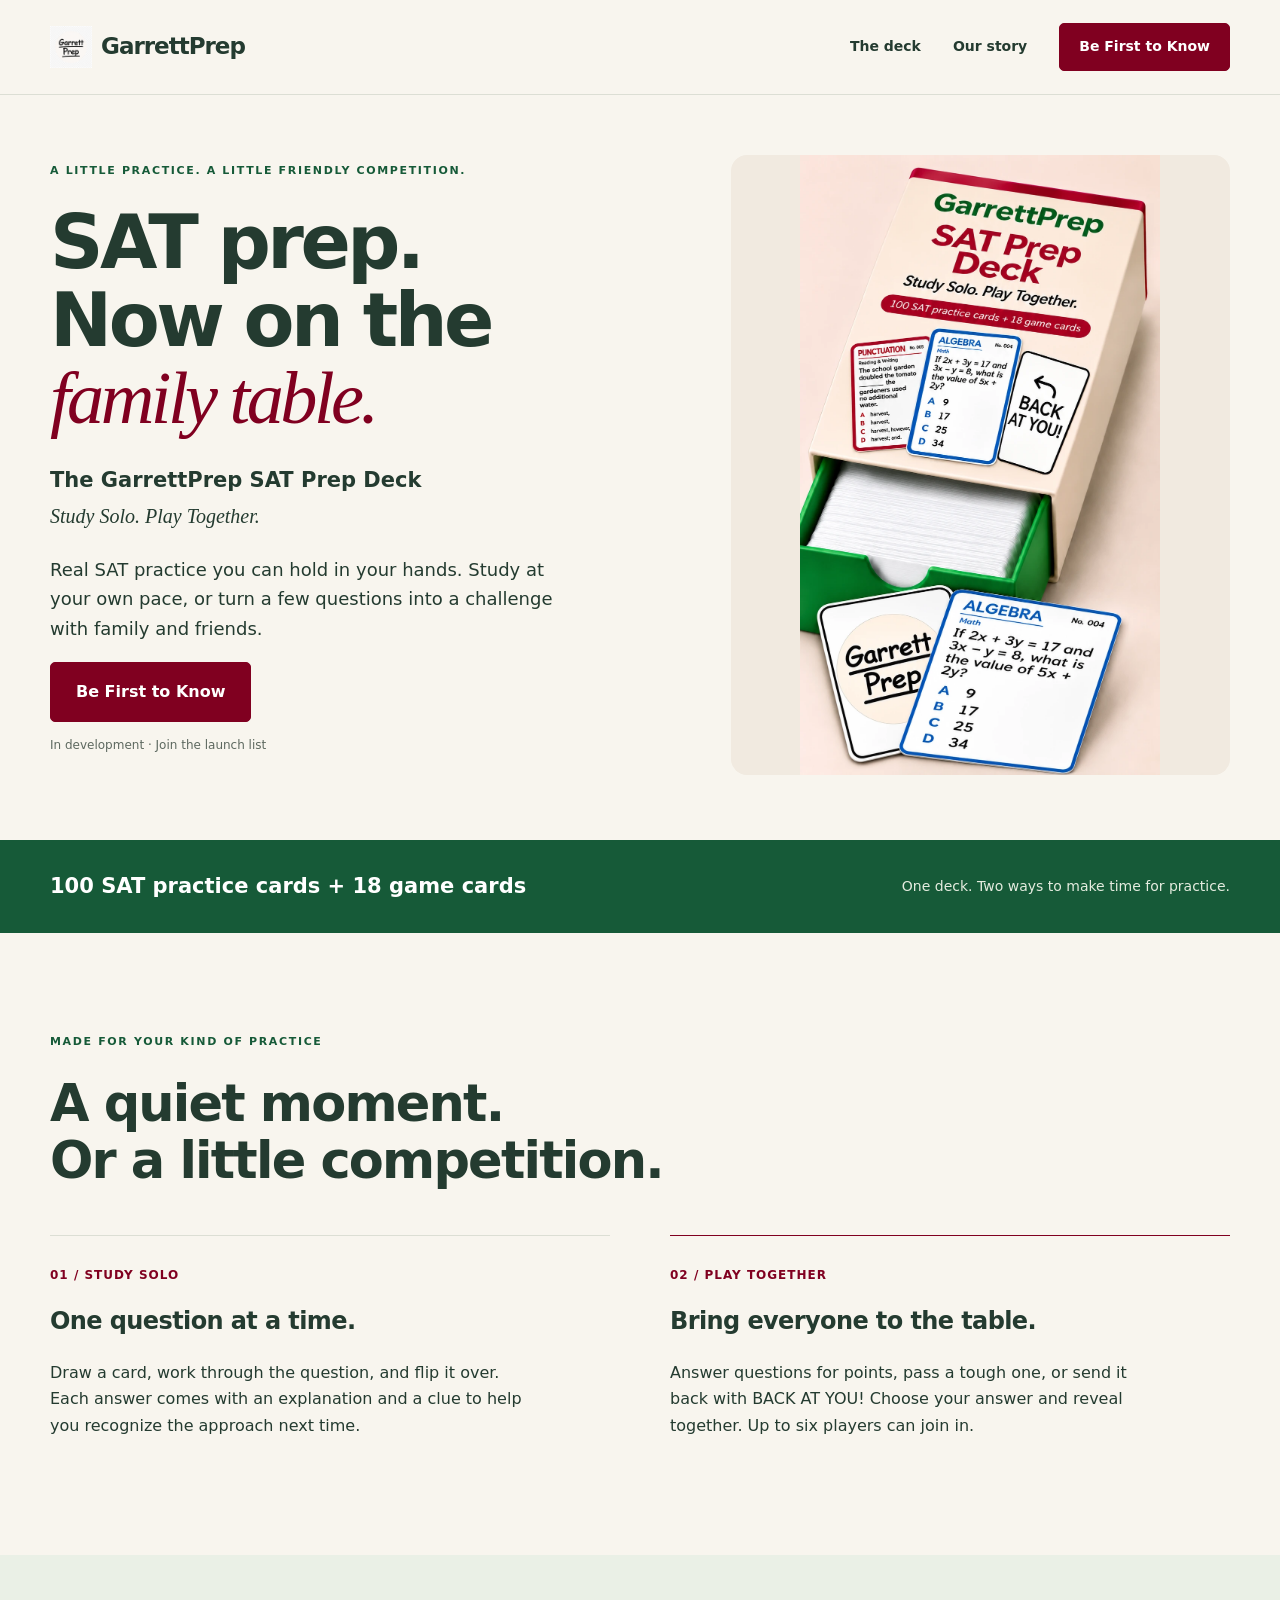
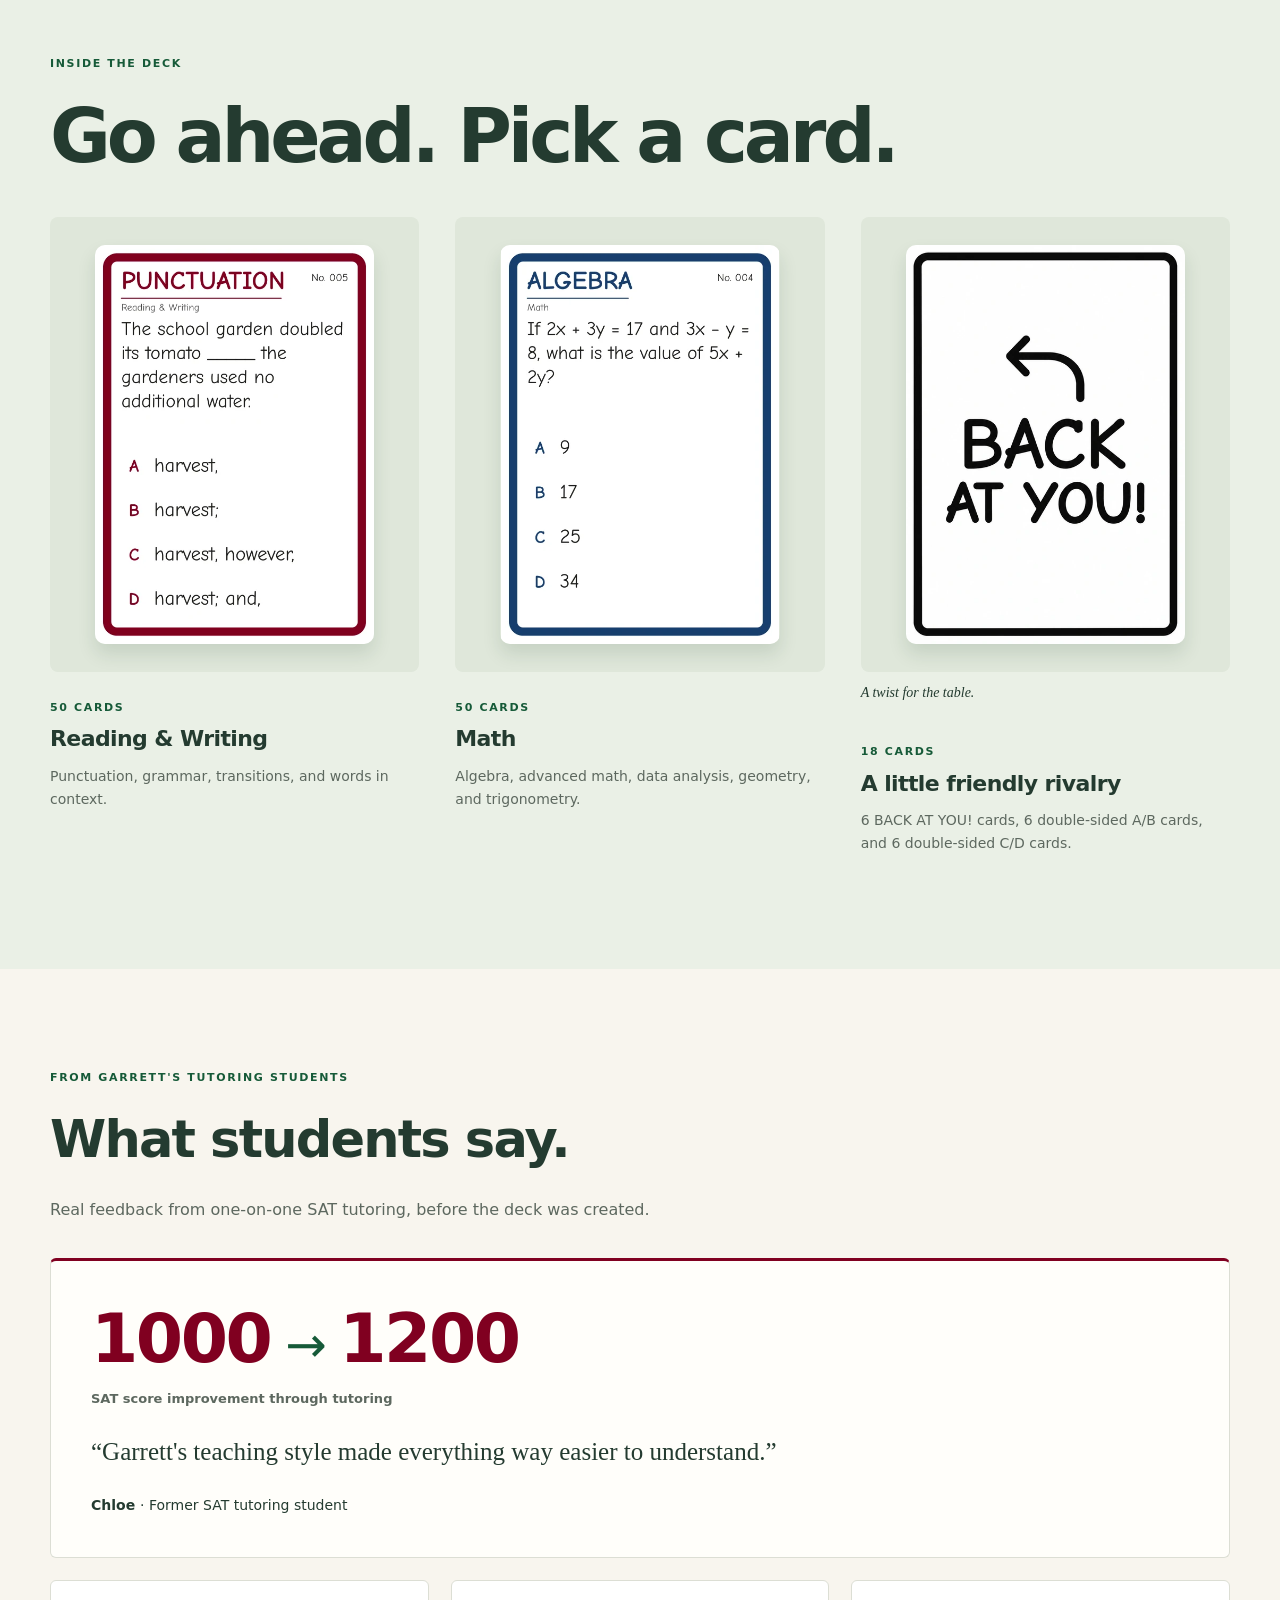
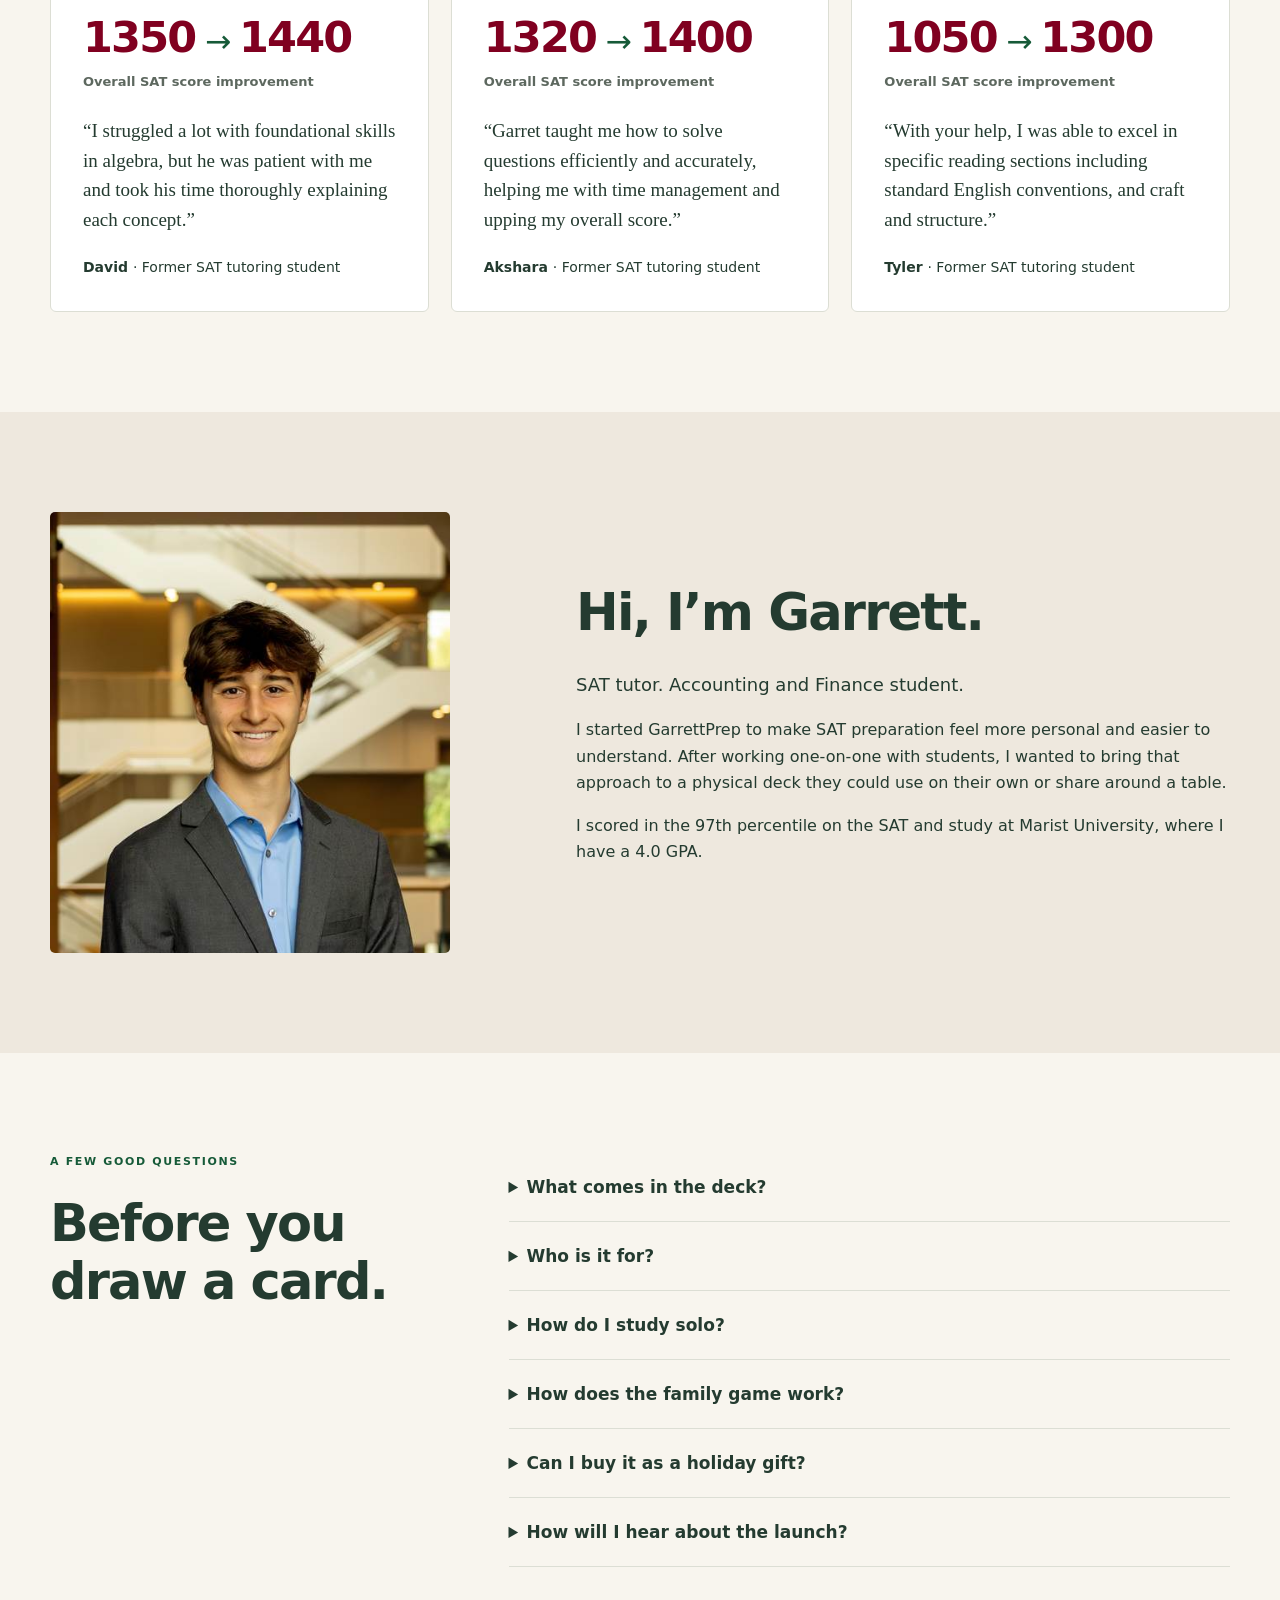
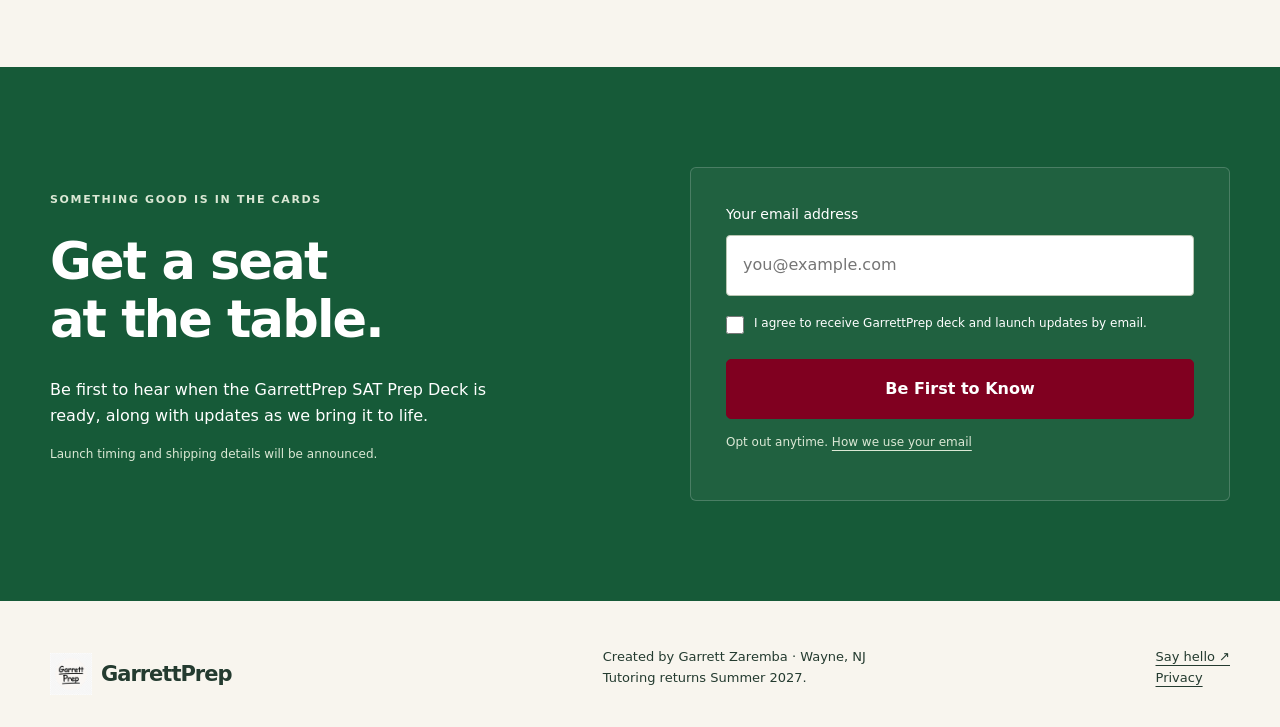
==== index.html @ 6b5fb141 "Enlarge logo card to match full-size Algebra card in hero" ====
<!doctype html>
<html lang="en">
<head>
<meta charset="utf-8">
<meta name="viewport" content="width=device-width,initial-scale=1">
<title>GarrettPrep SAT Prep Deck | Study Solo. Play Together.</title>
<meta name="description" content="Meet the upcoming GarrettPrep SAT Prep Deck. 100 original SAT practice cards and 18 game cards for independent study and family game nights. Join the launch list.">
<link rel="canonical" href="https://garrettprep.com/">
<meta property="og:title" content="GarrettPrep SAT Prep Deck">
<meta property="og:description" content="Study Solo. Play Together. Get updates on our upcoming physical SAT practice deck.">
<meta property="og:type" content="website">
<meta property="og:url" content="https://garrettprep.com/">
<meta property="og:image" content="https://garrettprep.com/assets/packaging-concept.webp">
<meta name="theme-color" content="#165a38">
<link rel="icon" href="assets/garrettprep-favicon.png">
<link rel="stylesheet" href="styles.css">
<link rel="preload" as="image" href="assets/deck-hero-v8.webp">
<script src="product-config.js" defer>
</script>
<script src="script.js" defer>
</script>
</head>
<body>
<a class="skip" href="#main">Skip to content</a>
<header>
<div class="wrap nav">
<a class="brand" href="#top">
<img src="assets/garrettprep-favicon.png" alt="" width="42" height="42">
<span>GarrettPrep</span>
</a>
<nav aria-label="Main navigation">
<a href="#inside">The deck</a>
<a href="#about">Our story</a>
<a class="button small" href="#launch" data-launch-cta>Be First to Know</a>
</nav>
</div>
</header>
<main id="main">
<section class="hero wrap" id="top">
<div class="hero-copy">
<p class="eyebrow">A little practice. A little friendly competition.</p>
<h1>SAT prep.<br>Now on the<br>
<em>family table.</em>
</h1>
<p class="product-name">The GarrettPrep SAT Prep Deck</p>
<p class="tagline">Study Solo. Play Together.</p>
<p class="lead">Real SAT practice you can hold in your hands. Study at your own pace, or turn a few questions into a challenge with family and friends.</p>
<a class="button" href="#launch" data-launch-cta>Be First to Know</a>
<p class="quiet" data-availability>In development · Join the launch list</p>
</div>
<figure class="hero-art">
<img src="assets/deck-hero-v8.webp" width="956" height="1645" alt="GarrettPrep SAT Prep Deck cream and burgundy drawer box with a green tray. Two full-size cards lie in front: a blue Algebra card overlapping a black-bordered card with a centered GarrettPrep logo.">

</figure>
</section>
<div class="deck-count">
<div class="wrap">
<strong>100 SAT practice cards <span>+ 18 game cards</span>
</strong>
<p>One deck. Two ways to make time for practice.</p>
</div>
</div>
<section class="section wrap" id="how-it-works">
<p class="eyebrow">Made for your kind of practice</p>
<h2>A quiet moment.<br>Or a little competition.</h2>
<div class="two ways">
<article>
<span class="number">01 / STUDY SOLO</span>
<h3>One question at a time.</h3>
<p>Draw a card, work through the question, and flip it over. Each answer comes with an explanation and a clue to help you recognize the approach next time.</p>
</article>
<article>
<span class="number">02 / PLAY TOGETHER</span>
<h3>Bring everyone to the table.</h3>
<p>Answer questions for points, pass a tough one, or send it back with BACK AT YOU! Choose your answer and reveal together. Up to six players can join in.</p>
</article>
</div>
</section>
<section class="section inside" id="inside">
<div class="wrap">
<div class="section-top">
<div>
<p class="eyebrow">Inside the deck</p>
<h2 class="inside-headline">Go ahead. Pick a card.</h2>
</div>

</div>
<div class="card-grid">
<article class="sample">
<div class="card-stage">
<button class="card-flip" type="button" data-flip="reading" aria-pressed="false" aria-label="Reading and Writing sample. The school garden doubled its tomato blank the gardeners used no additional water. Choices A: harvest comma, B: harvest semicolon, C: harvest comma however comma, D: harvest semicolon and comma. Flip to see the answer.">
<span class="card-flip-inner">
<span class="card-face card-front"><img src="assets/reading-front.webp" width="525" height="750" alt="" aria-hidden="true" loading="lazy"></span>
<span class="card-face card-back"><img src="assets/reading-back.webp" width="525" height="750" alt="" aria-hidden="true" loading="lazy"></span>
</span>
</button>
</div>
<p class="eyebrow">50 CARDS</p>
<h3>Reading & Writing</h3>
<p>Punctuation, grammar, transitions, and words in context.</p>
</article>
<article class="sample">
<div class="card-stage">
<button class="card-flip" type="button" data-flip="math" aria-pressed="false" aria-label="Math sample. If 2x plus 3y equals 17, and 3x minus y equals 8, what is 5x plus 2y? A: 9, B: 17, C: 25, D: 34. Flip to see the answer.">
<span class="card-flip-inner">
<span class="card-face card-front"><img src="assets/math-front.webp" width="525" height="750" alt="" aria-hidden="true" loading="lazy"></span>
<span class="card-face card-back"><img src="assets/math-back.webp" width="525" height="750" alt="" aria-hidden="true" loading="lazy"></span>
</span>
</button>
</div>
<p class="eyebrow">50 CARDS</p>
<h3>Math</h3>
<p>Algebra, advanced math, data analysis, geometry, and trigonometry.</p>
</article>
<article class="sample">
<div class="card-stage">
<button class="card-flip" type="button" data-flip="game" aria-pressed="false" aria-label="White BACK AT YOU! gameplay card with black text and border. Flip to see the GarrettPrep logo on the back.">
<span class="card-flip-inner">
<span class="card-face card-front"><img src="assets/game-front-v4.webp" width="525" height="750" alt="" aria-hidden="true" loading="lazy"></span>
<span class="card-face card-back brand-card-back"><span class="game-back-logo-frame"><img class="game-back-logo" src="assets/game-back-logo-v5.webp" width="800" height="800" alt="" aria-hidden="true" loading="lazy"></span></span>
</span>
</button>
</div>
<p class="game-caption">A twist for the table.</p>
<p class="eyebrow">18 CARDS</p>
<h3>A little friendly rivalry</h3>
<p>6 BACK AT YOU! cards, 6 double-sided A/B cards, and 6 double-sided C/D cards.</p>
</article>
</div>
</div>
</section>
<section class="section wrap" id="testimonials">
<p class="eyebrow">From Garrett's tutoring students</p>
<h2>What students say.</h2>
<p class="section-intro">Real feedback from one-on-one SAT tutoring, before the deck was created.</p>
<div class="testimonials">
<figure class="quote quote-featured">
<p class="score-jump"><span>1000</span><span class="score-arrow" aria-hidden="true">→</span><span>1200</span></p>
<p class="score-caption">SAT score improvement through tutoring</p>
<blockquote>“Garrett's teaching style made everything way easier to understand.”</blockquote>
<figcaption>Chloe <span>· Former SAT tutoring student</span></figcaption>
</figure>
<figure class="quote">
<p class="score-jump score-jump-secondary"><span>1350</span><span class="score-arrow" aria-hidden="true">→</span><span>1440</span></p>
<p class="score-caption">Overall SAT score improvement</p>
<blockquote>“I struggled a lot with foundational skills in algebra, but he was patient with me and took his time thoroughly explaining each concept.”</blockquote>
<figcaption>David <span>· Former SAT tutoring student</span></figcaption>
</figure>
<figure class="quote">
<p class="score-jump score-jump-secondary"><span>1320</span><span class="score-arrow" aria-hidden="true">→</span><span>1400</span></p>
<p class="score-caption">Overall SAT score improvement</p>
<blockquote>“Garret taught me how to solve questions efficiently and accurately, helping me with time management and upping my overall score.”</blockquote>
<figcaption>Akshara <span>· Former SAT tutoring student</span></figcaption>
</figure>
<figure class="quote">
<p class="score-jump score-jump-secondary"><span>1050</span><span class="score-arrow" aria-hidden="true">→</span><span>1300</span></p>
<p class="score-caption">Overall SAT score improvement</p>
<blockquote>“With your help, I was able to excel in specific reading sections including standard English conventions, and craft and structure.”</blockquote>
<figcaption>Tyler <span>· Former SAT tutoring student</span></figcaption>
</figure>
</div>
</section>
<section class="section founder" id="about">
<div class="wrap founder-grid">
<figure>
<img src="assets/garrett-zaremba-sat-tutor.jpg" width="480" height="529" alt="Garrett Zaremba, founder of GarrettPrep" loading="lazy">
</figure>
<div>
<h2>Hi, I’m Garrett.</h2>
<p class="lead">SAT tutor. Accounting and Finance student.</p>
<p>I started GarrettPrep to make SAT preparation feel more personal and easier to understand. After working one-on-one with students, I wanted to bring that approach to a physical deck they could use on their own or share around a table.</p>
<p>I scored in the 97th percentile on the SAT and study at Marist University, where I have a 4.0 GPA.</p>
</div>
</div>
</section>
<section class="section wrap faq" id="faq">
<div>
<p class="eyebrow">A few good questions</p>
<h2>Before you draw a card.</h2>
</div>
<div>
<details>
<summary>What comes in the deck?</summary>
<p>100 original SAT practice cards—50 Reading & Writing and 50 Math—plus 18 gameplay cards. Each practice card includes an answer, explanation, and clue on the back.</p>
</details>
<details>
<summary>Who is it for?</summary>
<p>High-school students preparing for the SAT, and the parents, friends, and family members who want to practice with them. The deck focuses on targeted question practice and complements full-length test preparation.</p>
</details>
<details>
<summary>How do I study solo?</summary>
<p>Draw a practice card, choose your answer, then flip it to review the answer, explanation, and clue. Revisit the questions you find challenging.</p>
</details>
<details>
<summary>How does the family game work?</summary>
<p>Up to six players answer questions for points, pass questions, and use BACK AT YOU! to reverse a passed question. Each player uses two double-sided answer cards to choose A, B, C, or D and reveal together.</p>
</details>
<details>
<summary>Can I buy it as a holiday gift?</summary>
<p>It’s designed with gift-giving in mind. We’ll share ordering and delivery details once they’re confirmed.</p>
</details>
<details>
<summary>How will I hear about the launch?</summary>
<p>Sign up below for launch news and availability updates. You can unsubscribe at any time.</p>
</details>
</div>
</section>
<section class="launch section" id="launch">
<div class="wrap launch-grid">
<div>
<p class="eyebrow">Something good is in the cards</p>
<h2>Get a seat<br>at the table.</h2>
<p>Be first to hear when the GarrettPrep SAT Prep Deck is ready, along with updates as we bring it to life.</p>
<p class="quiet" data-fulfillment>Launch timing and shipping details will be announced.</p>
</div>
<div class="form-panel">
<form name="deck-launch" method="POST" data-netlify="true" netlify-honeypot="bot-field" action="/thank-you" id="launch-form">
<input type="hidden" name="form-name" value="deck-launch">
<p hidden>
<label>Leave this blank <input name="bot-field" tabindex="-1" autocomplete="off">
</label>
</p>
<label for="email">Your email address</label>
<input type="email" id="email" name="email" placeholder="you@example.com" autocomplete="email" required maxlength="254">
<label class="consent">
<input type="checkbox" name="consent" value="Yes — send me GarrettPrep deck and launch updates" required>
<span>I agree to receive GarrettPrep deck and launch updates by email.</span>
</label>
<button class="button" type="submit">Be First to Know</button>
<p class="form-status" id="form-status" role="status" aria-live="polite">
</p>
<p class="quiet">Opt out anytime. <a href="privacy.html">How we use your email</a>
</p>
</form>
</div>
</div>
</section>
</main>
<footer class="wrap">
<a class="brand" href="#top">
<img src="assets/garrettprep-favicon.png" alt="" width="32" height="32">GarrettPrep</a>
<p>Created by Garrett Zaremba · Wayne, NJ<br>Tutoring returns Summer 2027.</p>
<div>
<a href="mailto:garrettprep@gmail.com">Say hello ↗</a>
<br>
<a href="privacy.html">Privacy</a>
</div>

</footer>
</body>
</html>
---- styles.css ----
:root {
  --cream:#f8f5ee;
  --ink:#243b30;
  --green:#165a38;
  --wine:#800020;
  --line:#dcded4;
  --muted:#5d685f}
* {
  box-sizing:border-box}
html {
  scroll-behavior:smooth;
  scroll-padding-top:100px}
body {
  margin:0;
  background:var(--cream);
  color:var(--ink);
  font:16px/1.65 system-ui,-apple-system,BlinkMacSystemFont,"Segoe UI",sans-serif}
img {
  display:block;
  max-width:100%;
  height:auto}
a {
  color:inherit;
  text-underline-offset:4px}
button,input {
  font:inherit}
button,a,input,summary {
  touch-action:manipulation}
a:focus-visible,button:focus-visible,input:focus-visible,summary:focus-visible {
  outline:3px solid #b86a15;
  outline-offset:5px}
.wrap {
  width:min(1180px,calc(100% - 80px));
  margin:auto}
.section {
  padding-top:100px;
  padding-bottom:100px}
header {
  background:var(--cream);
  border-bottom:1px solid var(--line)}
.nav {
  display:flex;
  justify-content:space-between;
  align-items:center;
  min-height:94px;
  gap:24px}
.brand {
  display:flex;
  align-items:center;
  gap:9px;
  text-decoration:none;
  font-weight:750;
  font-size:23px;
  letter-spacing:-1px}
.brand img {
  width:42px;
  height:42px;
  object-fit:contain}
nav {
  display:flex;
  gap:32px;
  align-items:center}
nav a {
  text-decoration:none;
  font-size:14px;
  font-weight:600}
.button {
  display:inline-flex;
  align-items:center;
  justify-content:center;
  gap:28px;
  background:var(--wine);
  color:white;
  text-decoration:none;
  border:1px solid var(--wine);
  padding:16px 25px;
  border-radius:5px;
  font-weight:650;
  cursor:pointer;
  min-height:48px}
.button:hover {
  background:#641329}
.button.small {
  padding:11px 19px}
.hero {
  display:grid;
  grid-template-columns:1.1fr .9fr;
  align-items:center;
  gap:70px;
  padding-top:60px;
  padding-bottom:65px}
.eyebrow {
  font-size:11px;
  letter-spacing:1.65px;
  font-weight:750;
  text-transform:uppercase;
  color:var(--green);
  margin:0 0 24px}
h1,h2,h3,p {
  margin-top:0}
h1 {
  font-size:clamp(48px,5.8vw,78px);
  line-height:1.04;
  letter-spacing:-3.5px;
  font-weight:600;
  margin-bottom:26px}
h1 em {
  font-family:Georgia,serif;
  font-weight:400;
  color:var(--wine)}
h2 {
  font-size:clamp(34px,4vw,51px);
  line-height:1.13;
  font-weight:550;
  letter-spacing:-1.8px;
  margin-bottom:28px}
h3 {
  font-size:24px;
  line-height:1.25;
  letter-spacing:-.6px;
  font-weight:600}
.lead {
  font-size:18px;
  line-height:1.65;
  max-width:530px}
.product-name {
  font-size:21px;
  font-weight:700;
  margin-bottom:2px}
.tagline {
  font-family:Georgia,serif;
  font-style:italic;
  font-size:20px;
  margin-bottom:22px}
.quiet {
  font-size:12px;
  color:var(--muted);
  margin-top:14px}
.hero-art {
  margin:0;
  position:relative;
  background:#f1eae0;
  border-radius:16px;
  overflow:hidden}
.hero-art img {
  width:100%;
  max-height:620px;
  object-fit:contain}
.hero-art figcaption {
  text-align:center;
  font-size:11px;
  padding:8px 12px 14px;
  color:var(--muted)}
.deck-count {
  background:var(--green);
  color:white;
  padding:29px 0}
.deck-count .wrap {
  display:flex;
  justify-content:space-between;
  align-items:center;
  gap:20px}
.deck-count strong {
  font-size:21px;
  font-weight:550}
.deck-count p {
  margin:0;
  font-size:14px;
  color:#e4ecdf}
.two {
  display:grid;
  grid-template-columns:1fr 1fr;
  gap:60px}
.ways {
  margin-top:45px}
.ways article {
  padding:30px 0 0;
  border-top:1px solid var(--line)}
.ways article:nth-child(2) {
  border-top-color:var(--wine)}
.number {
  font-size:12px;
  letter-spacing:1px;
  color:var(--wine);
  font-weight:700;
  display:block;
  margin-bottom:20px}
.ways p {
  max-width:475px}
.inside {
  background:#eaf0e6}
.section-top {
  display:flex;
  align-items:end;
  justify-content:space-between;
  gap:60px;
  margin-bottom:45px}
.section-top>p {
  max-width:340px}
.inside .section-top {
  display:block;
  margin-bottom:40px}
.inside .inside-headline {
  font-size:clamp(52px,5.8vw,78px);
  line-height:1.08;
  letter-spacing:-.055em;
  white-space:nowrap;
  margin:0}
.card-grid {
  display:grid;
  grid-template-columns:repeat(3,1fr);
  gap:36px}
.card-stage {
  background:#dfe7da;
  border-radius:8px;
  padding:28px 45px}
.card-stage>img {
  width:100%;
  box-shadow:0 10px 18px #193f2820;
  border-radius:10px}
.card-flip {
  display:block;
  width:100%;
  aspect-ratio:525 / 750;
  border:0;
  padding:0;
  background:transparent;
  cursor:pointer;
  position:relative;
  perspective:1100px;
  border-radius:10px}
.card-flip-inner {
  display:block;
  width:100%;
  height:100%;
  position:relative;
  transform-style:preserve-3d;
  -webkit-transform-style:preserve-3d;
  transition:transform .68s cubic-bezier(.2,.72,.2,1)}
.card-flip.is-flipped .card-flip-inner {
  transform:rotateY(180deg)}
.card-face {
  display:block;
  position:absolute;
  inset:0;
  border-radius:10px;
  backface-visibility:hidden;
  -webkit-backface-visibility:hidden}
.card-front {
  transform:rotateY(0deg)}
.card-back {
  transform:rotateY(180deg)}
.card-face img {
  width:100%;
  height:100%;
  object-fit:contain;
  box-shadow:0 10px 18px #193f2820;
  border-radius:10px}
.card-flip:hover {
  box-shadow:0 12px 24px #193f2820}
/* Effects on .card-flip-inner flatten its 3D child faces. */
.brand-card-back {
  display:flex;
  justify-content:center;
  align-items:center;
  background:#fff url('assets/game-front-v4.webp') center / 100% 100% no-repeat;
  box-shadow:0 10px 18px #193f2820}
.brand-card-back::before {
  content:"";
  position:absolute;
  inset:6.5% 6.2%;
  background:#fff}
.game-back-logo-frame {
  display:block;
  position:relative;
  z-index:1;
  width:87%;
  aspect-ratio:1;
  border-radius:50%;
  overflow:hidden}
.brand-card-back .game-back-logo {
  position:absolute;
  left:-16%;
  top:-16%;
  display:block;
  width:132%;
  height:132%;
  max-width:none;
  object-fit:cover;
  border-radius:0;
  box-shadow:none}
.card-flip:focus-visible {
  outline:3px solid var(--wine);
  outline-offset:6px}
.sample .eyebrow {
  margin-top:27px;
  margin-bottom:8px}
.sample h3 {
  font-size:22px;
  margin-bottom:12px}
.sample>p:last-child {
  font-size:14px;
  color:var(--muted)}
.game-caption {
  font-family:Georgia,serif;
  font-style:italic;
  font-size:14px;
  height:44px;
  margin:0;
  padding-top:9px}
.testimonials {
  display:grid;
  grid-template-columns:repeat(3,minmax(0,1fr));
  gap:22px;
  margin-top:35px}
.section-intro {
  max-width:600px;
  color:var(--muted)}
.quote {
  margin:0;
  background:white;
  padding:32px;
  border-radius:6px;
  border:1px solid var(--line)}
.quote-featured {
  grid-column:1 / -1;
  padding:40px;
  background:#fffefa;
  border-top:3px solid var(--wine)}
.score-jump {
  display:flex;
  align-items:baseline;
  gap:.22em;
  margin:0;
  color:var(--wine);
  font-size:clamp(45px,6vw,68px);
  letter-spacing:-2.5px;
  line-height:1.12;
  font-weight:780;
  font-variant-numeric:tabular-nums}
.score-jump .score-arrow {
  color:var(--green);
  font-weight:400;
  font-size:.73em}
.score-jump-secondary {
  font-size:clamp(31px,3.4vw,43px);
  letter-spacing:-1.8px}
.score-caption {
  margin:10px 0 24px;
  color:var(--muted);
  font-size:13px;
  font-weight:600}
.quote blockquote {
  font-family:Georgia,serif;
  font-size:19px;
  line-height:1.55;
  margin:0 0 22px}
.quote-featured blockquote {
  font-size:clamp(20px,2.4vw,25px);
  max-width:690px}
.quote figcaption {
  font-weight:650;
  font-size:14px}
.quote figcaption span {
  font-weight:400}
.founder {
  background:#eee8de}
.founder-grid {
  display:grid;
  grid-template-columns:.8fr 1.2fr;
  align-items:center;
  gap:90px}
.founder figure {
  margin:0}
.founder img {
  width:100%;
  max-width:400px;
  border-radius:5px}
.faq {
  display:grid;
  grid-template-columns:.7fr 1.3fr;
  gap:70px}
details {
  border-bottom:1px solid var(--line);
  padding:20px 0}
summary {
  cursor:pointer;
  font-weight:600;
  font-size:17px;
  min-height:26px}
details p {
  padding-top:15px;
  font-size:15px;
  margin-bottom:0}
.launch {
  background:var(--green);
  color:white}
.launch-grid {
  display:grid;
  grid-template-columns:1fr 1fr;
  gap:100px;
  align-items:center}
.launch .eyebrow,.launch .quiet {
  color:#dbe8d5}
.launch p {
  max-width:450px}
.form-panel {
  padding:35px;
  background:#ffffff0b;
  border:1px solid #ffffff30;
  border-radius:6px}
.form-panel label {
  display:block;
  font-size:14px}
.form-panel input[type=email] {
  display:block;
  width:100%;
  padding:16px;
  margin:9px 0 18px;
  border:1px solid #b9c6b3;
  border-radius:4px;
  background:white;
  color:var(--ink)}
.consent {
  display:flex!important;
  gap:10px;
  align-items:flex-start;
  font-size:12px!important;
  margin:0 0 23px}
.consent input {
  width:18px;
  height:18px;
  flex-shrink:0;
  margin:2px 0}
.form-panel .button {
  width:100%}
.form-status {
  font-size:14px;
  margin:14px 0 0}
.button:disabled {
  opacity:.7;
  cursor:wait}
footer {
  display:grid;
  grid-template-columns:1fr 1fr auto;
  gap:30px;
  padding-top:45px;
  padding-bottom:25px;
  font-size:13px}
footer .brand {
  font-size:21px}
.footer-note {
  grid-column:1/-1;
  border-top:1px solid var(--line);
  padding-top:20px;
  margin:0}
.skip {
  position:absolute;
  top:-100px;
  padding:12px;
  background:white;
  z-index:10}
.skip:focus {
  top:10px}
.document {
  max-width:700px;
  padding:70px 0;
  min-height:70vh}
.document h1 {
  font-size:46px}

@media(max-width:800px) {
  .wrap {
  width:calc(100% - 40px)}
.nav {
  min-height:78px}
.brand {
  font-size:20px}
nav {
  gap:12px}
nav>a:not(.button) {
  display:none}
.button.small {
  font-size:12px;
  padding:10px 12px}
.hero {
  gap:30px;
  padding-top:35px;
  grid-template-columns:1fr}
.hero-copy {
  max-width:560px}
h1 {
  font-size:56px;
  letter-spacing:-2.5px}
.hero-art {
  max-width:440px;
  width:100%;
  margin:auto}
.hero-art img {
  max-height:500px}
.section {
  padding-top:65px;
  padding-bottom:65px}
.deck-count .wrap {
  display:block;
  text-align:center}
.deck-count strong {
  font-size:18px}
.deck-count p {
  margin-top:8px}
.two {
  gap:28px}
.section-top {
  display:block}
.card-grid {
  gap:18px}
.card-stage {
  padding:18px}
.founder-grid,.faq,.launch-grid {
  grid-template-columns:1fr;
  gap:35px}
.founder img {
  max-width:320px}
.faq h2 br {
  display:none}
.form-panel {
  padding:25px}
footer {
  grid-template-columns:1fr 1fr}
}

@media(max-width:900px) {
  .testimonials {
    grid-template-columns:1fr}
  .quote-featured {
    grid-column:auto}
}
@media(max-width:540px) {
  .two,.card-grid {
  grid-template-columns:1fr}
.card-stage {
  padding:25px 60px}
.sample {
  max-width:380px;
  margin:auto;
  width:100%}
.sample+.sample {
  margin-top:25px}
.hero .eyebrow {
  font-size:10px}
.hero .lead {
  font-size:16px}
h1 {
  font-size:49px}
.product-name {
  font-size:18px}
.tagline {
  font-size:18px}
.hero-art img {
  max-height:410px}
.quote {
  padding:25px}
.quote blockquote {
  font-size:23px}
footer {
  grid-template-columns:1fr;
  gap:15px}
.deck-count strong span {
  display:block}
.brand img {
  width:32px;
  height:32px}
}

@media(prefers-reduced-motion:reduce) {
  .card-flip-inner {
    transition:none}
  html {
  scroll-behavior:auto}
}


@media(max-width:800px) {
  .inside .inside-headline {
    white-space:normal;
    font-size:clamp(38px,7.2vw,58px)}
}
@media(max-width:540px) {
  .inside .inside-headline {
    font-size:clamp(36px,9vw,48px)}
}
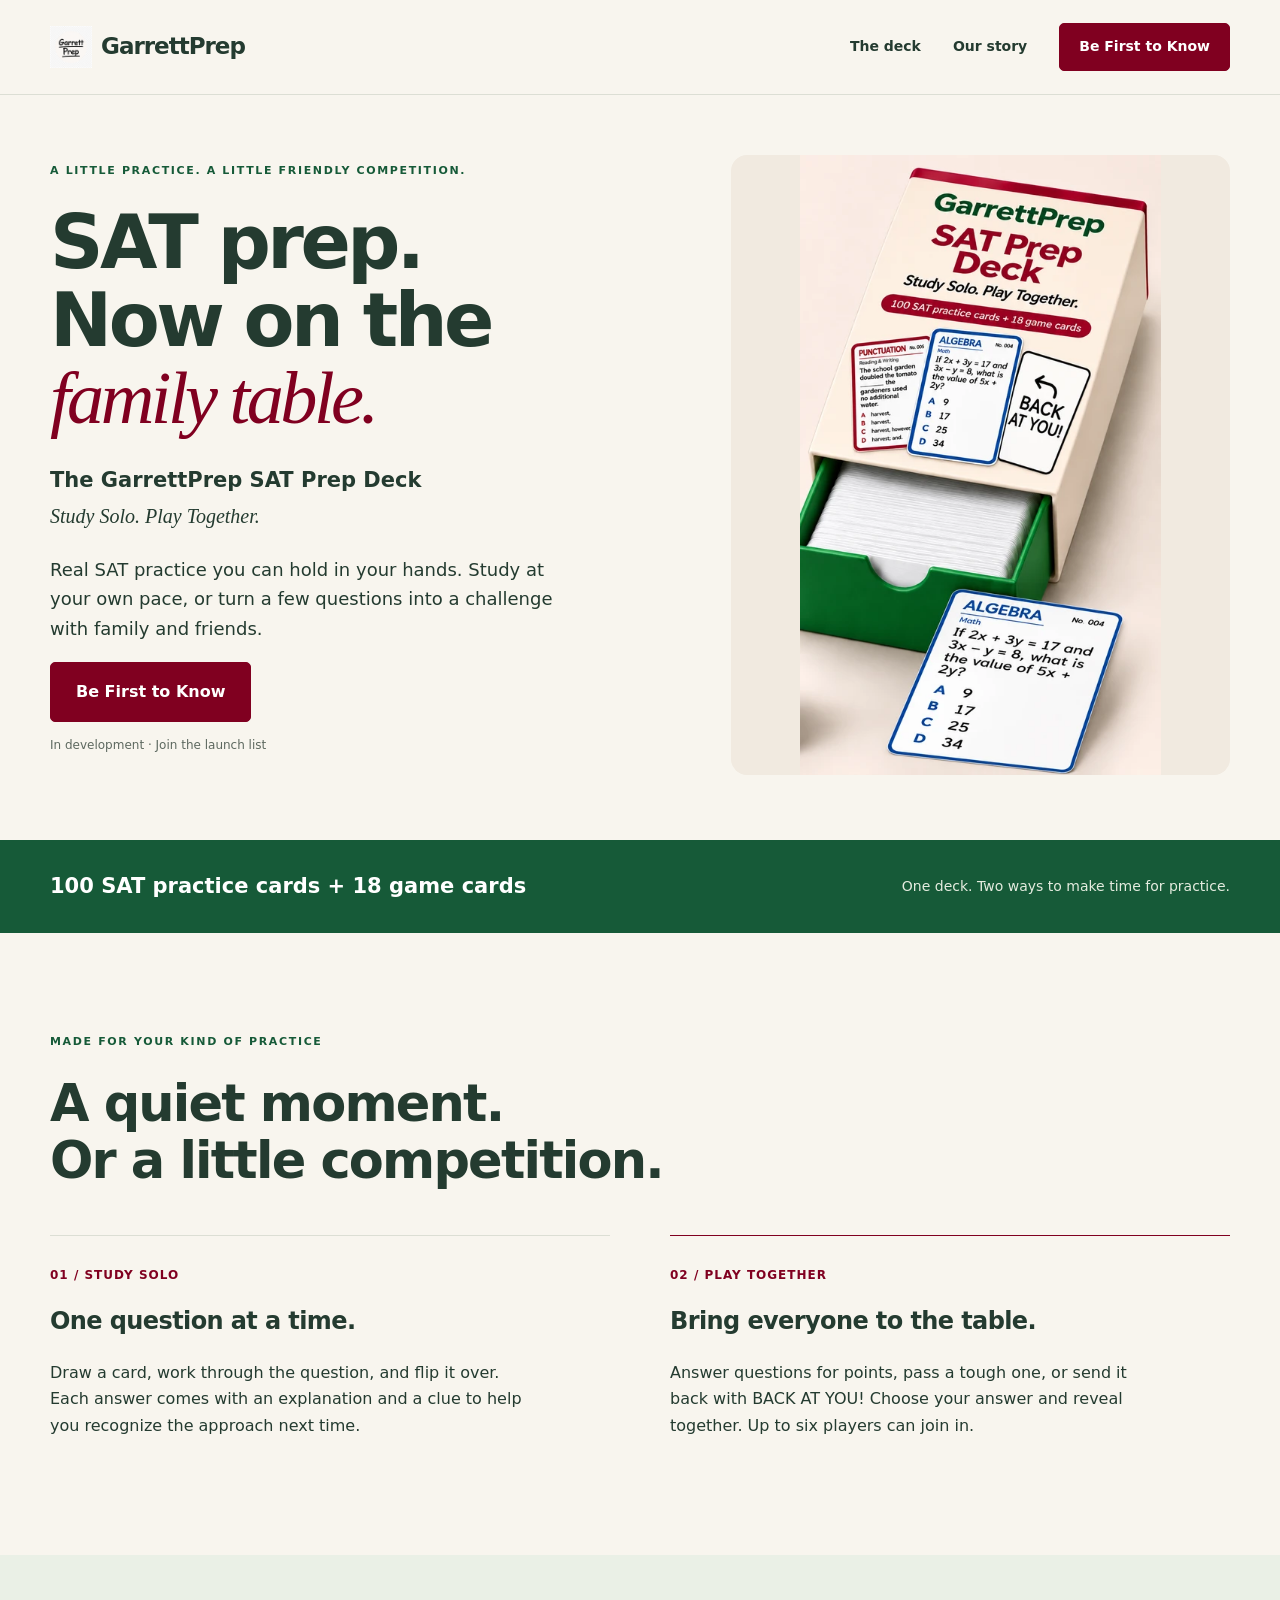
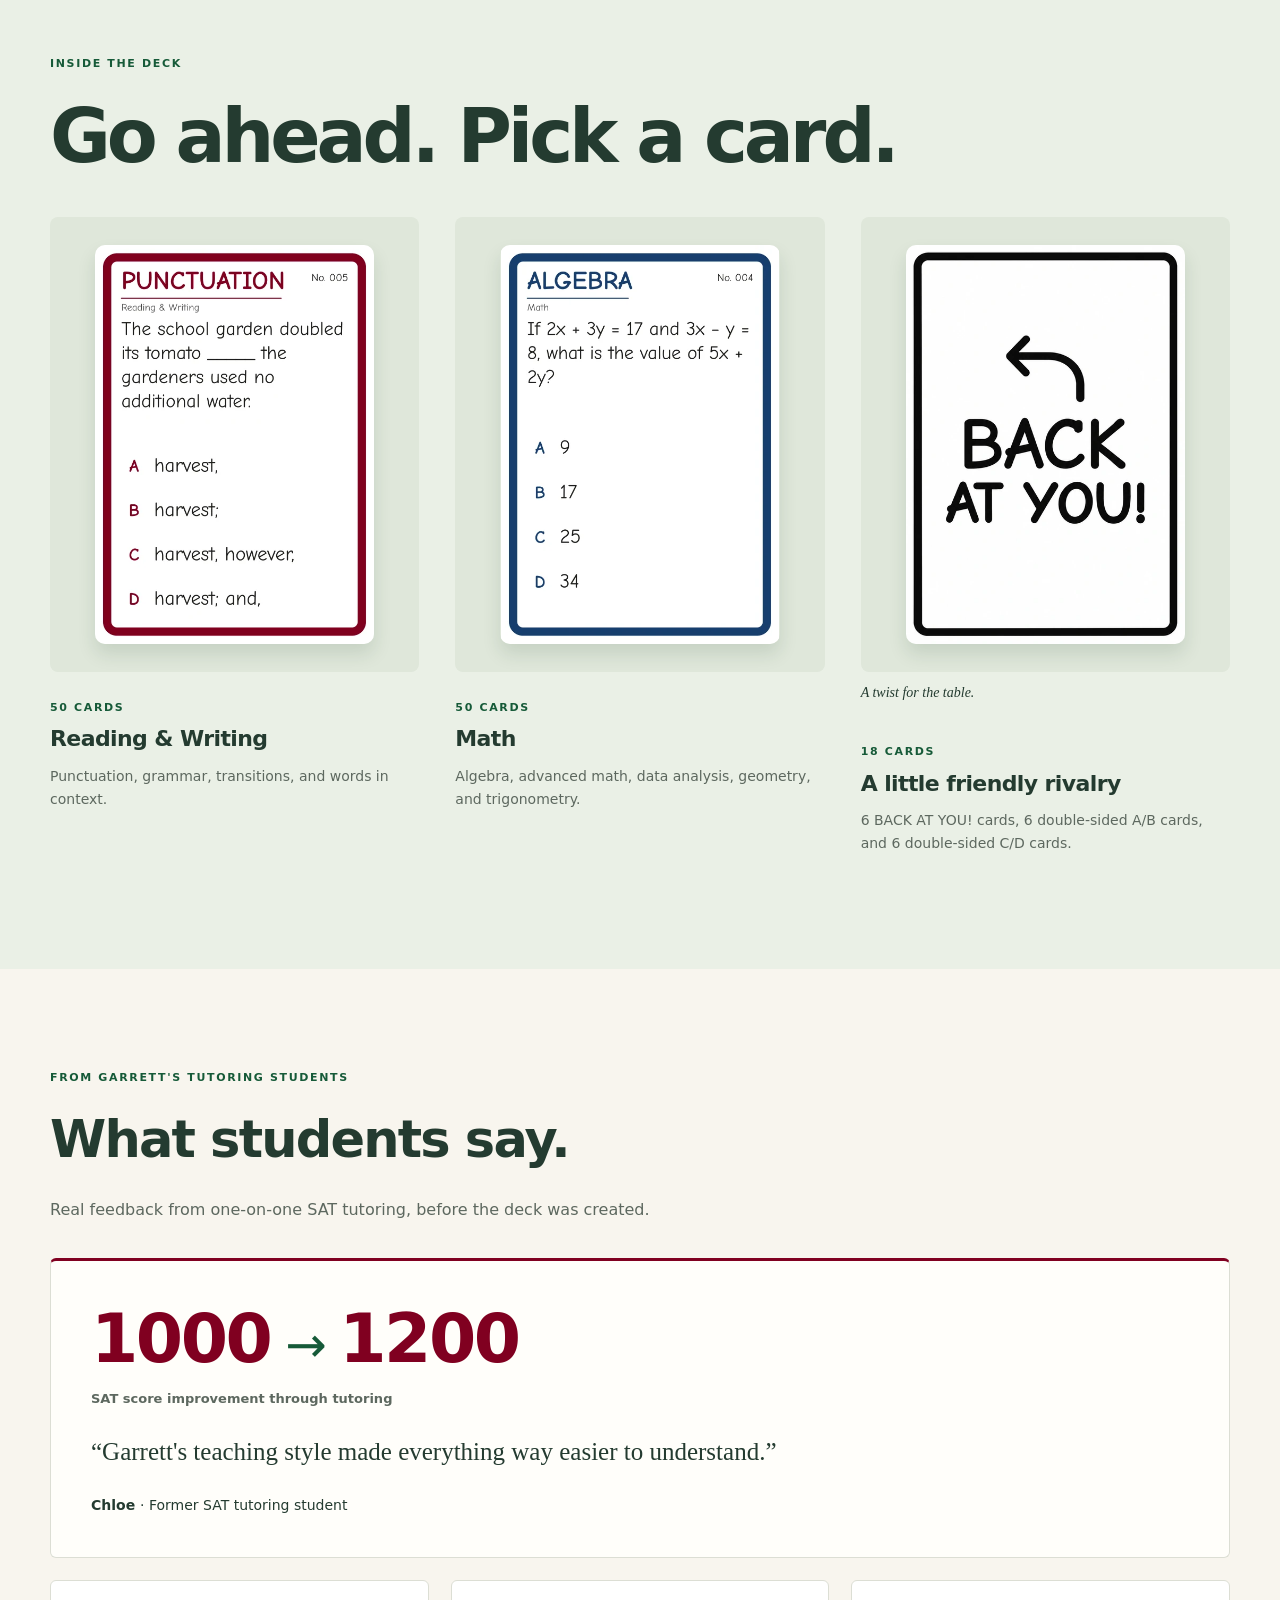
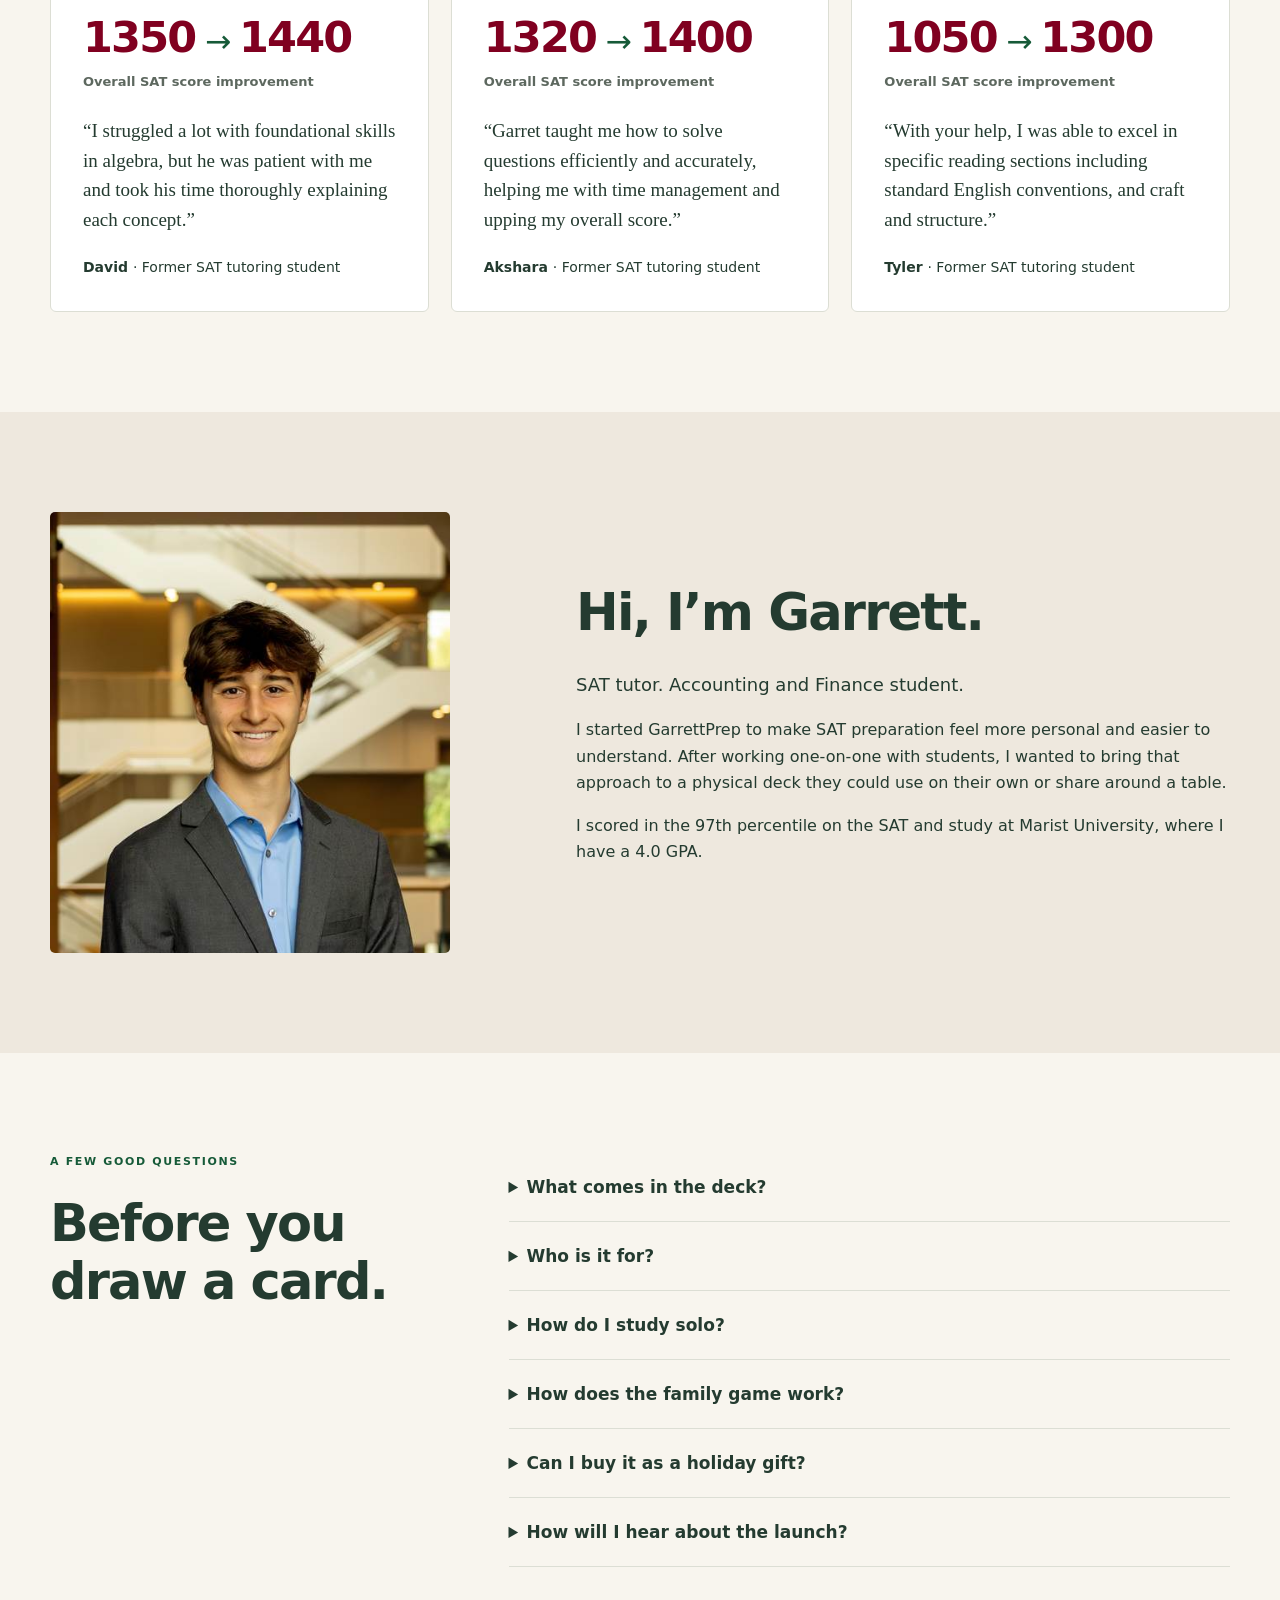
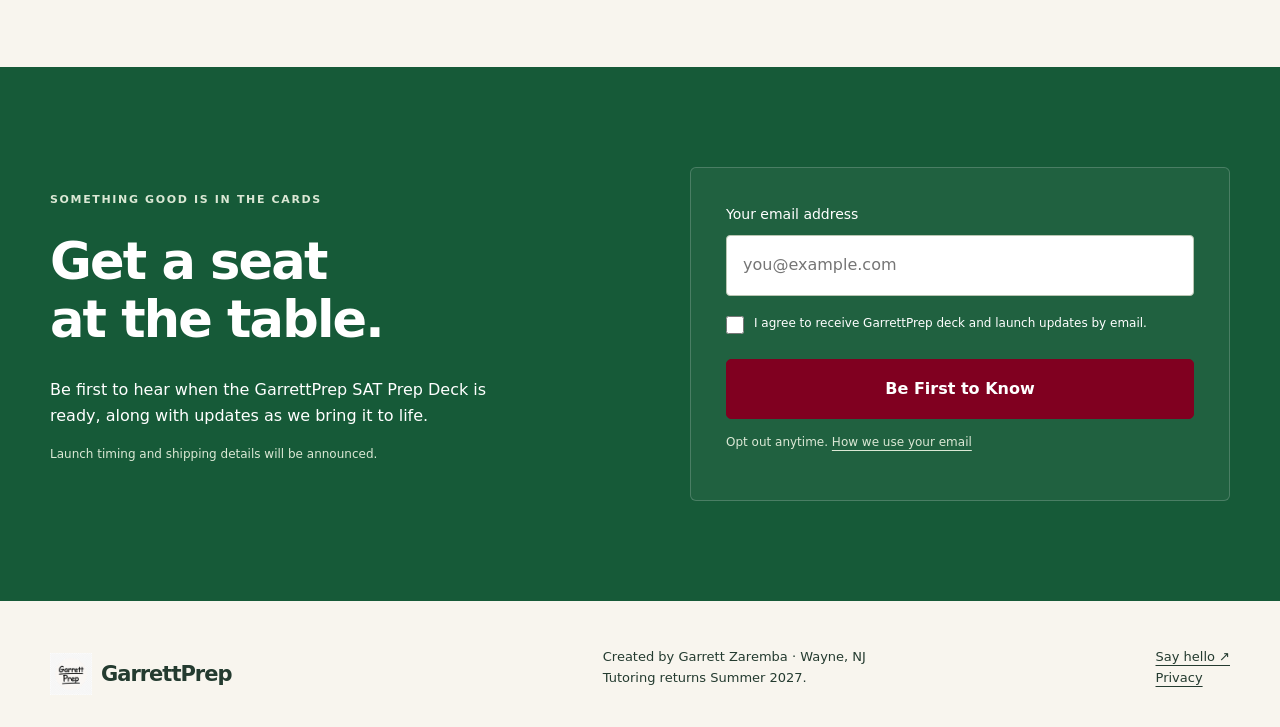
==== commit 38bf7e4d: "Restore single Algebra card hero without overlapping logo card" ====
--- a/index.html
+++ b/index.html
@@ -14,7 +14,7 @@
 <meta name="theme-color" content="#165a38">
 <link rel="icon" href="assets/garrettprep-favicon.png">
 <link rel="stylesheet" href="styles.css">
-<link rel="preload" as="image" href="assets/deck-hero-v8.webp">
+<link rel="preload" as="image" href="assets/deck-hero-v4.webp">
 <script src="product-config.js" defer>
 </script>
 <script src="script.js" defer>
@@ -49,7 +49,7 @@
 <p class="quiet" data-availability>In development · Join the launch list</p>
 </div>
 <figure class="hero-art">
-<img src="assets/deck-hero-v8.webp" width="956" height="1645" alt="GarrettPrep SAT Prep Deck cream and burgundy drawer box with a green tray. Two full-size cards lie in front: a blue Algebra card overlapping a black-bordered card with a centered GarrettPrep logo.">
+<img src="assets/deck-hero-v4.webp" width="480" height="825" alt="GarrettPrep SAT Prep Deck cream and burgundy drawer box with a green tray. A single blue Algebra card lies in front of the box.">
 
 </figure>
 </section>
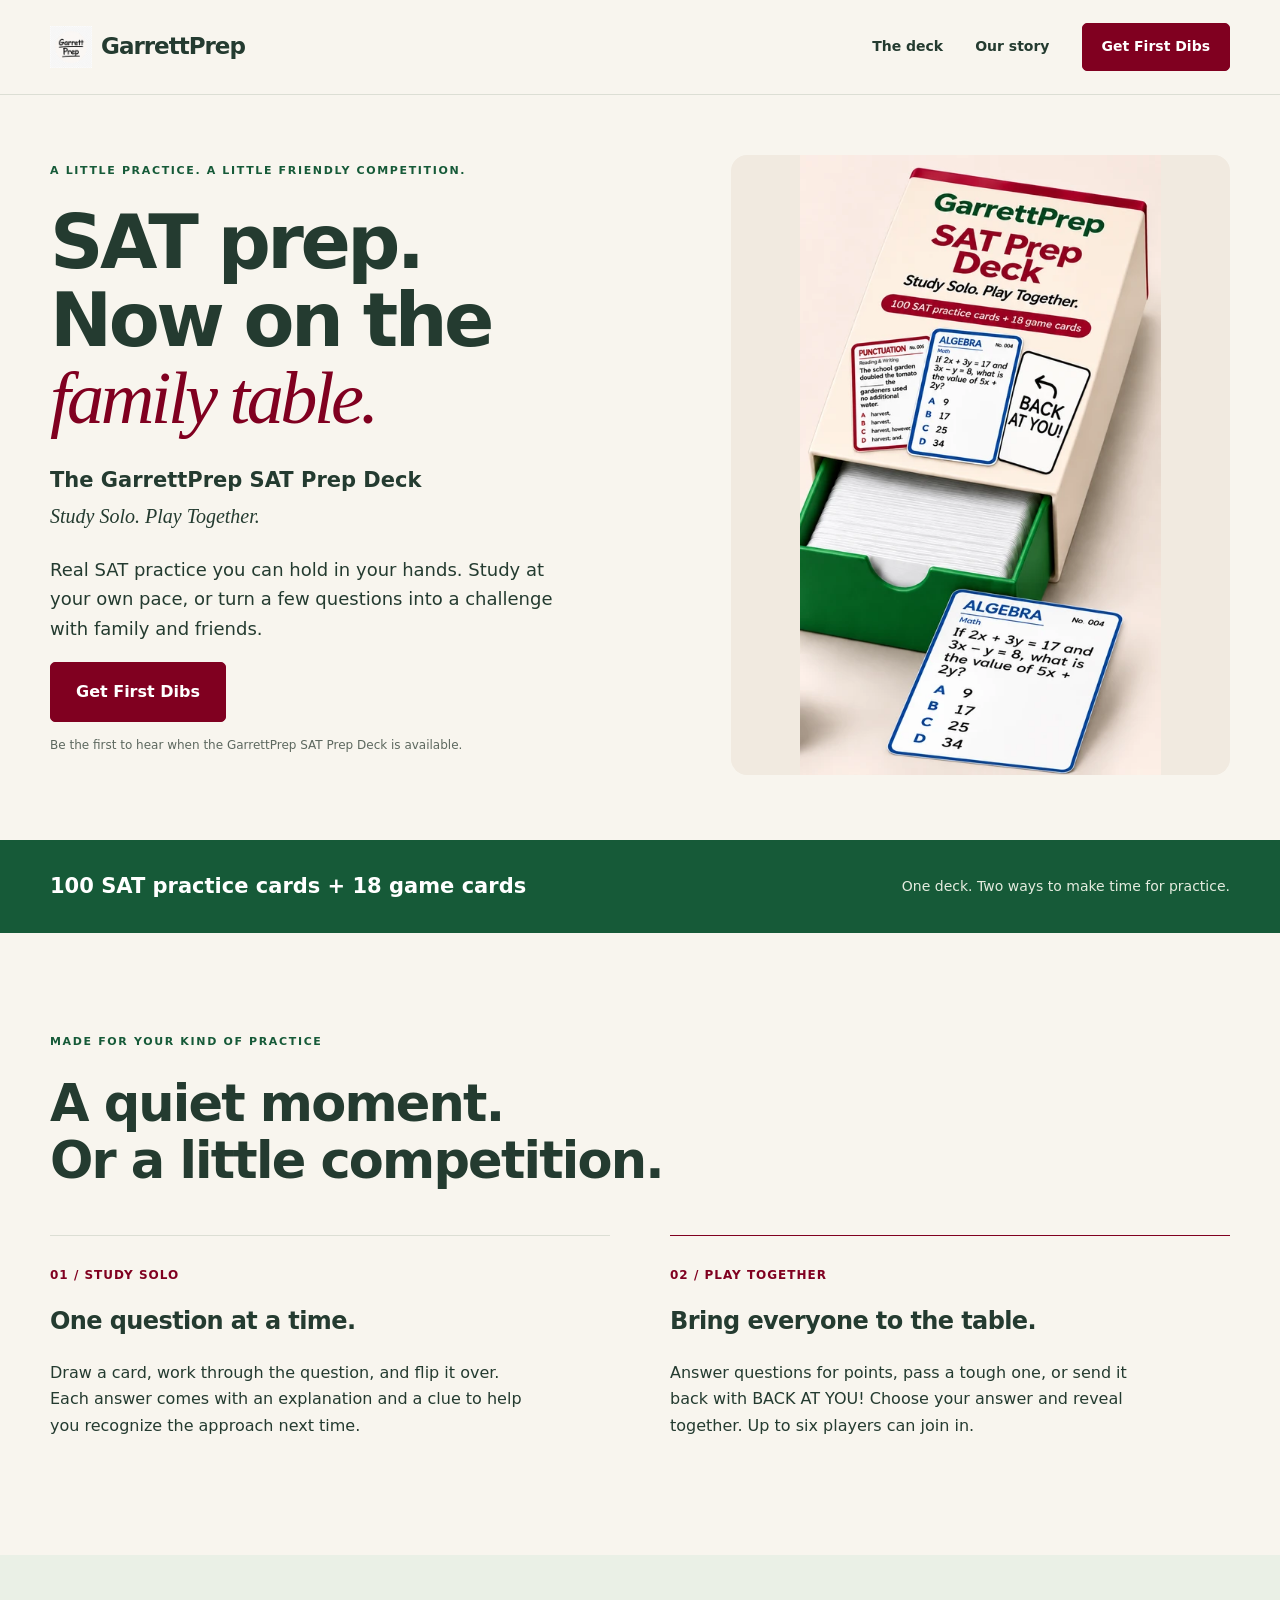
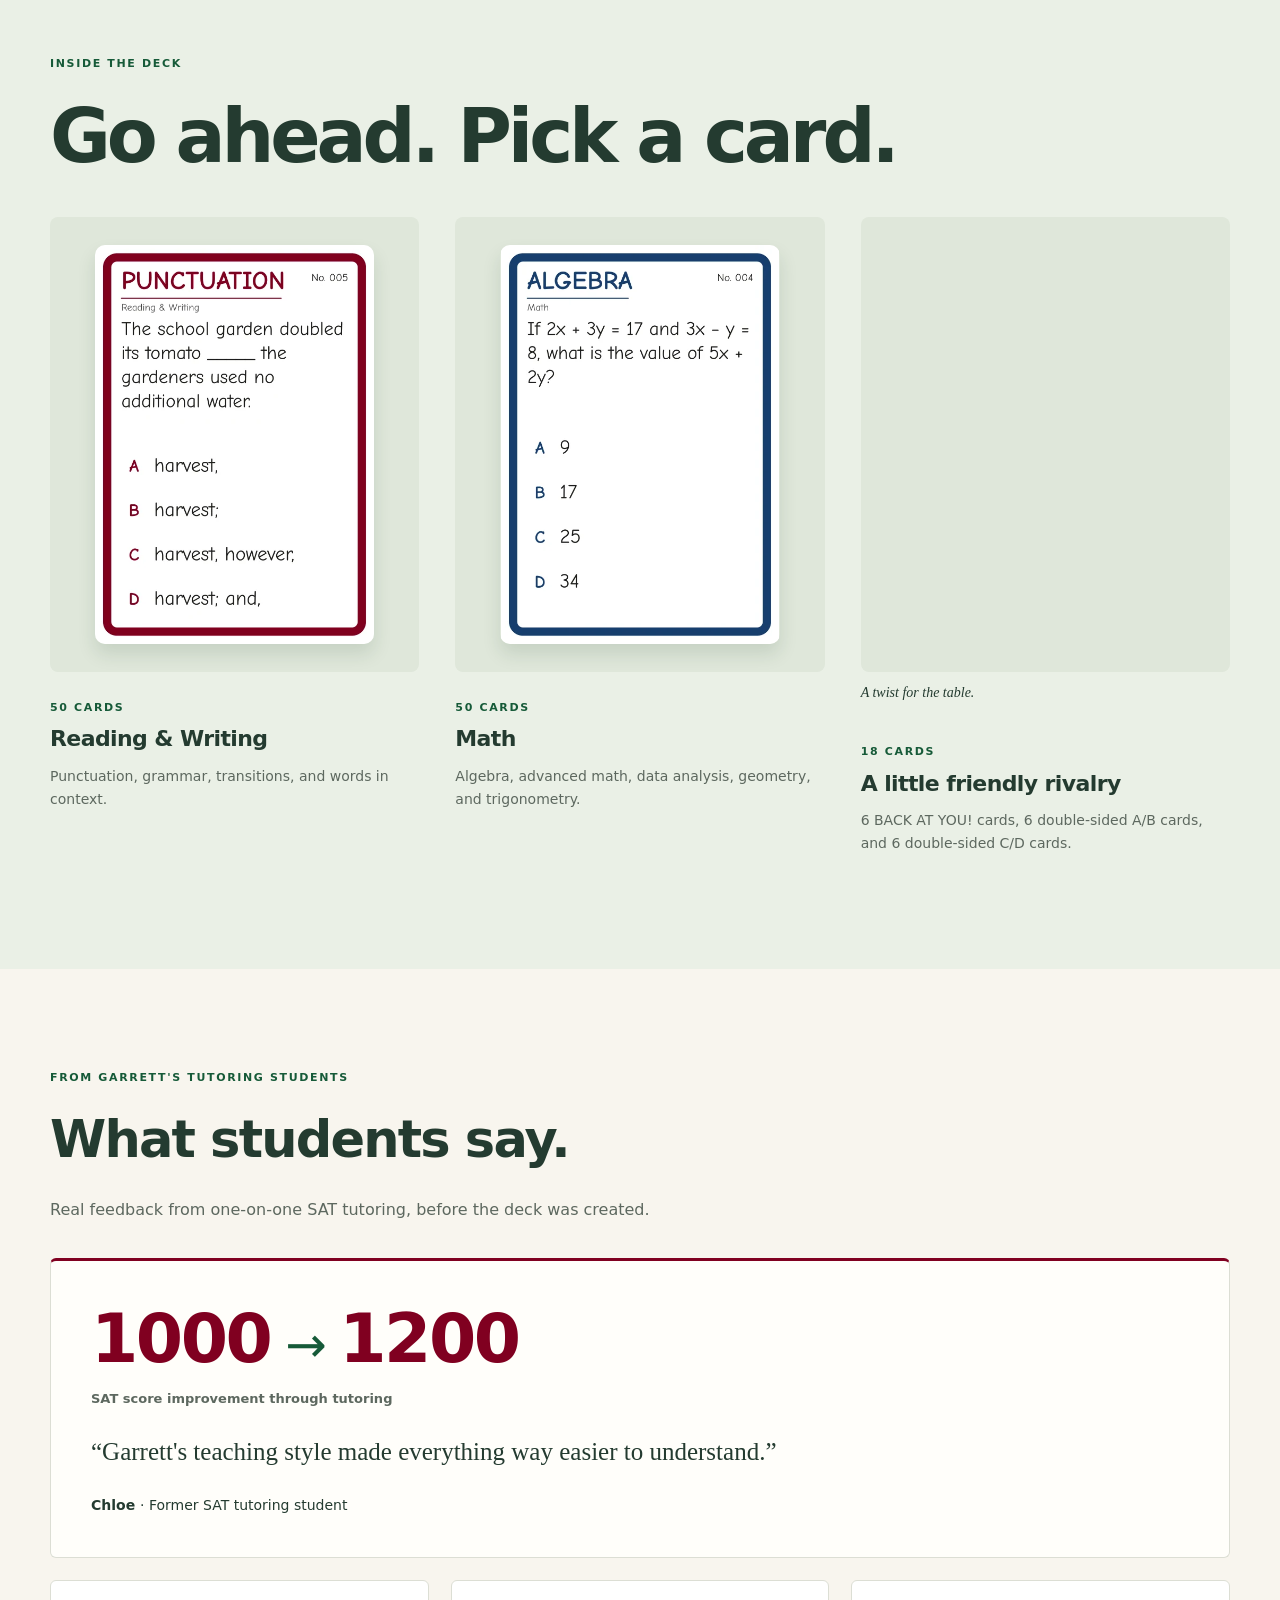
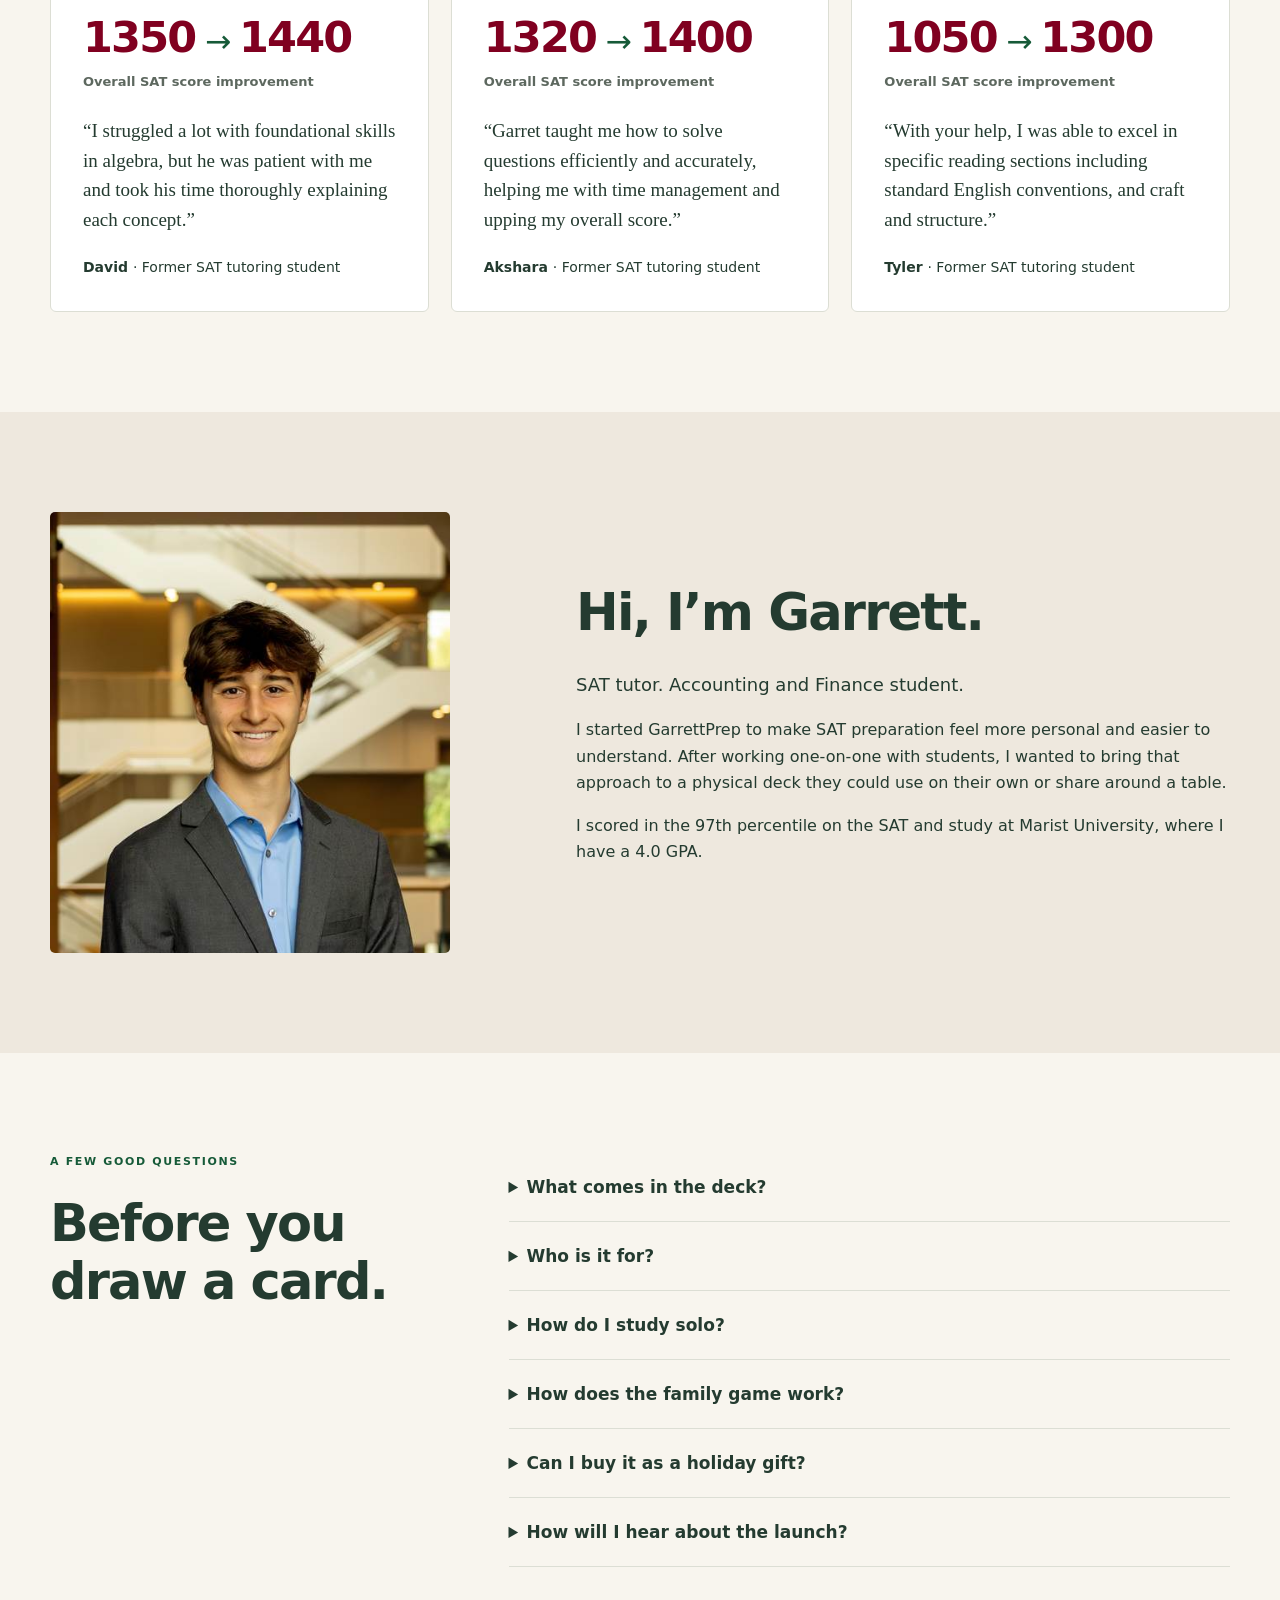
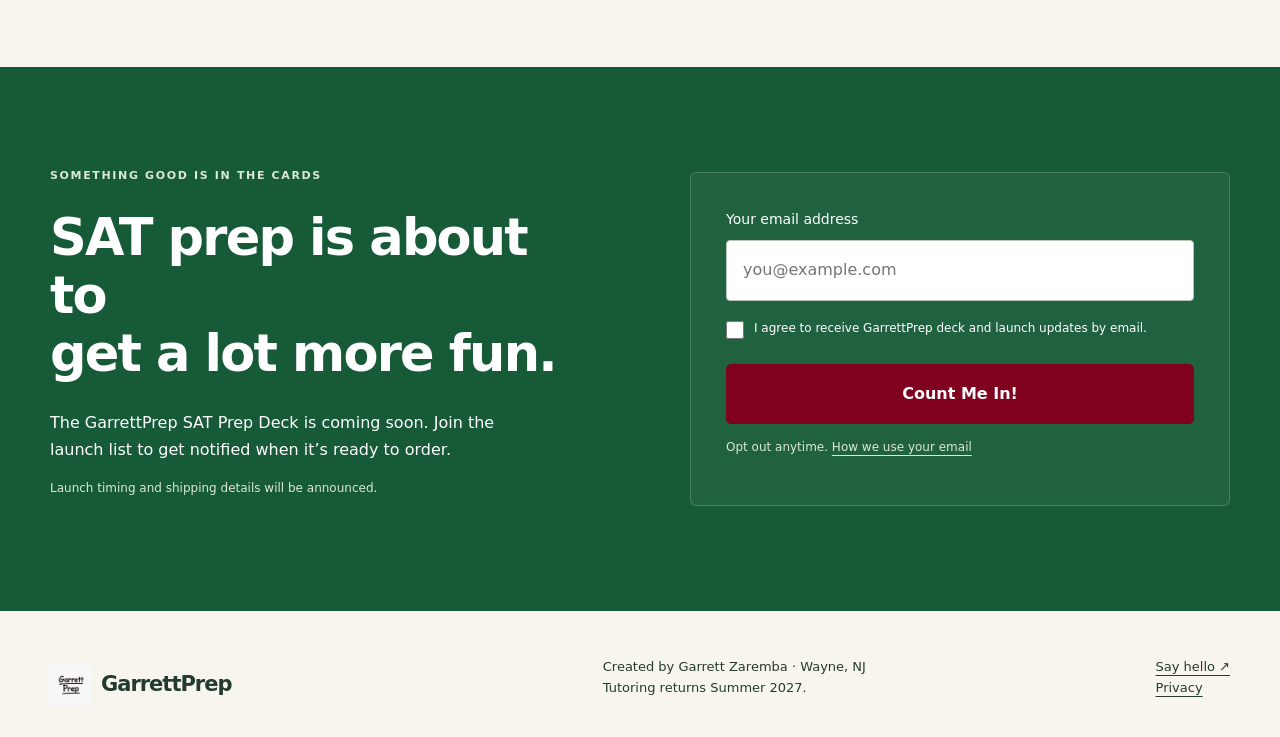
==== commit 0bb3f6c5: "Refine launch list copy and first-dibs CTA" ====
--- a/index.html
+++ b/index.html
@@ -31,7 +31,7 @@
 <nav aria-label="Main navigation">
 <a href="#inside">The deck</a>
 <a href="#about">Our story</a>
-<a class="button small" href="#launch" data-launch-cta>Be First to Know</a>
+<a class="button small" href="#launch" data-launch-cta>Get First Dibs</a>
 </nav>
 </div>
 </header>
@@ -45,8 +45,8 @@
 <p class="product-name">The GarrettPrep SAT Prep Deck</p>
 <p class="tagline">Study Solo. Play Together.</p>
 <p class="lead">Real SAT practice you can hold in your hands. Study at your own pace, or turn a few questions into a challenge with family and friends.</p>
-<a class="button" href="#launch" data-launch-cta>Be First to Know</a>
-<p class="quiet" data-availability>In development · Join the launch list</p>
+<a class="button" href="#launch" data-launch-cta>Get First Dibs</a>
+<p class="quiet" data-availability>Be the first to hear when the GarrettPrep SAT Prep Deck is available.</p>
 </div>
 <figure class="hero-art">
 <img src="assets/deck-hero-v4.webp" width="480" height="825" alt="GarrettPrep SAT Prep Deck cream and burgundy drawer box with a green tray. A single blue Algebra card lies in front of the box.">
@@ -209,8 +209,8 @@
 <div class="wrap launch-grid">
 <div>
 <p class="eyebrow">Something good is in the cards</p>
-<h2>Get a seat<br>at the table.</h2>
-<p>Be first to hear when the GarrettPrep SAT Prep Deck is ready, along with updates as we bring it to life.</p>
+<h2>SAT prep is about to<br>get a lot more fun.</h2>
+<p>The GarrettPrep SAT Prep Deck is coming soon. Join the launch list to get notified when it’s ready to order.</p>
 <p class="quiet" data-fulfillment>Launch timing and shipping details will be announced.</p>
 </div>
 <div class="form-panel">
@@ -226,7 +226,7 @@
 <input type="checkbox" name="consent" value="Yes — send me GarrettPrep deck and launch updates" required>
 <span>I agree to receive GarrettPrep deck and launch updates by email.</span>
 </label>
-<button class="button" type="submit">Be First to Know</button>
+<button class="button" type="submit">Count Me In!</button>
 <p class="form-status" id="form-status" role="status" aria-live="polite">
 </p>
 <p class="quiet">Opt out anytime. <a href="privacy.html">How we use your email</a>
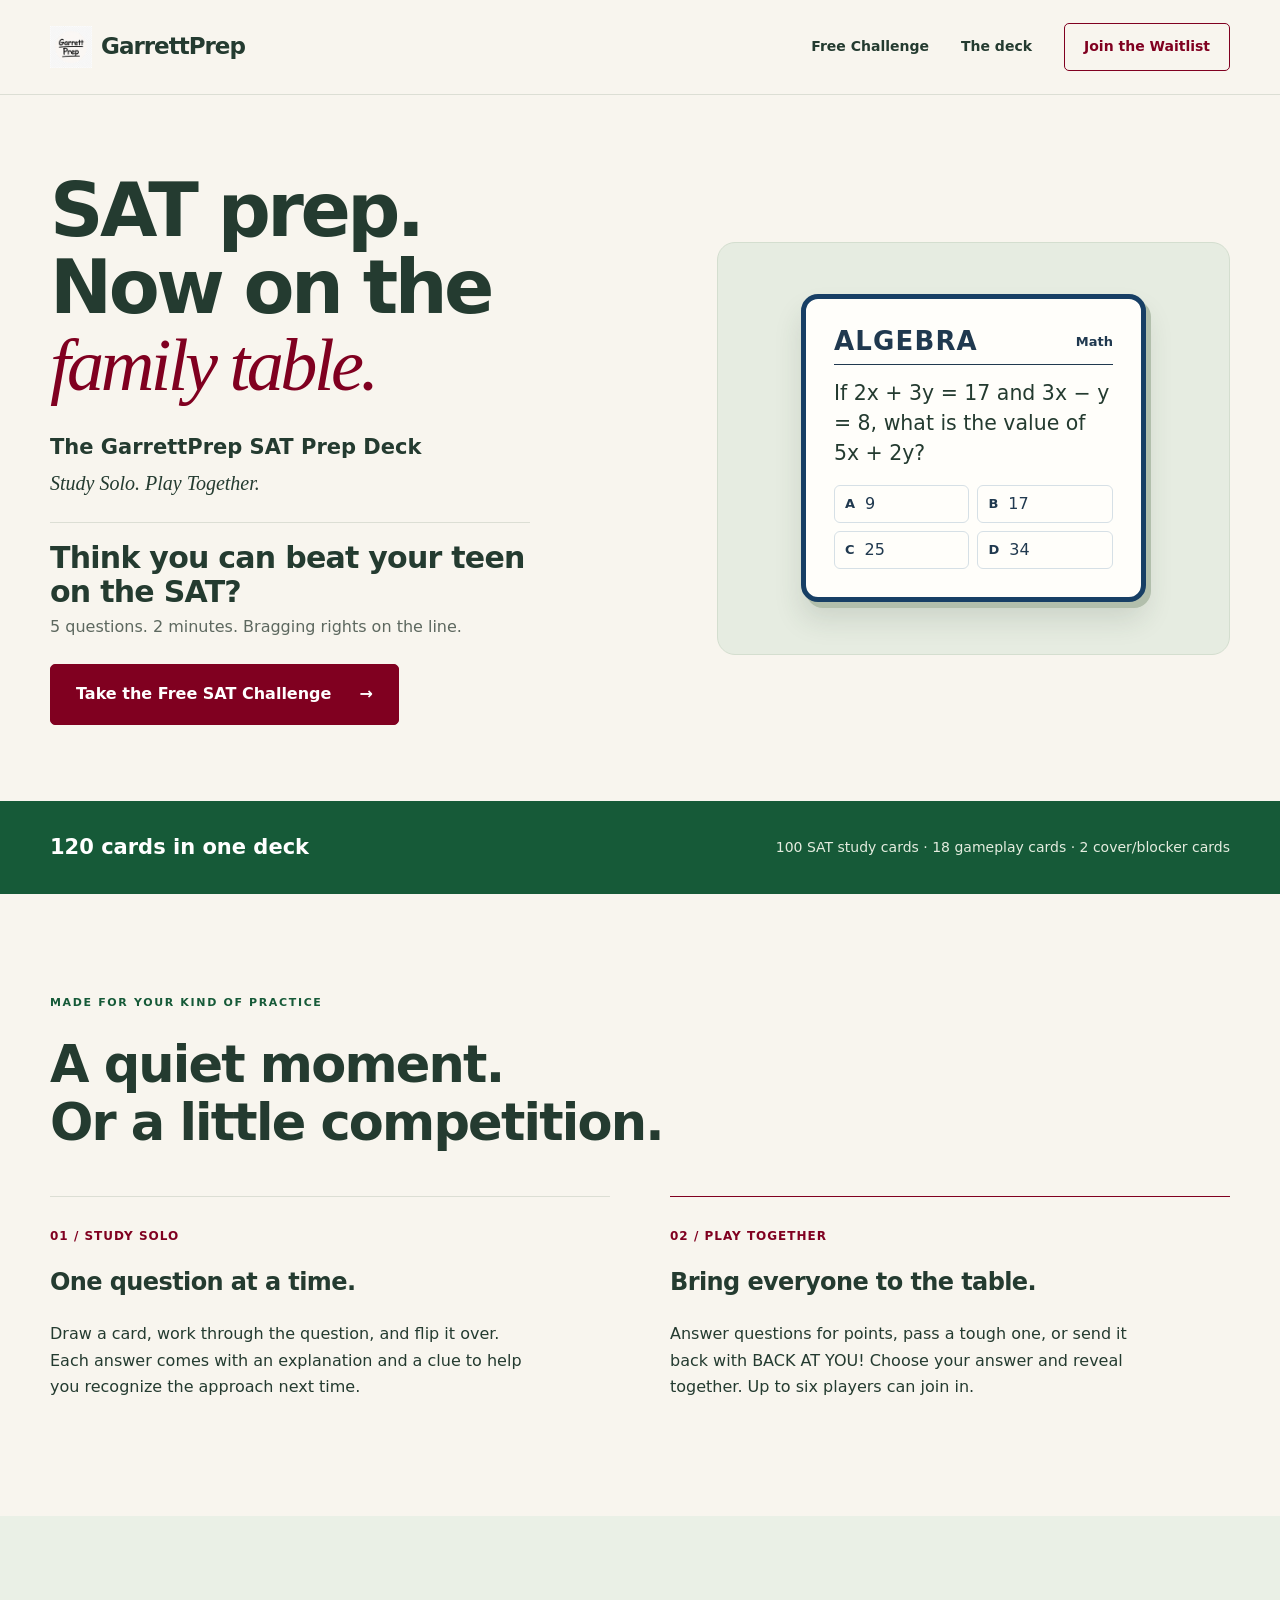
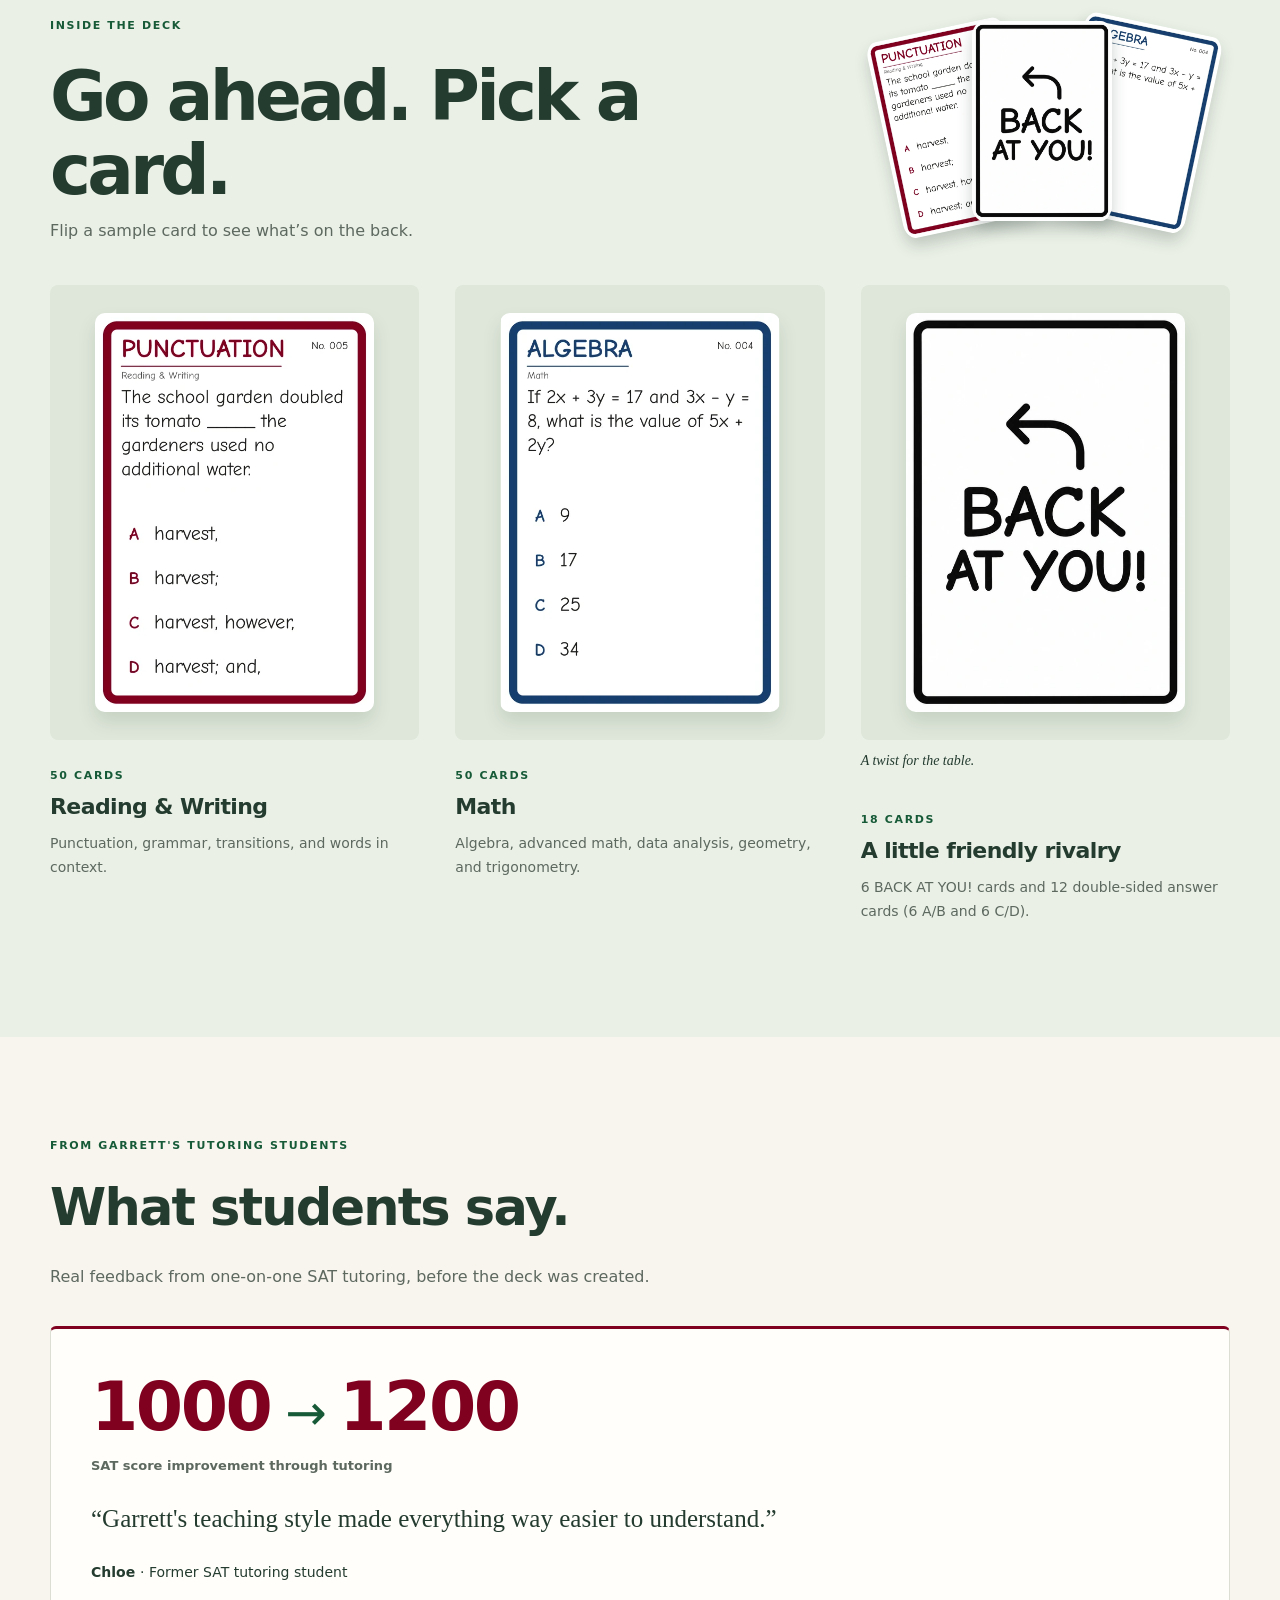
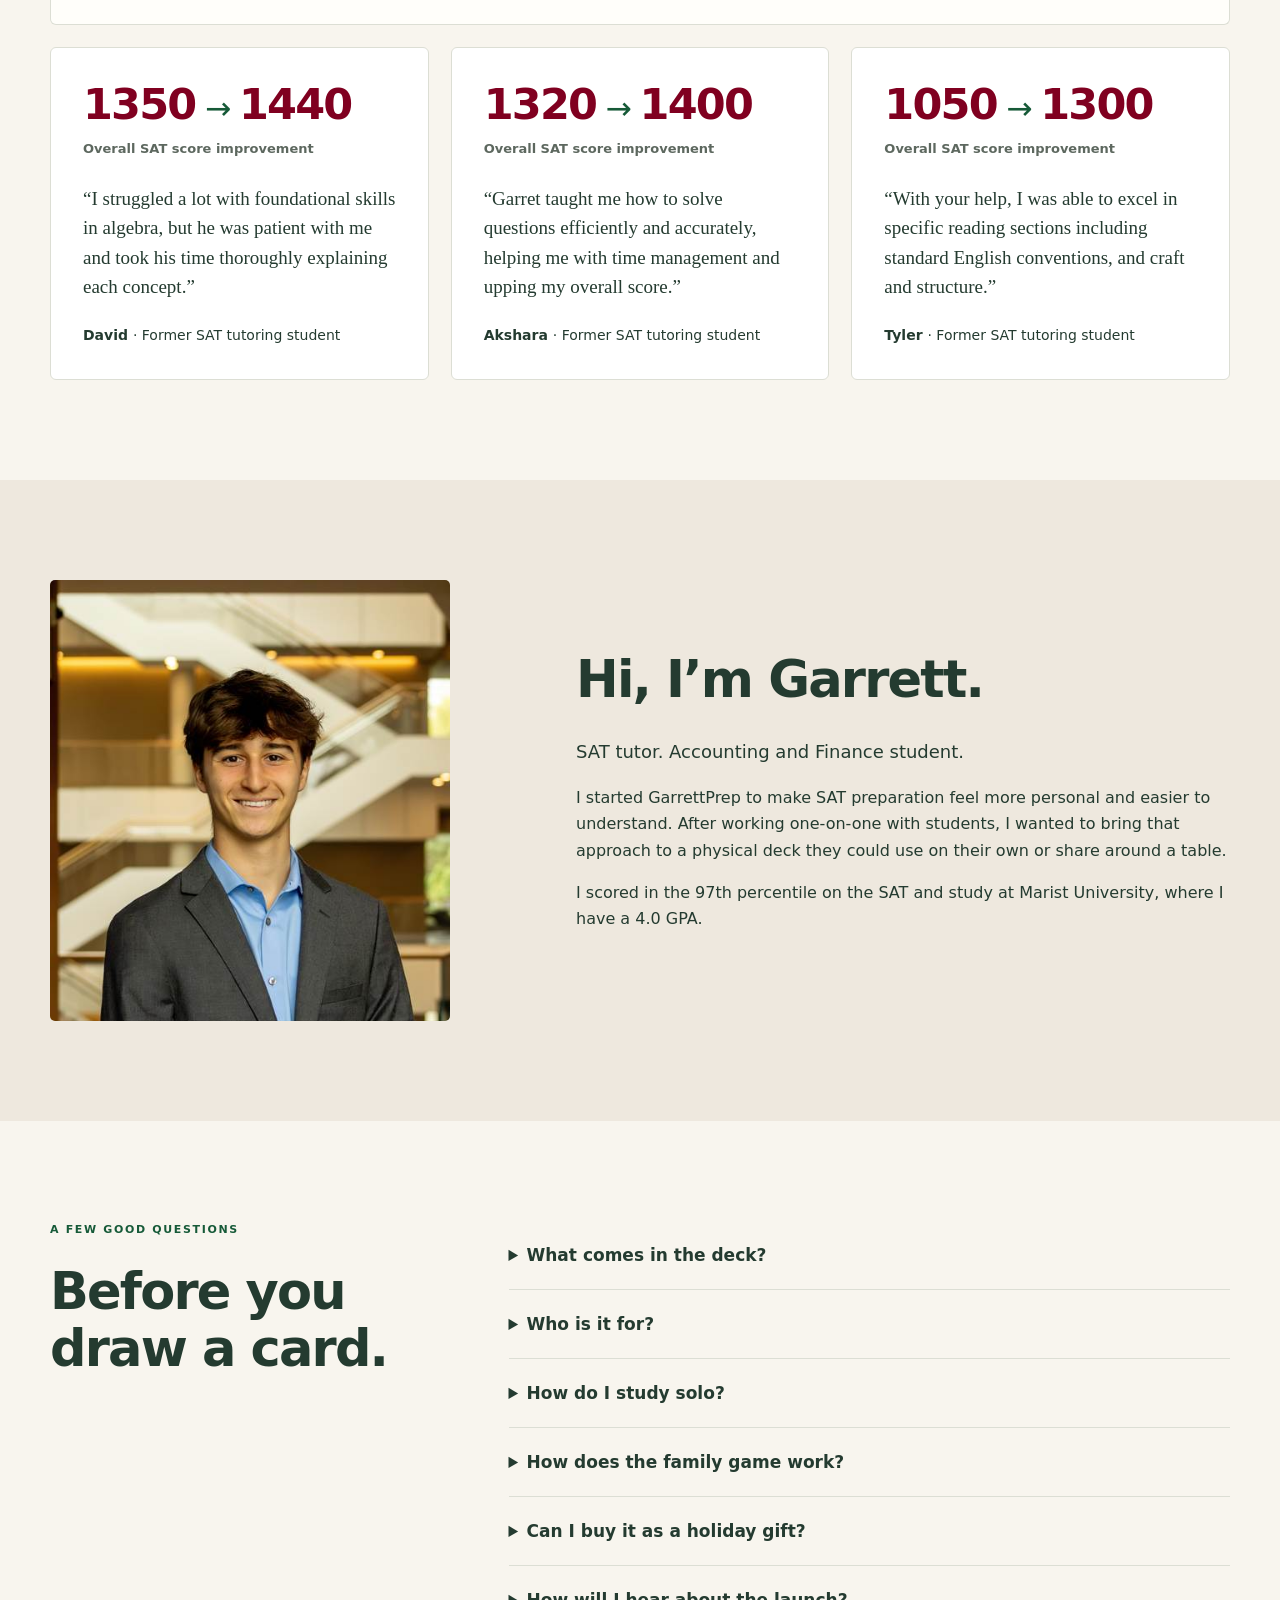
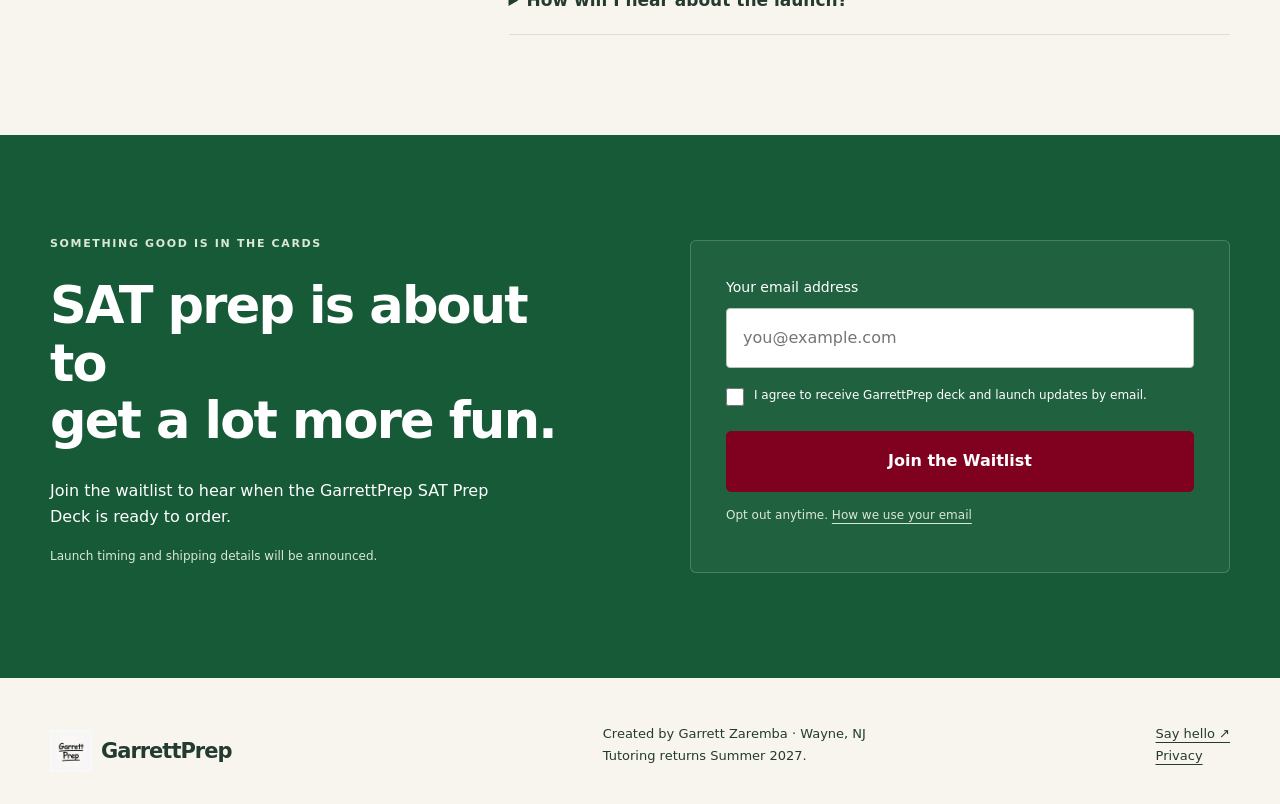
==== commit 31d1ecd1: "Build GarrettPrep SAT Challenge and refresh the deck homepage" ====
--- a/index.html
+++ b/index.html
@@ -4,17 +4,16 @@
 <meta charset="utf-8">
 <meta name="viewport" content="width=device-width,initial-scale=1">
 <title>GarrettPrep SAT Prep Deck | Study Solo. Play Together.</title>
-<meta name="description" content="Meet the upcoming GarrettPrep SAT Prep Deck. 100 original SAT practice cards and 18 game cards for independent study and family game nights. Join the launch list.">
+<meta name="description" content="Try the free GarrettPrep SAT Challenge and meet the 120-card SAT Prep Deck for solo study and family game nights.">
 <link rel="canonical" href="https://garrettprep.com/">
 <meta property="og:title" content="GarrettPrep SAT Prep Deck">
-<meta property="og:description" content="Study Solo. Play Together. Get updates on our upcoming physical SAT practice deck.">
+<meta property="og:description" content="Try five SAT questions and meet the 120-card GarrettPrep deck. Study Solo. Play Together.">
 <meta property="og:type" content="website">
 <meta property="og:url" content="https://garrettprep.com/">
-<meta property="og:image" content="https://garrettprep.com/assets/packaging-concept.webp">
+<meta property="og:image" content="https://garrettprep.com/assets/math-front.webp">
 <meta name="theme-color" content="#165a38">
 <link rel="icon" href="assets/garrettprep-favicon.png">
 <link rel="stylesheet" href="styles.css">
-<link rel="preload" as="image" href="assets/deck-hero-v4.webp">
 <script src="product-config.js" defer>
 </script>
 <script src="script.js" defer>
@@ -29,35 +28,44 @@
 <span>GarrettPrep</span>
 </a>
 <nav aria-label="Main navigation">
+<a class="nav-challenge" href="challenge.html">Free Challenge</a>
 <a href="#inside">The deck</a>
-<a href="#about">Our story</a>
-<a class="button small" href="#launch" data-launch-cta>Get First Dibs</a>
+<a class="button button-outline small" href="#launch">Join the Waitlist</a>
 </nav>
 </div>
 </header>
 <main id="main">
 <section class="hero wrap" id="top">
 <div class="hero-copy">
-<p class="eyebrow">A little practice. A little friendly competition.</p>
-<h1>SAT prep.<br>Now on the<br>
-<em>family table.</em>
-</h1>
+<h1>SAT prep.<br>Now on the <em>family table.</em></h1>
 <p class="product-name">The GarrettPrep SAT Prep Deck</p>
 <p class="tagline">Study Solo. Play Together.</p>
-<p class="lead">Real SAT practice you can hold in your hands. Study at your own pace, or turn a few questions into a challenge with family and friends.</p>
-<a class="button" href="#launch" data-launch-cta>Get First Dibs</a>
-<p class="quiet" data-availability>Be the first to hear when the GarrettPrep SAT Prep Deck is available.</p>
-</div>
-<figure class="hero-art">
-<img src="assets/deck-hero-v4.webp" width="480" height="825" alt="GarrettPrep SAT Prep Deck cream and burgundy drawer box with a green tray. A single blue Algebra card lies in front of the box.">
-
-</figure>
+<div class="hero-invitation">
+<h2>Think you can beat your teen on the SAT?</h2>
+<p>5 questions. 2 minutes. Bragging rights on the line.</p>
+</div>
+</div>
+<div class="preview-stage">
+<article class="question-preview" aria-labelledby="preview-topic">
+<div class="preview-header">
+<h2 id="preview-topic">Algebra</h2>
+<span>Math</span>
+</div>
+<p>If 2x + 3y = 17 and 3x − y = 8, what is the value of 5x + 2y?</p>
+<ol class="preview-choices" role="list">
+<li><span>A</span>9</li>
+<li><span>B</span>17</li>
+<li><span>C</span>25</li>
+<li><span>D</span>34</li>
+</ol>
+</article>
+</div>
+<a class="button hero-action" href="challenge.html?from=home">Take the Free SAT Challenge <span aria-hidden="true">→</span></a>
 </section>
 <div class="deck-count">
 <div class="wrap">
-<strong>100 SAT practice cards <span>+ 18 game cards</span>
-</strong>
-<p>One deck. Two ways to make time for practice.</p>
+<strong>120 cards in one deck</strong>
+<p>100 SAT study cards · 18 gameplay cards · 2 cover/blocker cards</p>
 </div>
 </div>
 <section class="section wrap" id="how-it-works">
@@ -82,8 +90,13 @@
 <div>
 <p class="eyebrow">Inside the deck</p>
 <h2 class="inside-headline">Go ahead. Pick a card.</h2>
-</div>
-
+<p>Flip a sample card to see what’s on the back.</p>
+</div>
+<figure class="deck-art" aria-label="Approved artwork for the Math, Reading and Writing, and BACK AT YOU! cards">
+<img src="assets/reading-front.webp" width="525" height="750" alt="" loading="lazy">
+<img src="assets/game-front-v4.webp" width="525" height="750" alt="" loading="lazy">
+<img src="assets/math-front.webp" width="525" height="750" alt="" loading="lazy">
+</figure>
 </div>
 <div class="card-grid">
 <article class="sample">
@@ -124,7 +137,7 @@
 <p class="game-caption">A twist for the table.</p>
 <p class="eyebrow">18 CARDS</p>
 <h3>A little friendly rivalry</h3>
-<p>6 BACK AT YOU! cards, 6 double-sided A/B cards, and 6 double-sided C/D cards.</p>
+<p>6 BACK AT YOU! cards and 12 double-sided answer cards (6 A/B and 6 C/D).</p>
 </article>
 </div>
 </div>
@@ -181,7 +194,7 @@
 <div>
 <details>
 <summary>What comes in the deck?</summary>
-<p>100 original SAT practice cards—50 Reading & Writing and 50 Math—plus 18 gameplay cards. Each practice card includes an answer, explanation, and clue on the back.</p>
+<p>The 120-card deck includes 100 SAT study cards (50 Math and 50 Reading &amp; Writing), 18 gameplay cards (6 BACK AT YOU! cards and 12 double-sided A/B and C/D answer cards), and 2 cover/blocker cards to conceal answers or reveals. Each study card includes an answer, explanation, and clue on the back.</p>
 </details>
 <details>
 <summary>Who is it for?</summary>
@@ -210,7 +223,7 @@
 <div>
 <p class="eyebrow">Something good is in the cards</p>
 <h2>SAT prep is about to<br>get a lot more fun.</h2>
-<p>The GarrettPrep SAT Prep Deck is coming soon. Join the launch list to get notified when it’s ready to order.</p>
+<p>Join the waitlist to hear when the GarrettPrep SAT Prep Deck is ready to order.</p>
 <p class="quiet" data-fulfillment>Launch timing and shipping details will be announced.</p>
 </div>
 <div class="form-panel">
@@ -226,7 +239,7 @@
 <input type="checkbox" name="consent" value="Yes — send me GarrettPrep deck and launch updates" required>
 <span>I agree to receive GarrettPrep deck and launch updates by email.</span>
 </label>
-<button class="button" type="submit">Count Me In!</button>
+<button class="button" type="submit">Join the Waitlist</button>
 <p class="form-status" id="form-status" role="status" aria-live="polite">
 </p>
 <p class="quiet">Opt out anytime. <a href="privacy.html">How we use your email</a>
--- a/styles.css
+++ b/styles.css
@@ -84,11 +84,31 @@
   padding:11px 19px}
 .hero {
   display:grid;
-  grid-template-columns:1.1fr .9fr;
-  align-items:center;
-  gap:70px;
-  padding-top:60px;
-  padding-bottom:65px}
+  grid-template-columns:minmax(0,1.15fr) minmax(0,1fr);
+  grid-template-areas:"copy preview" "action preview";
+  grid-template-rows:1fr auto;
+  column-gap:clamp(32px,6vw,94px);
+  row-gap:24px;
+  padding-top:clamp(40px,6vw,86px);
+  padding-bottom:clamp(40px,6vw,86px)}
+.hero-copy {
+  grid-area:copy;
+  align-self:end}
+.hero-action {
+  grid-area:action;
+  justify-self:start;
+  align-self:start}
+.hero-invitation {
+  max-width:480px;
+  border-top:1px solid var(--line);
+  padding-top:18px}
+.hero-invitation h2 {
+  font-size:clamp(20px,2.4vw,30px);
+  letter-spacing:-.025em;
+  margin:0 0 5px}
+.hero-invitation p {
+  margin:0;
+  color:var(--muted)}
 .eyebrow {
   font-size:11px;
   letter-spacing:1.65px;
@@ -136,21 +156,65 @@
   font-size:12px;
   color:var(--muted);
   margin-top:14px}
-.hero-art {
+.preview-stage {
+  grid-area:preview;
+  align-self:center;
+  display:grid;
+  place-items:center;
+  padding:clamp(24px,4vw,52px);
+  border:1px solid #d4decf;
+  border-radius:18px;
+  background:#e6ece1;
+  background-image:radial-gradient(#165a3821 .7px,transparent .7px);
+  background-size:12px 12px}
+.question-preview {
+  width:min(100%,345px);
+  padding:clamp(16px,2.5vw,28px);
+  color:#20394f;
+  background:#fffefa;
+  border:5px solid #173f65;
+  border-radius:17px;
+  box-shadow:5px 6px 0 #b2bfac,0 18px 28px #233c3022}
+.preview-header,.quiz-meta {
+  display:flex;
+  flex-wrap:wrap;
+  align-items:center;
+  justify-content:space-between;
+  column-gap:12px;
+  border-bottom:1px solid currentColor;
+  padding-bottom:8px;
+  margin-bottom:14px}
+.preview-header h2 {
   margin:0;
-  position:relative;
-  background:#f1eae0;
-  border-radius:16px;
-  overflow:hidden}
-.hero-art img {
-  width:100%;
-  max-height:620px;
-  object-fit:contain}
-.hero-art figcaption {
-  text-align:center;
-  font-size:11px;
-  padding:8px 12px 14px;
-  color:var(--muted)}
+  font-size:clamp(17px,2.2vw,26px);
+  font-weight:750;
+  letter-spacing:.045em;
+  text-transform:uppercase}
+.preview-header span {
+  font-size:13px;
+  font-weight:650}
+.question-preview > p {
+  margin-bottom:16px;
+  color:var(--ink);
+  font-size:clamp(16px,1.6vw,21px);
+  line-height:1.45}
+.preview-choices {
+  display:grid;
+  grid-template-columns:repeat(2,minmax(0,1fr));
+  gap:8px;
+  padding:0;
+  margin:0;
+  list-style:none}
+.preview-choices li {
+  display:flex;
+  gap:10px;
+  align-items:center;
+  padding:5px 10px;
+  border:1px solid #d6e0e6;
+  border-radius:6px}
+.preview-choices span {
+  font-size:13px;
+  font-weight:750}
 .deck-count {
   background:var(--green);
   color:white;
@@ -198,14 +262,37 @@
 .section-top>p {
   max-width:340px}
 .inside .section-top {
-  display:block;
+  display:grid;
+  grid-template-columns:minmax(0,1fr) minmax(180px,.48fr);
+  align-items:center;
+  gap:24px;
   margin-bottom:40px}
 .inside .inside-headline {
-  font-size:clamp(52px,5.8vw,78px);
+  font-size:clamp(38px,5.4vw,72px);
   line-height:1.08;
   letter-spacing:-.055em;
-  white-space:nowrap;
   margin:0}
+.inside .section-top p:last-child {
+  margin:10px 0 0;
+  color:var(--muted)}
+.deck-art {
+  display:grid;
+  grid-template-columns:repeat(3,minmax(0,1fr));
+  align-items:center;
+  padding:14px 18px;
+  margin:0}
+.deck-art img {
+  width:124%;
+  max-width:none;
+  border-radius:8%;
+  box-shadow:0 8px 15px #1f342e38}
+.deck-art img:first-child {
+  transform:rotate(-12deg) translateX(8%)}
+.deck-art img:nth-child(2) {
+  z-index:1;
+  transform:translate(-10%,-5%)}
+.deck-art img:last-child {
+  transform:rotate(12deg) translateX(-25%)}
 .card-grid {
   display:grid;
   grid-template-columns:repeat(3,1fr);
@@ -469,6 +556,220 @@
 .document h1 {
   font-size:46px}
 
+.challenge-main {
+  max-width:900px;
+  min-height:70vh;
+  padding:clamp(28px,5vw,54px) 0 28px}
+.challenge-main > h1 {
+  text-align:center;
+  font-size:clamp(36px,6vw,62px);
+  letter-spacing:-.045em;
+  margin:0 0 22px}
+#round {
+  max-width:640px;
+  margin-inline:auto}
+.round-progress {
+  display:grid;
+  gap:8px;
+  margin-bottom:14px;
+  font-size:14px;
+  font-weight:700;
+  color:var(--green)}
+.round-progress progress {
+  width:100%;
+  height:8px;
+  border:0;
+  border-radius:10px;
+  overflow:hidden;
+  background:#dce5d9;
+  accent-color:var(--green)}
+.round-progress progress::-webkit-progress-bar {
+  background:#dce5d9}
+.round-progress progress::-webkit-progress-value {
+  background:var(--green)}
+.quiz-card {
+  --subject:#173f65;
+  --subject-tint:#edf3f8;
+  border:4px solid var(--subject);
+  border-radius:16px;
+  padding:clamp(16px,4vw,32px);
+  background:#fffefa;
+  box-shadow:0 10px 24px #233c3014}
+.quiz-card.is-reading {
+  --subject:var(--wine);
+  --subject-tint:#f9eef0}
+.quiz-meta {
+  justify-content:flex-start;
+  color:var(--subject);
+  row-gap:4px;
+  font-size:13px}
+#subject {
+  font-weight:750;
+  text-transform:uppercase;
+  letter-spacing:.075em}
+#prompt {
+  margin:0 0 16px;
+  font-size:clamp(19px,3vw,25px);
+  line-height:1.43;
+  letter-spacing:0}
+.answer-options {
+  display:grid;
+  gap:8px}
+.answer-option {
+  position:relative;
+  display:flex;
+  align-items:center;
+  gap:12px;
+  min-height:48px;
+  padding:7px 12px;
+  border:1px solid #cdd7cf;
+  border-radius:8px;
+  background:white;
+  cursor:pointer;
+  line-height:1.4}
+.answer-option input {
+  position:absolute;
+  width:1px;
+  height:1px;
+  opacity:0}
+.answer-letter {
+  display:grid;
+  place-items:center;
+  flex:0 0 30px;
+  height:30px;
+  border-radius:6px;
+  color:var(--subject);
+  background:var(--subject-tint);
+  font-size:14px;
+  font-weight:750}
+@media(hover:hover) {
+  .answer-option:not(.is-locked):hover {
+    border-color:var(--subject);
+    background:var(--subject-tint)}
+}
+.answer-option:has(input:focus-visible) {
+  outline:3px solid #b86a15;
+  outline-offset:2px}
+.answer-option:has(input:checked) {
+  border-color:var(--subject);
+  background:var(--subject-tint);
+  box-shadow:inset 0 0 0 1px var(--subject)}
+.answer-option.is-locked {
+  cursor:default}
+.answer-option.is-correct {
+  border-color:var(--green);
+  background:#e9f3e7;
+  box-shadow:inset 0 0 0 1px var(--green)}
+.answer-option.is-incorrect {
+  border-color:var(--wine);
+  background:#f9edef;
+  box-shadow:inset 0 0 0 1px var(--wine)}
+.answer-option.is-correct::after,.answer-option.is-incorrect::after {
+  margin-left:auto;
+  font-weight:750}
+.answer-option.is-correct::after {
+  content:"✓" / "";
+  color:var(--green)}
+.answer-option.is-incorrect::after {
+  content:"×" / "";
+  color:var(--wine)}
+.quiz-action {
+  width:100%;
+  margin-top:14px;
+  padding-block:10px}
+.quiz-action:disabled {
+  background:#e7e3db;
+  border-color:#d4cec2;
+  color:#554e44;
+  cursor:default;
+  opacity:1}
+.challenge-page [hidden] {
+  display:none}
+.feedback {
+  border-top:1px solid var(--line);
+  margin-top:17px;
+  padding-top:16px}
+.feedback h3 {
+  font-size:19px;
+  letter-spacing:0;
+  margin:0 0 8px}
+.feedback p,.clue p {
+  margin:0}
+.clue {
+  margin-top:13px;
+  padding:11px 13px;
+  border:1px solid #b0c5af;
+  border-radius:7px;
+  background:#edf3ea}
+.clue strong {
+  color:var(--green);
+  font-size:12px;
+  letter-spacing:.08em}
+[tabindex="-1"] {
+  scroll-margin-top:16px}
+html:has(.challenge-page) {
+  scroll-padding-top:0}
+.results {
+  display:grid;
+  gap:18px}
+.score-panel {
+  text-align:center;
+  padding:clamp(20px,4vw,38px);
+  background:#fffefa;
+  border:1px solid var(--line);
+  border-top:4px solid var(--wine);
+  border-radius:12px}
+.result-score {
+  font-size:clamp(22px,4vw,34px);
+  font-weight:750;
+  color:var(--wine);
+  margin-bottom:3px}
+.score-panel h2 {
+  margin-bottom:12px;
+  font-family:Georgia,serif;
+  font-size:clamp(28px,4.5vw,44px);
+  letter-spacing:-.03em}
+.score-panel > p:not(.result-score) {
+  max-width:52ch;
+  margin-inline:auto}
+.result-actions {
+  display:flex;
+  justify-content:center;
+  flex-wrap:wrap;
+  gap:10px}
+.result-actions .button,.results-deck .button {
+  padding:10px 18px}
+.button-outline {
+  background:transparent;
+  color:var(--wine)}
+.button-outline:hover {
+  background:#f9eef0}
+#share-status {
+  margin:8px 0 0}
+#share-status:empty {
+  margin:0}
+#share-url {
+  display:block;
+  width:min(100%,30ch);
+  margin:6px auto;
+  padding:8px}
+.results-deck {
+  display:grid;
+  grid-template-columns:minmax(0,1.45fr) minmax(0,1fr);
+  align-items:center;
+  gap:16px;
+  padding:clamp(20px,4vw,32px);
+  background:#e8eee2;
+  border-radius:12px;
+  border:1px solid #cedac9}
+.results-deck h3 {
+  margin-bottom:10px}
+.challenge-footer {
+  display:flex;
+  justify-content:center;
+  padding:20px 0 30px;
+  color:var(--muted)}
+
 @media(max-width:800px) {
   .wrap {
   width:calc(100% - 40px)}
@@ -478,26 +779,37 @@
   font-size:20px}
 nav {
   gap:12px}
-nav>a:not(.button) {
+nav>a:not(.button):not(.back-home):not(.nav-challenge) {
   display:none}
 .button.small {
   font-size:12px;
   padding:10px 12px}
 .hero {
-  gap:30px;
-  padding-top:35px;
-  grid-template-columns:1fr}
+  gap:16px;
+  padding-top:28px;
+  grid-template-columns:minmax(0,1fr);
+  grid-template-areas:"copy" "preview" "action"}
 .hero-copy {
   max-width:560px}
+.hero-action {
+  width:100%}
+.preview-stage {
+  padding:14px;
+  place-items:stretch}
+.question-preview {
+  width:100%;
+  padding:13px 15px;
+  border-width:3px;
+  border-radius:12px;
+  box-shadow:3px 4px 0 #b2bfac}
+.preview-header {
+  margin-bottom:8px;
+  padding-bottom:5px}
+.question-preview > p {
+  margin-bottom:10px}
 h1 {
   font-size:56px;
   letter-spacing:-2.5px}
-.hero-art {
-  max-width:440px;
-  width:100%;
-  margin:auto}
-.hero-art img {
-  max-height:500px}
 .section {
   padding-top:65px;
   padding-bottom:65px}
@@ -546,18 +858,46 @@
   width:100%}
 .sample+.sample {
   margin-top:25px}
-.hero .eyebrow {
-  font-size:10px}
-.hero .lead {
-  font-size:16px}
+.nav {
+  min-height:62px;
+  gap:10px}
+.nav .nav-challenge {
+  display:none}
+.hero h1 {
+  font-size:clamp(36px,10vw,49px);
+  letter-spacing:-.055em;
+  margin-bottom:13px}
+.hero h1 em {
+  white-space:nowrap}
+.hero-invitation {
+  padding-top:11px}
+.hero-invitation p {
+  font-size:14px}
+.hero-action {
+  gap:12px;
+  padding:11px 8px}
+.preview-choices {
+  grid-template-columns:repeat(4,minmax(0,1fr));
+  gap:5px}
+.preview-choices li {
+  gap:5px;
+  padding-inline:6px}
 h1 {
   font-size:49px}
 .product-name {
   font-size:18px}
 .tagline {
-  font-size:18px}
-.hero-art img {
-  max-height:410px}
+  font-size:18px;
+  margin-bottom:13px}
+.inside .section-top,.results-deck {
+  grid-template-columns:minmax(0,1fr)}
+.inside .deck-art,.results-deck .deck-art {
+  width:min(100%,250px);
+  justify-self:center}
+.result-actions > .button {
+  flex:1 1 auto}
+.results-deck .button {
+  width:100%}
 .quote {
   padding:25px}
 .quote blockquote {
@@ -565,8 +905,6 @@
 footer {
   grid-template-columns:1fr;
   gap:15px}
-.deck-count strong span {
-  display:block}
 .brand img {
   width:32px;
   height:32px}
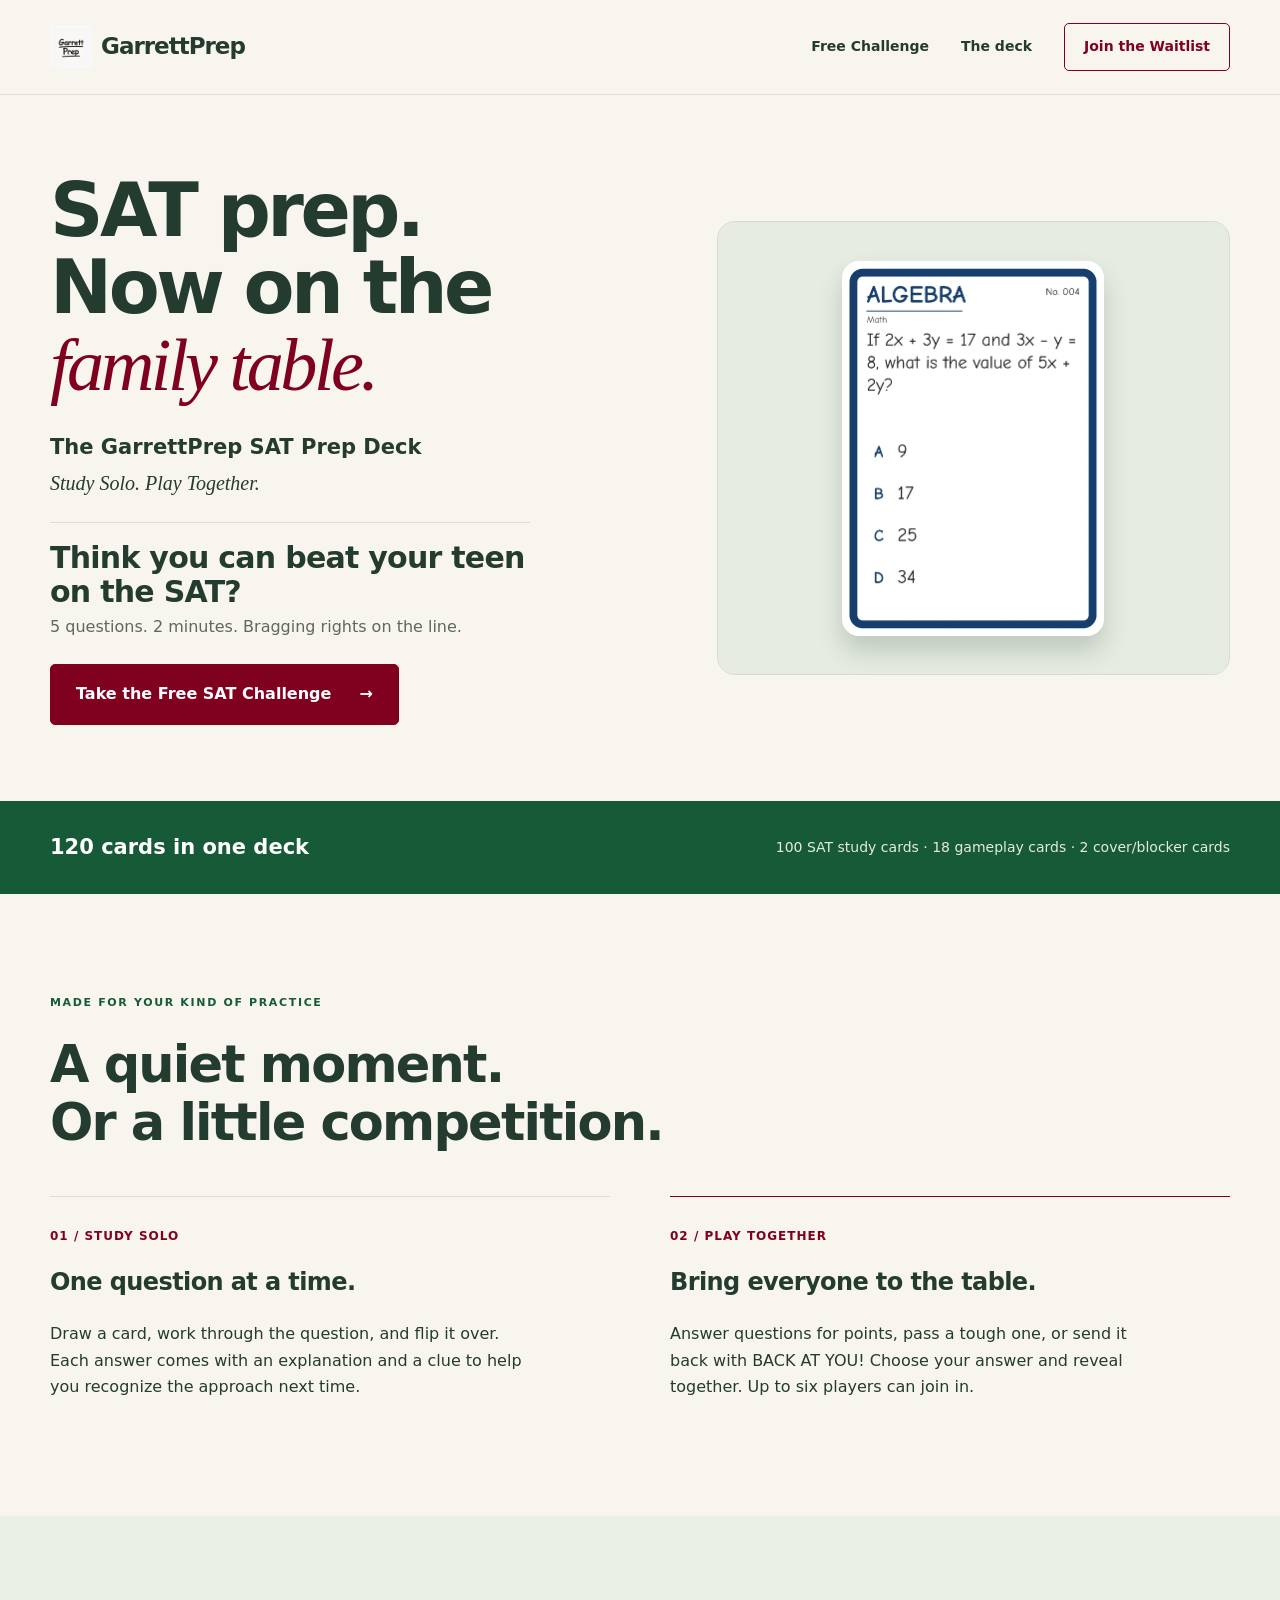
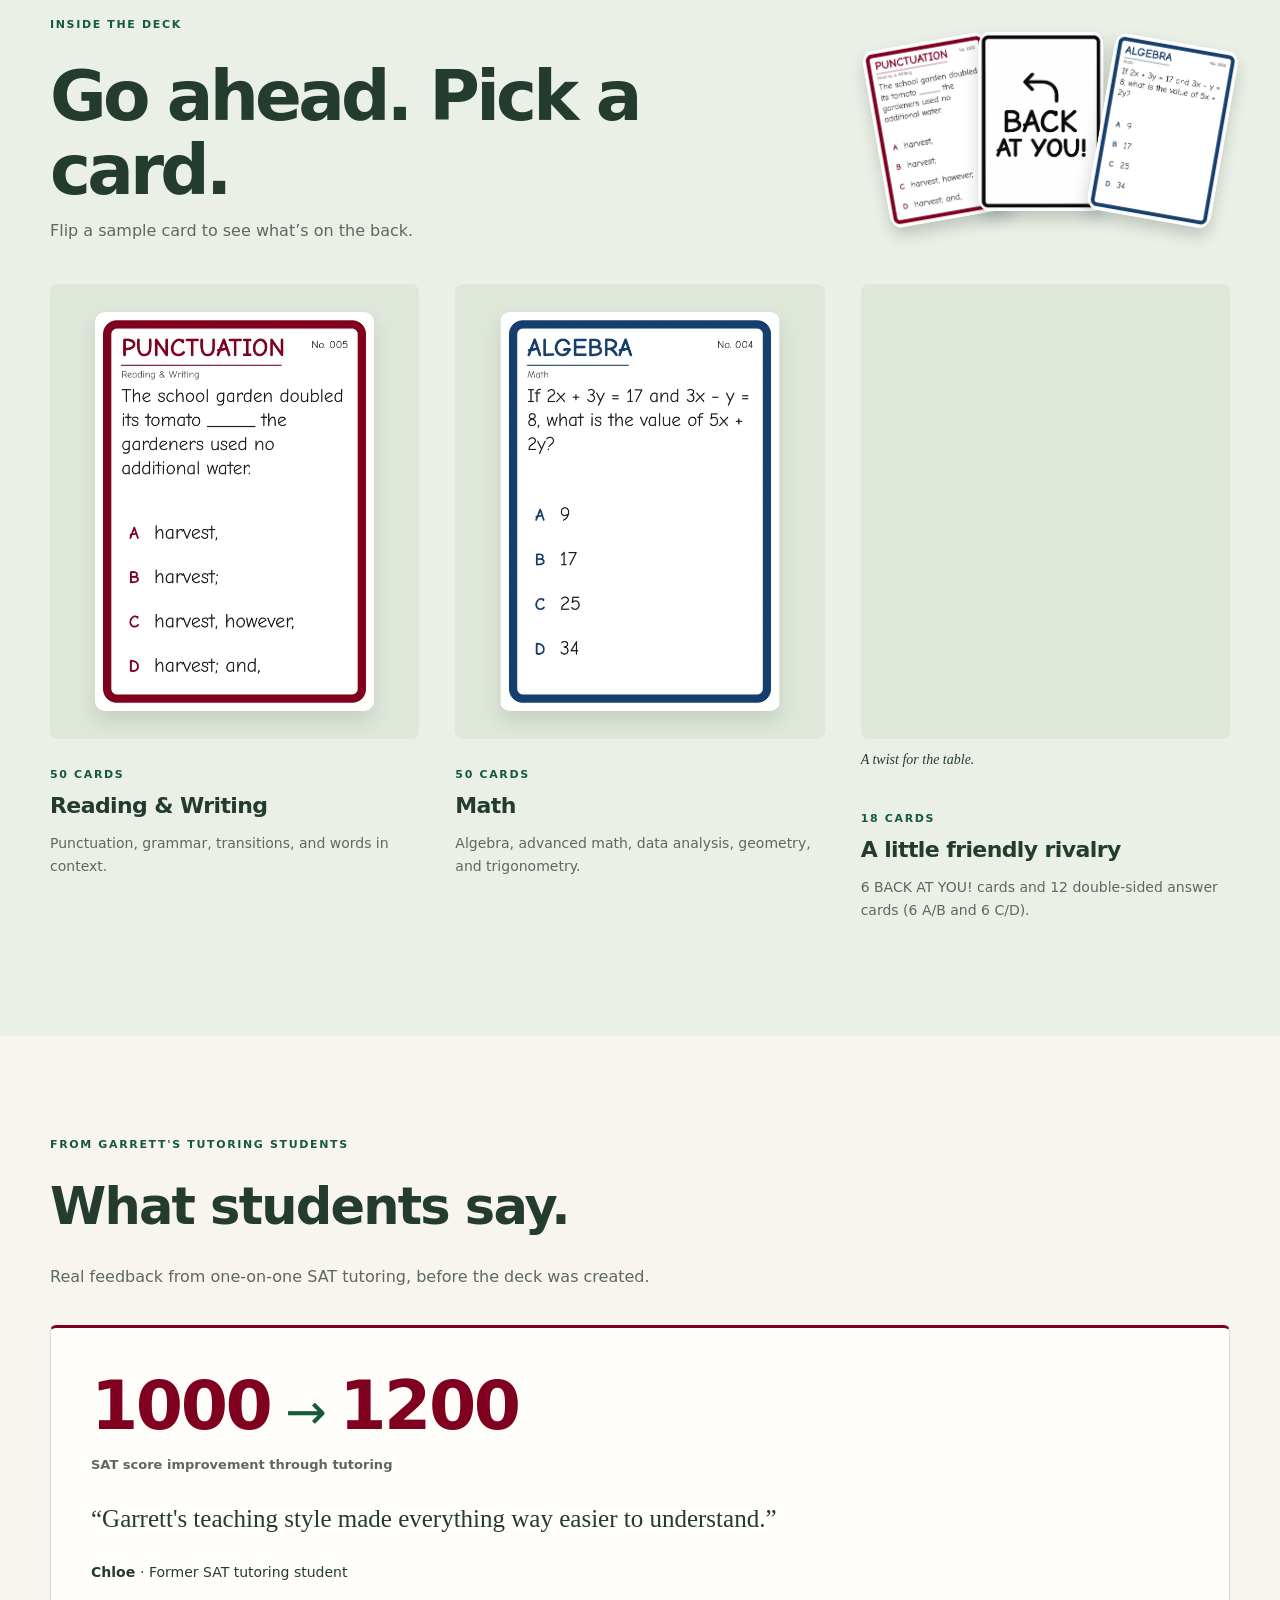
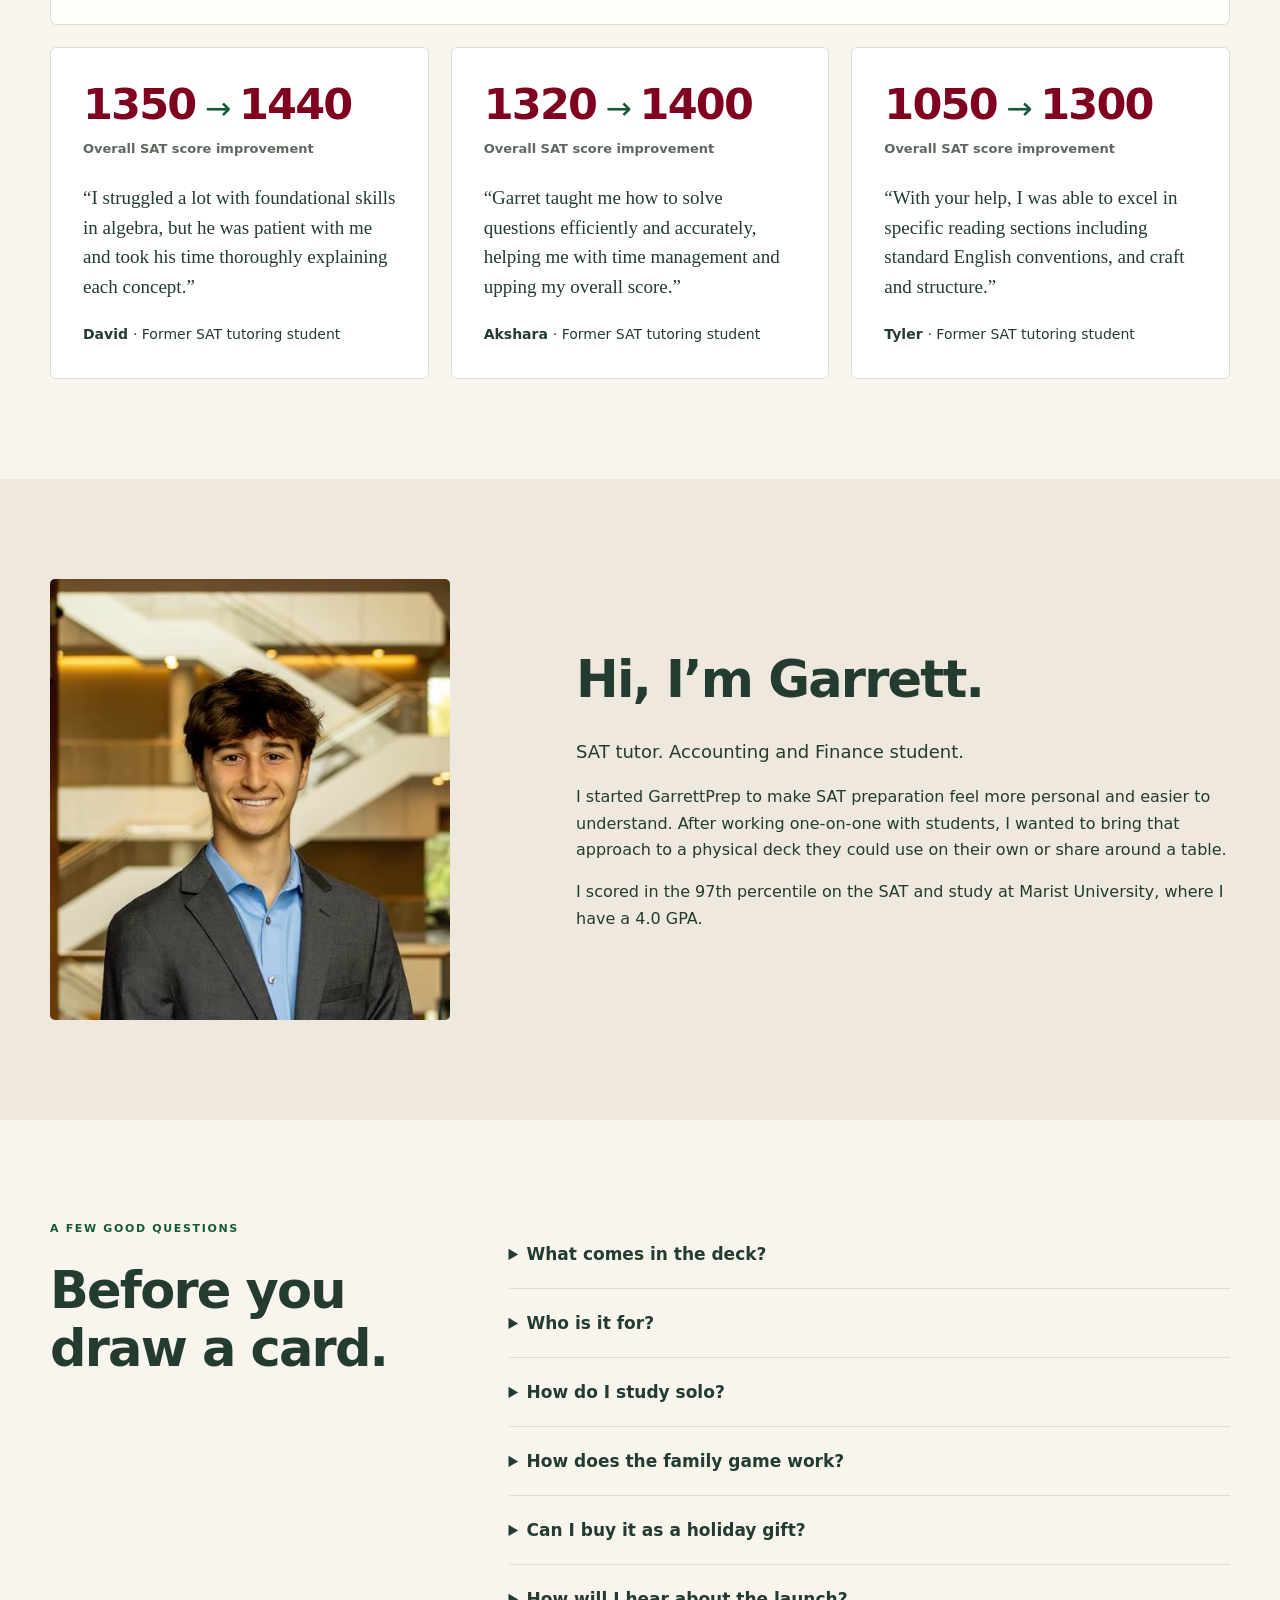
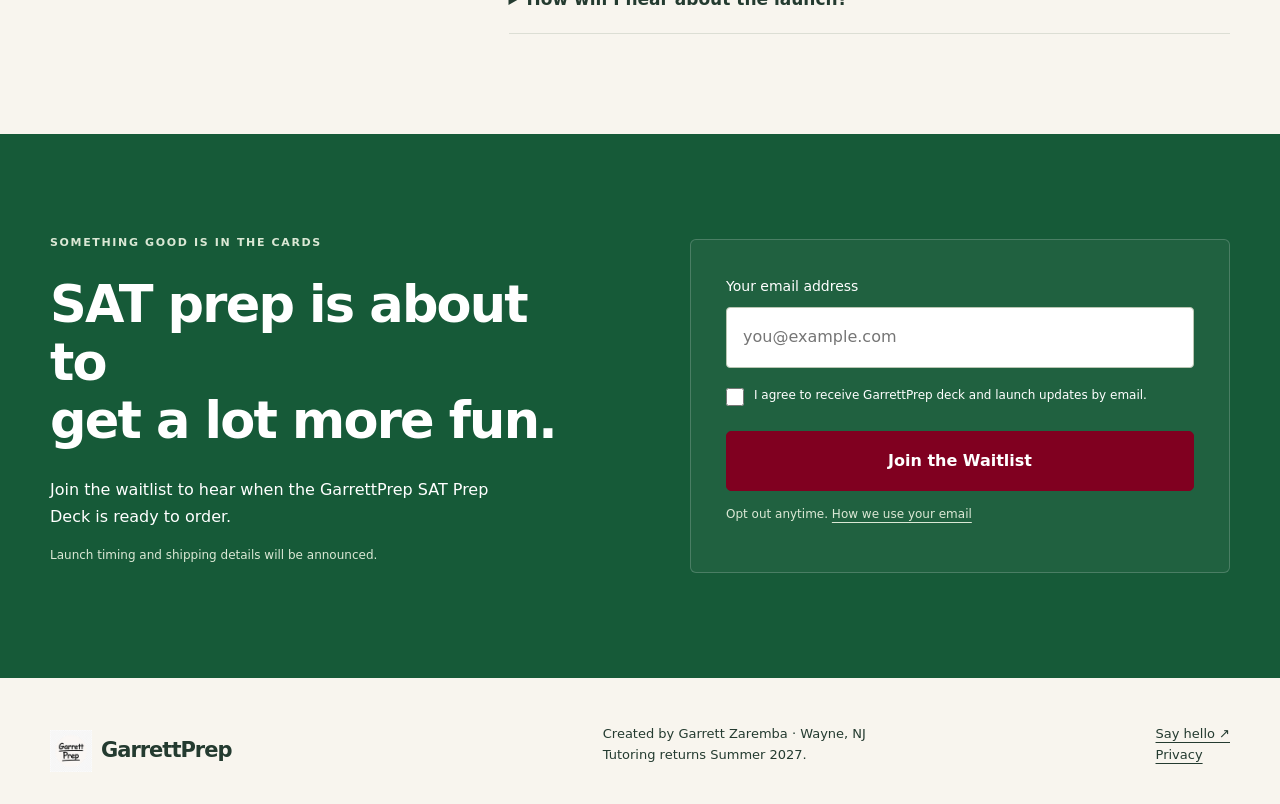
==== commit ab1ed2eb: "Match the SAT Challenge to the printed GarrettPrep cards" ====
--- a/index.html
+++ b/index.html
@@ -45,21 +45,9 @@
 <p>5 questions. 2 minutes. Bragging rights on the line.</p>
 </div>
 </div>
-<div class="preview-stage">
-<article class="question-preview" aria-labelledby="preview-topic">
-<div class="preview-header">
-<h2 id="preview-topic">Algebra</h2>
-<span>Math</span>
-</div>
-<p>If 2x + 3y = 17 and 3x − y = 8, what is the value of 5x + 2y?</p>
-<ol class="preview-choices" role="list">
-<li><span>A</span>9</li>
-<li><span>B</span>17</li>
-<li><span>C</span>25</li>
-<li><span>D</span>34</li>
-</ol>
-</article>
-</div>
+<figure class="preview-stage">
+<img src="assets/math-front.webp" width="525" height="751" alt="GarrettPrep Algebra card 004. If 2x + 3y = 17 and 3x − y = 8, what is the value of 5x + 2y? A: 9. B: 17. C: 25. D: 34.">
+</figure>
 <a class="button hero-action" href="challenge.html?from=home">Take the Free SAT Challenge <span aria-hidden="true">→</span></a>
 </section>
 <div class="deck-count">
--- a/styles.css
+++ b/styles.css
@@ -1,3 +1,14 @@
+@font-face {
+  font-family:"Comic Neue";
+  src:url("assets/comic-neue-400.woff2") format("woff2");
+  font-weight:400;
+  font-display:swap}
+@font-face {
+  font-family:"Comic Neue";
+  src:url("assets/comic-neue-700.woff2") format("woff2");
+  font-weight:700;
+  font-display:swap}
+
 :root {
   --cream:#f8f5ee;
   --ink:#243b30;
@@ -161,60 +172,17 @@
   align-self:center;
   display:grid;
   place-items:center;
-  padding:clamp(24px,4vw,52px);
+  margin:0;
+  padding:clamp(24px,3vw,42px);
   border:1px solid #d4decf;
   border-radius:18px;
   background:#e6ece1;
   background-image:radial-gradient(#165a3821 .7px,transparent .7px);
   background-size:12px 12px}
-.question-preview {
-  width:min(100%,345px);
-  padding:clamp(16px,2.5vw,28px);
-  color:#20394f;
-  background:#fffefa;
-  border:5px solid #173f65;
+.preview-stage img {
+  width:min(100%,262px);
   border-radius:17px;
-  box-shadow:5px 6px 0 #b2bfac,0 18px 28px #233c3022}
-.preview-header,.quiz-meta {
-  display:flex;
-  flex-wrap:wrap;
-  align-items:center;
-  justify-content:space-between;
-  column-gap:12px;
-  border-bottom:1px solid currentColor;
-  padding-bottom:8px;
-  margin-bottom:14px}
-.preview-header h2 {
-  margin:0;
-  font-size:clamp(17px,2.2vw,26px);
-  font-weight:750;
-  letter-spacing:.045em;
-  text-transform:uppercase}
-.preview-header span {
-  font-size:13px;
-  font-weight:650}
-.question-preview > p {
-  margin-bottom:16px;
-  color:var(--ink);
-  font-size:clamp(16px,1.6vw,21px);
-  line-height:1.45}
-.preview-choices {
-  display:grid;
-  grid-template-columns:repeat(2,minmax(0,1fr));
-  gap:8px;
-  padding:0;
-  margin:0;
-  list-style:none}
-.preview-choices li {
-  display:flex;
-  gap:10px;
-  align-items:center;
-  padding:5px 10px;
-  border:1px solid #d6e0e6;
-  border-radius:6px}
-.preview-choices span {
-  font-size:13px;
-  font-weight:750}
+  box-shadow:0 15px 26px #233c3033}
 .deck-count {
   background:var(--green);
   color:white;
@@ -282,17 +250,18 @@
   padding:14px 18px;
   margin:0}
 .deck-art img {
-  width:124%;
+  width:111%;
   max-width:none;
   border-radius:8%;
   box-shadow:0 8px 15px #1f342e38}
 .deck-art img:first-child {
-  transform:rotate(-12deg) translateX(8%)}
+  transform:rotate(-10deg) translateX(2%)}
 .deck-art img:nth-child(2) {
   z-index:1;
-  transform:translate(-10%,-5%)}
+  transform:translate(-6%,-5%)}
 .deck-art img:last-child {
-  transform:rotate(12deg) translateX(-25%)}
+  z-index:2;
+  transform:rotate(10deg) translateX(1%)}
 .card-grid {
   display:grid;
   grid-template-columns:repeat(3,1fr);
@@ -566,7 +535,7 @@
   letter-spacing:-.045em;
   margin:0 0 22px}
 #round {
-  max-width:640px;
+  max-width:356px;
   margin-inline:auto}
 .round-progress {
   display:grid;
@@ -588,91 +557,95 @@
 .round-progress progress::-webkit-progress-value {
   background:var(--green)}
 .quiz-card {
-  --subject:#173f65;
-  --subject-tint:#edf3f8;
-  border:4px solid var(--subject);
-  border-radius:16px;
-  padding:clamp(16px,4vw,32px);
-  background:#fffefa;
-  box-shadow:0 10px 24px #233c3014}
+  --card-color:#153c69;
+  --card-tint:#edf3f8;
+  display:grid;
+  aspect-ratio:7 / 10;
+  border:clamp(7px,2.1vw,11px) solid var(--card-color);
+  border-radius:19px;
+  padding:clamp(10px,3.25vw,17px);
+  background:#fff;
+  color:#181818;
+  font:400 clamp(19px,5.7vw,24px)/1.3 "Comic Neue","Comic Sans MS",system-ui,sans-serif;
+  box-shadow:0 8px 20px #233c301f}
 .quiz-card.is-reading {
-  --subject:var(--wine);
-  --subject-tint:#f9eef0}
+  --card-color:var(--wine);
+  --card-tint:#f9eef0}
+.quiz-card.is-revealed {
+  --card-color:#7d5e00;
+  --card-tint:#fdf8e9}
+.quiz-card.is-reading.is-revealed {
+  --card-color:#12563b;
+  --card-tint:#eff7f1}
+.quiz-front,.quiz-back {
+  display:flex;
+  flex-direction:column;
+  min-width:0}
 .quiz-meta {
-  justify-content:flex-start;
-  color:var(--subject);
-  row-gap:4px;
-  font-size:13px}
+  display:grid;
+  grid-template-columns:minmax(0,1fr) auto;
+  align-items:start;
+  gap:4px 8px;
+  margin-bottom:5px}
+#topic {
+  justify-self:start;
+  padding-bottom:4px;
+  border-bottom:2px solid var(--card-color);
+  color:var(--card-color);
+  font-size:clamp(22px,7vw,29px);
+  font-weight:700;
+  line-height:1.02;
+  text-transform:uppercase}
+#topic.is-long {
+  font-size:clamp(14px,4vw,18px)}
+#card-number,#subject {
+  font-size:12px}
+#card-number {
+  white-space:nowrap}
 #subject {
-  font-weight:750;
-  text-transform:uppercase;
-  letter-spacing:.075em}
+  grid-column:1 / -1}
 #prompt {
-  margin:0 0 16px;
-  font-size:clamp(19px,3vw,25px);
-  line-height:1.43;
+  margin:0 0 18px;
+  font-size:inherit;
+  font-weight:400;
+  line-height:inherit;
   letter-spacing:0}
 .answer-options {
   display:grid;
-  gap:8px}
+  gap:4px;
+  margin:auto 0 clamp(14px,4.5vw,23px)}
 .answer-option {
   position:relative;
   display:flex;
   align-items:center;
-  gap:12px;
+  gap:13px;
   min-height:48px;
-  padding:7px 12px;
-  border:1px solid #cdd7cf;
-  border-radius:8px;
-  background:white;
+  padding:6px;
+  border:1px solid transparent;
+  border-radius:6px;
   cursor:pointer;
-  line-height:1.4}
+  line-height:1.22}
 .answer-option input {
   position:absolute;
   width:1px;
   height:1px;
   opacity:0}
 .answer-letter {
-  display:grid;
-  place-items:center;
-  flex:0 0 30px;
-  height:30px;
-  border-radius:6px;
-  color:var(--subject);
-  background:var(--subject-tint);
-  font-size:14px;
-  font-weight:750}
+  flex:0 0 16px;
+  color:var(--card-color);
+  font-weight:700}
 @media(hover:hover) {
-  .answer-option:not(.is-locked):hover {
-    border-color:var(--subject);
-    background:var(--subject-tint)}
+  .answer-option:hover {
+    border-color:var(--card-color);
+    background:var(--card-tint)}
 }
 .answer-option:has(input:focus-visible) {
   outline:3px solid #b86a15;
   outline-offset:2px}
 .answer-option:has(input:checked) {
-  border-color:var(--subject);
-  background:var(--subject-tint);
-  box-shadow:inset 0 0 0 1px var(--subject)}
-.answer-option.is-locked {
-  cursor:default}
-.answer-option.is-correct {
-  border-color:var(--green);
-  background:#e9f3e7;
-  box-shadow:inset 0 0 0 1px var(--green)}
-.answer-option.is-incorrect {
-  border-color:var(--wine);
-  background:#f9edef;
-  box-shadow:inset 0 0 0 1px var(--wine)}
-.answer-option.is-correct::after,.answer-option.is-incorrect::after {
-  margin-left:auto;
-  font-weight:750}
-.answer-option.is-correct::after {
-  content:"✓" / "";
-  color:var(--green)}
-.answer-option.is-incorrect::after {
-  content:"×" / "";
-  color:var(--wine)}
+  border-color:var(--card-color);
+  background:var(--card-tint);
+  box-shadow:inset 0 0 0 1px var(--card-color)}
 .quiz-action {
   width:100%;
   margin-top:14px;
@@ -685,26 +658,57 @@
   opacity:1}
 .challenge-page [hidden] {
   display:none}
-.feedback {
-  border-top:1px solid var(--line);
-  margin-top:17px;
-  padding-top:16px}
-.feedback h3 {
-  font-size:19px;
+.quiz-back {
+  justify-content:space-between;
+  gap:18px}
+.card-answer {
+  display:grid;
+  gap:3px;
+  margin:0 0 5px;
+  padding-bottom:14px;
+  border-bottom:2px solid var(--card-color);
+  color:var(--card-color);
+  font-size:clamp(29px,9vw,43px);
+  font-weight:700;
+  line-height:1.05;
   letter-spacing:0;
-  margin:0 0 8px}
-.feedback p,.clue p {
+  text-align:center}
+.card-answer-label,.quiz-back h3 {
+  color:var(--card-color);
+  font-size:18px;
+  font-weight:700;
+  letter-spacing:0;
+  text-transform:uppercase}
+#correct-answer.is-short {
+  font-size:clamp(40px,13vw,54px)}
+.quiz-back h3 {
+  margin:0 0 5px}
+.quiz-back p {
   margin:0}
 .clue {
-  margin-top:13px;
-  padding:11px 13px;
-  border:1px solid #b0c5af;
+  padding:10px;
+  border:1px solid var(--card-color);
   border-radius:7px;
-  background:#edf3ea}
-.clue strong {
+  background:var(--card-tint);
+  font-size:16px}
+.answer-outcome {
+  margin:10px 0 0;
+  color:var(--wine);
+  font-size:14px;
+  font-weight:700;
+  text-align:center}
+.answer-outcome.is-correct {
   color:var(--green);
-  font-size:12px;
-  letter-spacing:.08em}
+}
+.visually-hidden {
+  position:absolute;
+  width:1px;
+  height:1px;
+  padding:0;
+  margin:-1px;
+  overflow:hidden;
+  clip-path:inset(50%);
+  white-space:nowrap}
 [tabindex="-1"] {
   scroll-margin-top:16px}
 html:has(.challenge-page) {
@@ -794,19 +798,10 @@
 .hero-action {
   width:100%}
 .preview-stage {
-  padding:14px;
-  place-items:stretch}
-.question-preview {
-  width:100%;
-  padding:13px 15px;
-  border-width:3px;
-  border-radius:12px;
-  box-shadow:3px 4px 0 #b2bfac}
-.preview-header {
-  margin-bottom:8px;
-  padding-bottom:5px}
-.question-preview > p {
-  margin-bottom:10px}
+  padding:12px}
+.preview-stage img {
+  width:min(100%,174px);
+  border-radius:10px}
 h1 {
   font-size:56px;
   letter-spacing:-2.5px}
@@ -876,12 +871,6 @@
 .hero-action {
   gap:12px;
   padding:11px 8px}
-.preview-choices {
-  grid-template-columns:repeat(4,minmax(0,1fr));
-  gap:5px}
-.preview-choices li {
-  gap:5px;
-  padding-inline:6px}
 h1 {
   font-size:49px}
 .product-name {
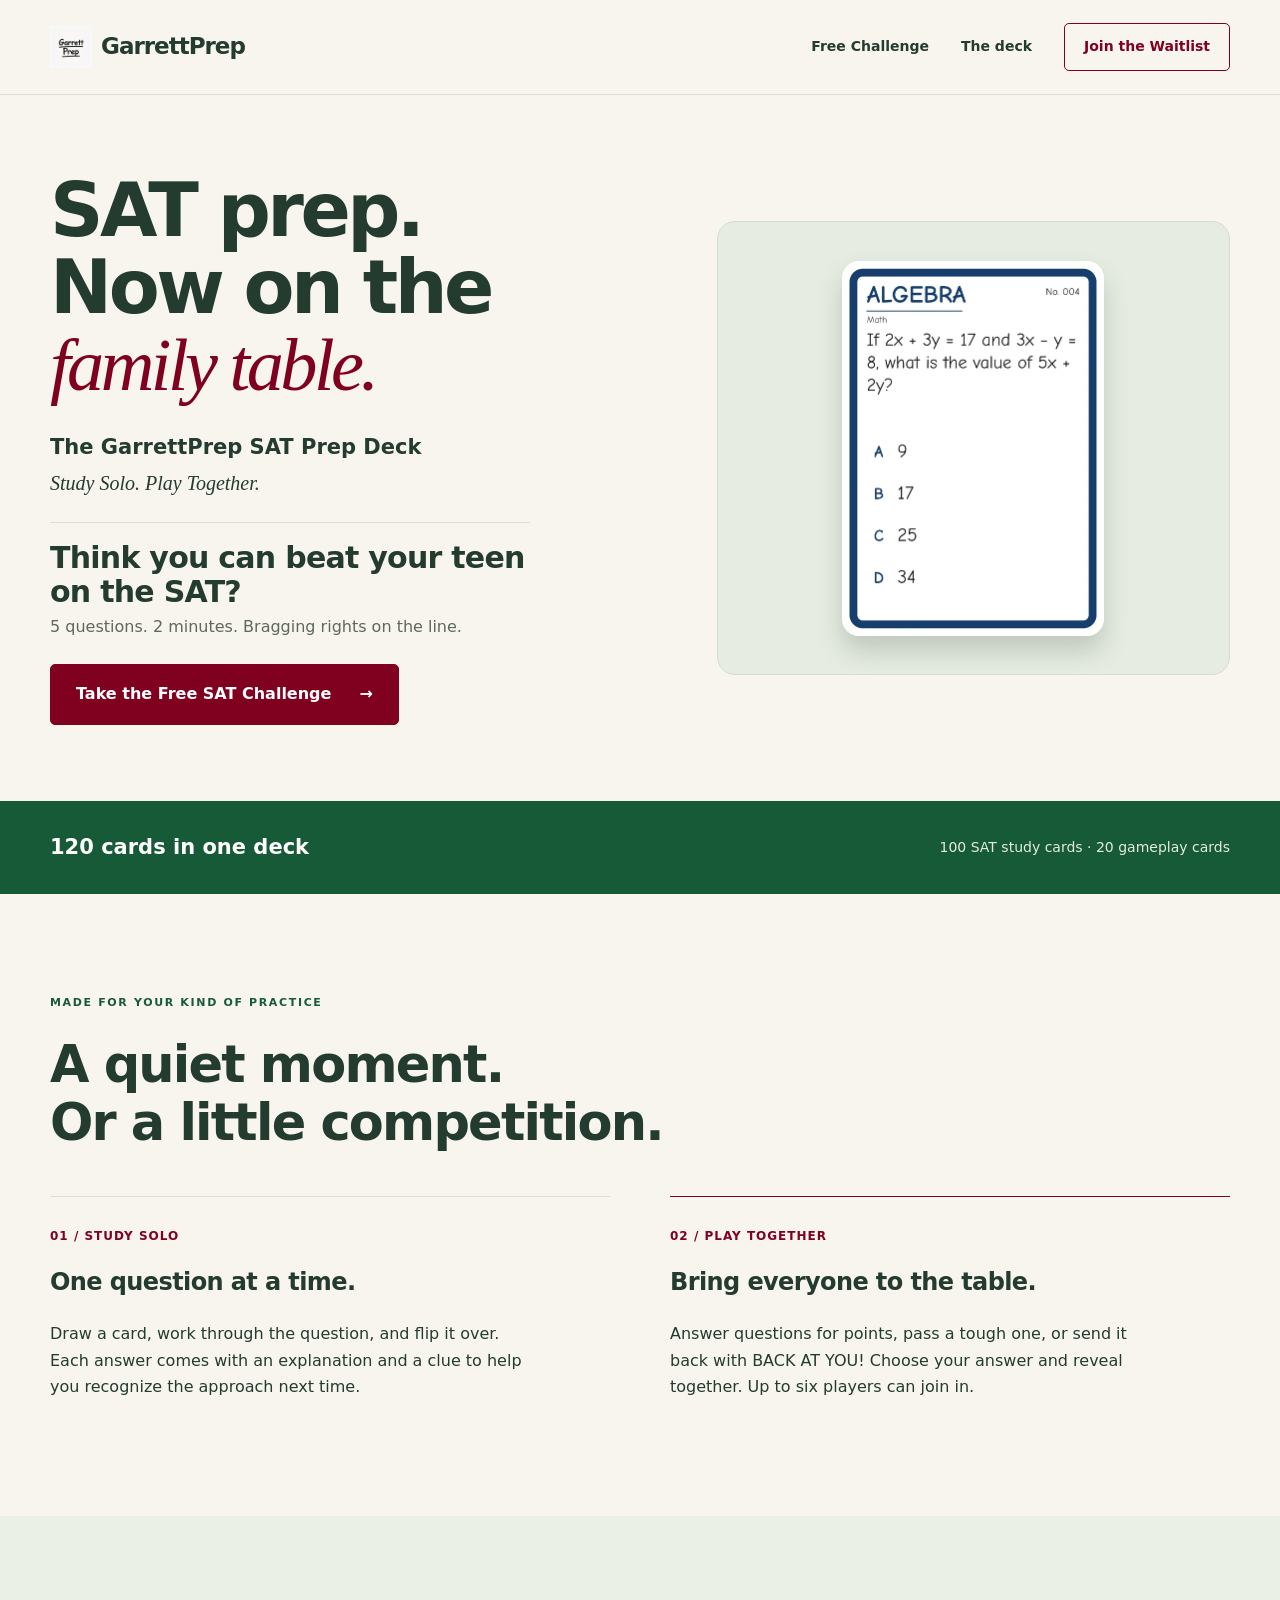
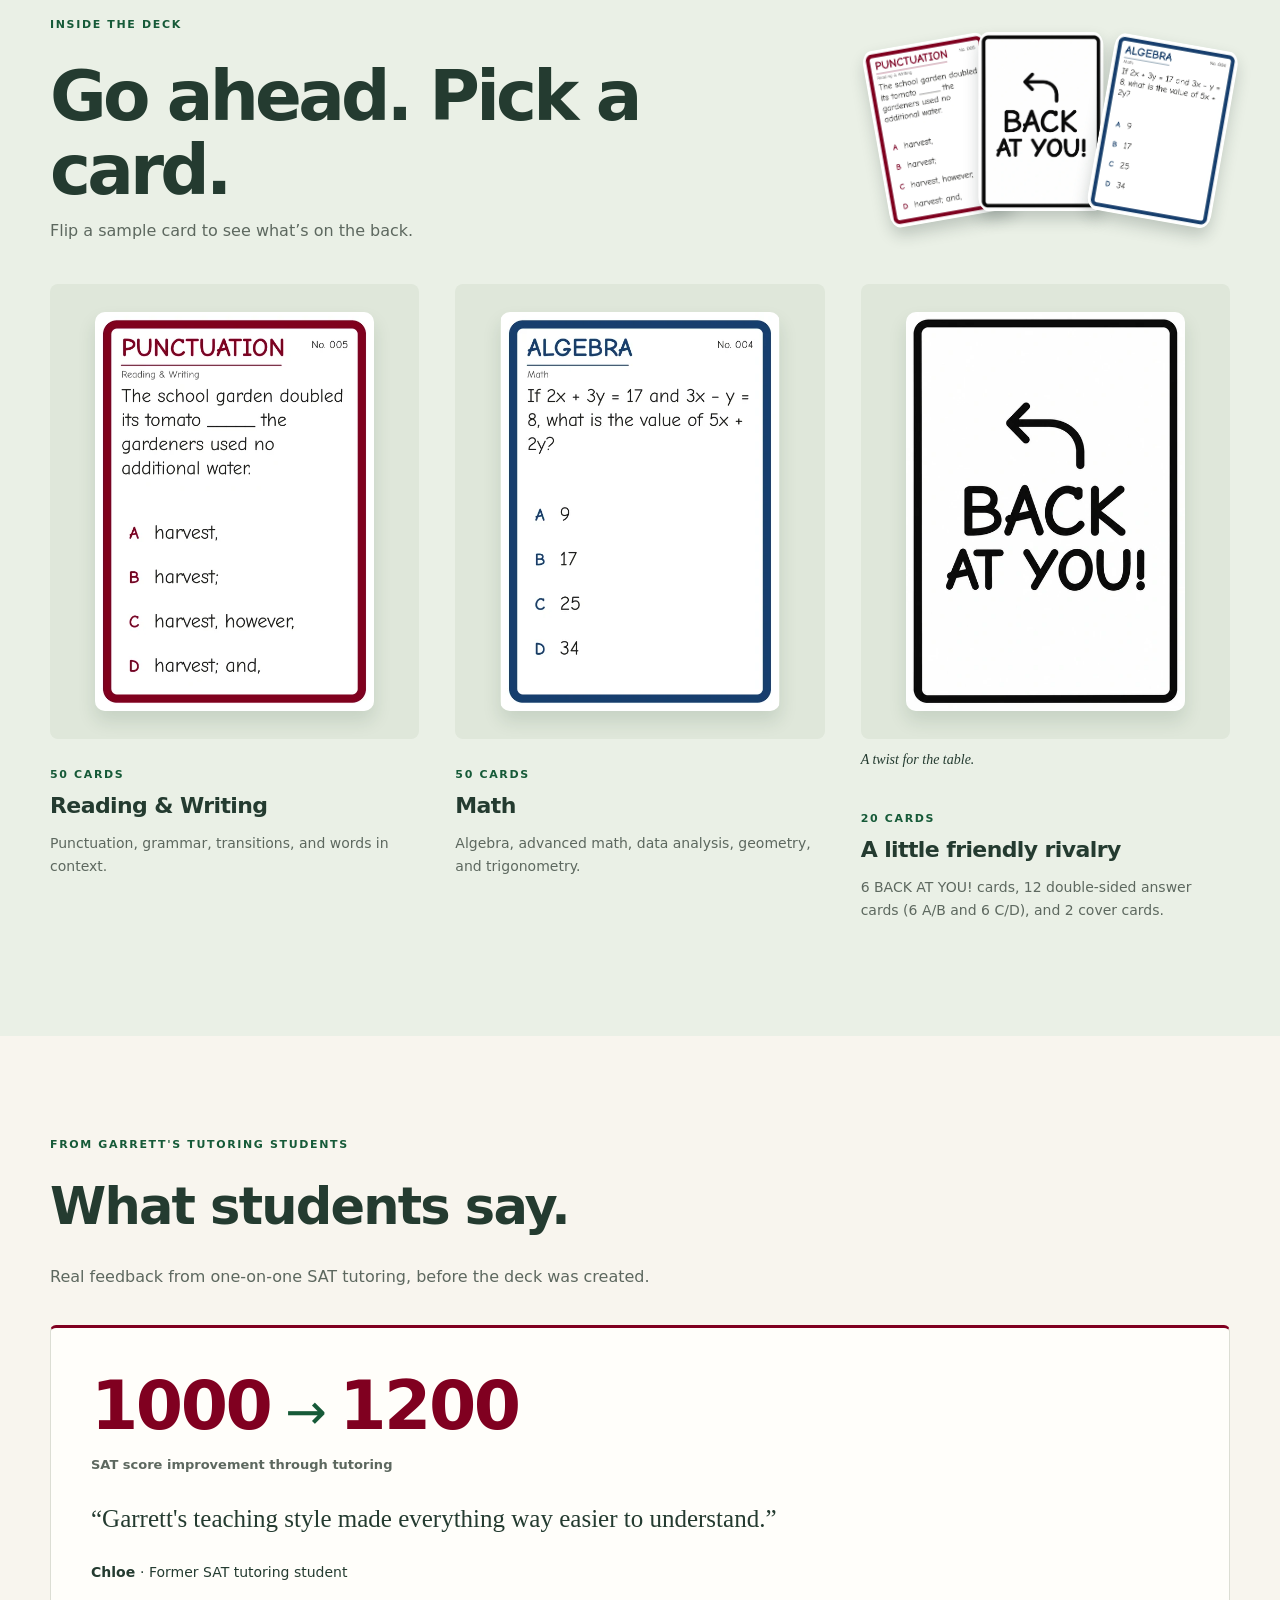
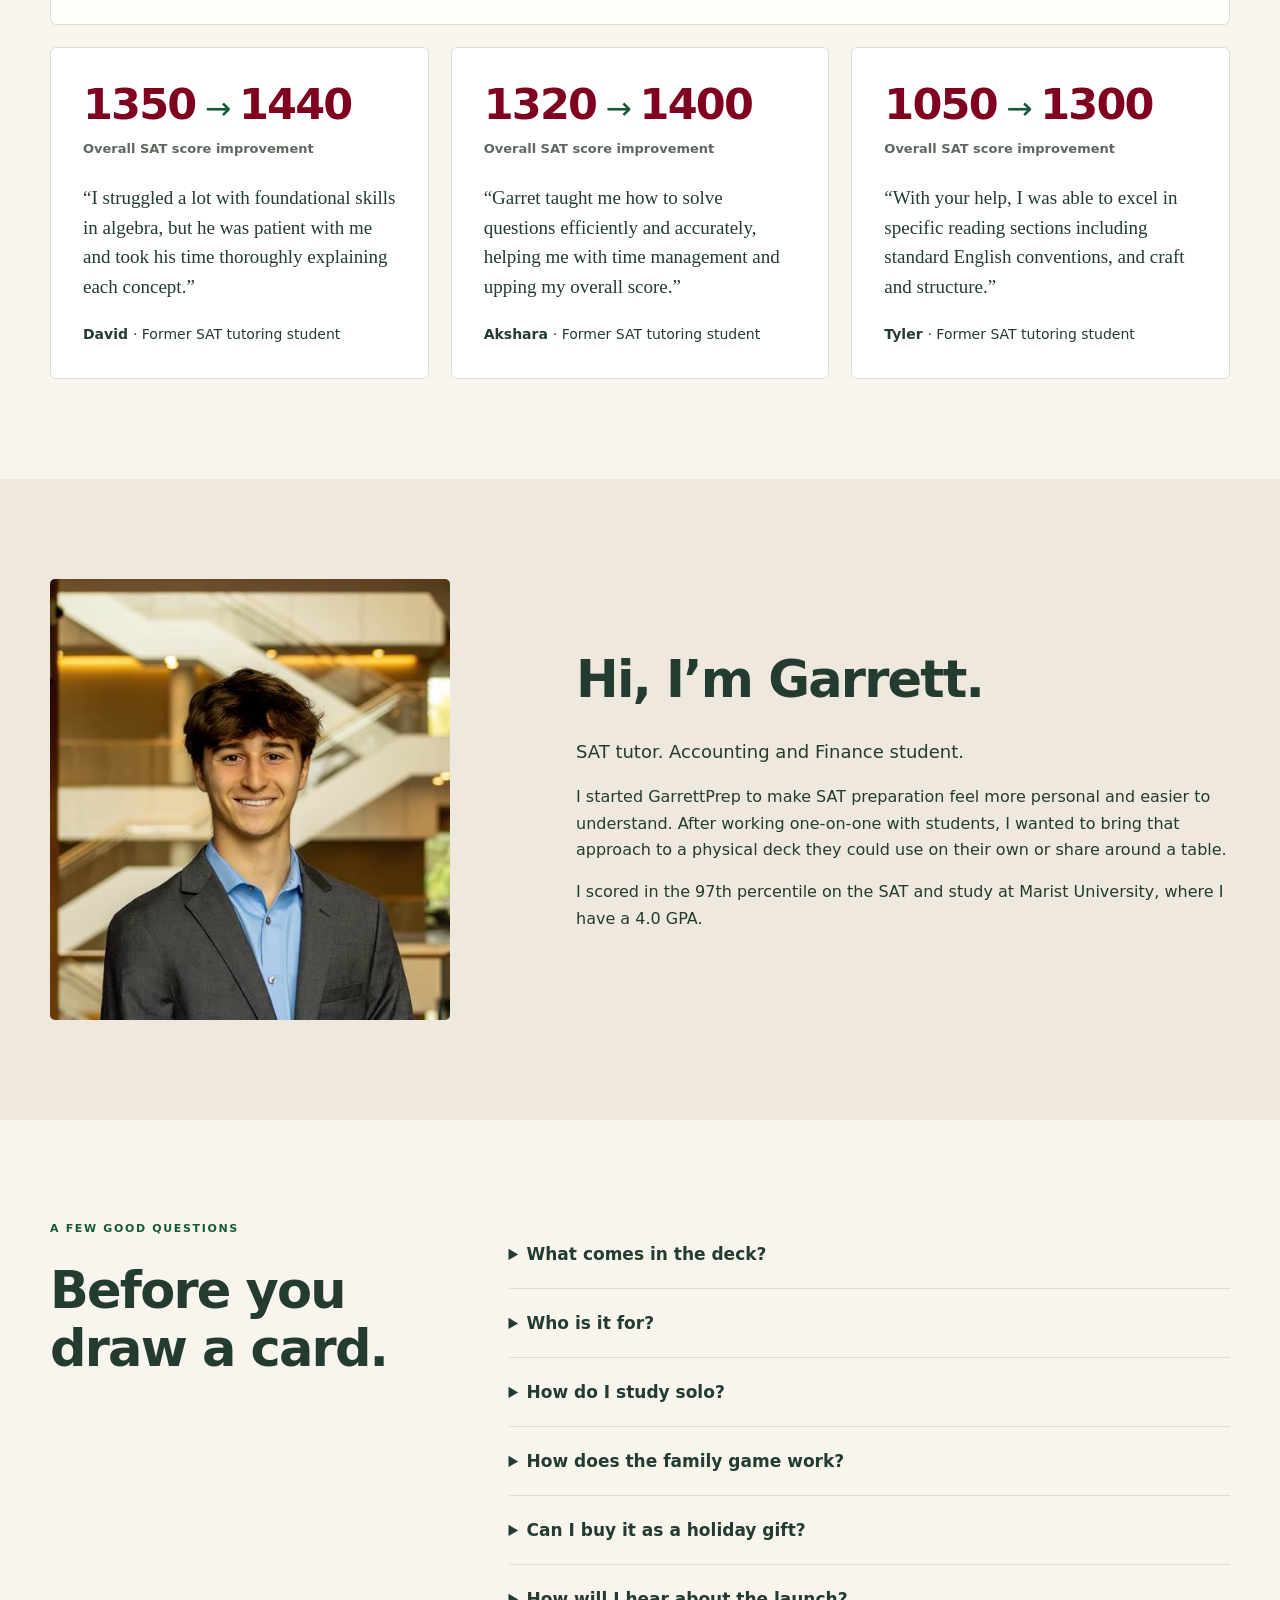
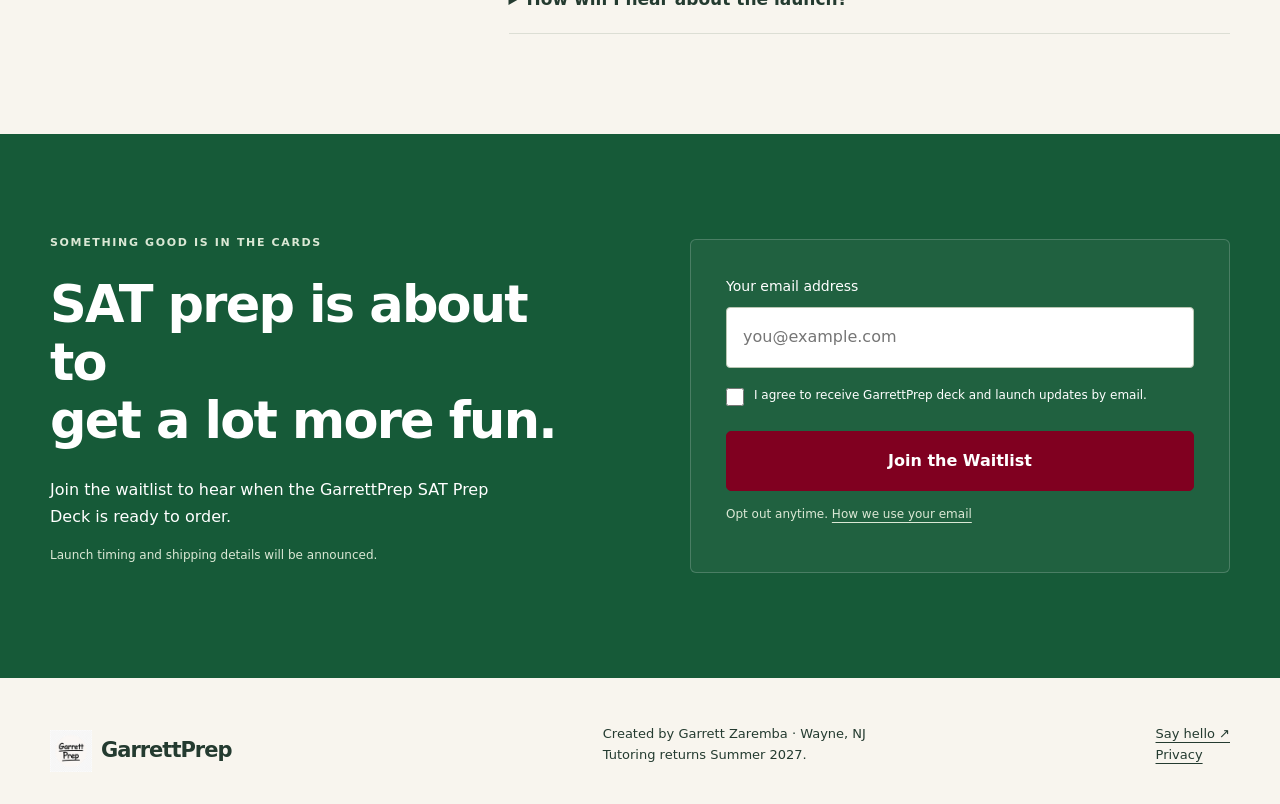
==== commit ee6a0b37: "Let players review either side of checked SAT cards" ====
--- a/index.html
+++ b/index.html
@@ -53,7 +53,7 @@
 <div class="deck-count">
 <div class="wrap">
 <strong>120 cards in one deck</strong>
-<p>100 SAT study cards · 18 gameplay cards · 2 cover/blocker cards</p>
+<p>100 SAT study cards · 20 gameplay cards</p>
 </div>
 </div>
 <section class="section wrap" id="how-it-works">
@@ -123,9 +123,9 @@
 </button>
 </div>
 <p class="game-caption">A twist for the table.</p>
-<p class="eyebrow">18 CARDS</p>
+<p class="eyebrow">20 CARDS</p>
 <h3>A little friendly rivalry</h3>
-<p>6 BACK AT YOU! cards and 12 double-sided answer cards (6 A/B and 6 C/D).</p>
+<p>6 BACK AT YOU! cards, 12 double-sided answer cards (6 A/B and 6 C/D), and 2 cover cards.</p>
 </article>
 </div>
 </div>
@@ -182,7 +182,7 @@
 <div>
 <details>
 <summary>What comes in the deck?</summary>
-<p>The 120-card deck includes 100 SAT study cards (50 Math and 50 Reading &amp; Writing), 18 gameplay cards (6 BACK AT YOU! cards and 12 double-sided A/B and C/D answer cards), and 2 cover/blocker cards to conceal answers or reveals. Each study card includes an answer, explanation, and clue on the back.</p>
+<p>The 120-card deck includes 100 SAT study cards (50 Math and 50 Reading &amp; Writing) and 20 gameplay cards. The gameplay cards include 6 BACK AT YOU! cards, 12 double-sided A/B and C/D answer cards, and 2 cover cards to conceal answers or reveals. Each study card includes an answer, explanation, and clue on the back.</p>
 </details>
 <details>
 <summary>Who is it for?</summary>
--- a/styles.css
+++ b/styles.css
@@ -559,9 +559,11 @@
 .quiz-card {
   --card-color:#153c69;
   --card-tint:#edf3f8;
+  --card-border:clamp(7px,2.1vw,11px);
+  position:relative;
   display:grid;
   aspect-ratio:7 / 10;
-  border:clamp(7px,2.1vw,11px) solid var(--card-color);
+  border:var(--card-border) solid var(--card-color);
   border-radius:19px;
   padding:clamp(10px,3.25vw,17px);
   background:#fff;
@@ -580,7 +582,18 @@
 .quiz-front,.quiz-back {
   display:flex;
   flex-direction:column;
+  grid-area:1 / 1;
   min-width:0}
+.quiz-card.is-checked > :is(.quiz-front,.quiz-back)[hidden] {
+  display:flex;
+  visibility:hidden}
+.quiz-flip {
+  position:absolute;
+  inset:calc(-1 * var(--card-border));
+  border:0;
+  border-radius:inherit;
+  background:transparent;
+  cursor:pointer}
 .quiz-meta {
   display:grid;
   grid-template-columns:minmax(0,1fr) auto;
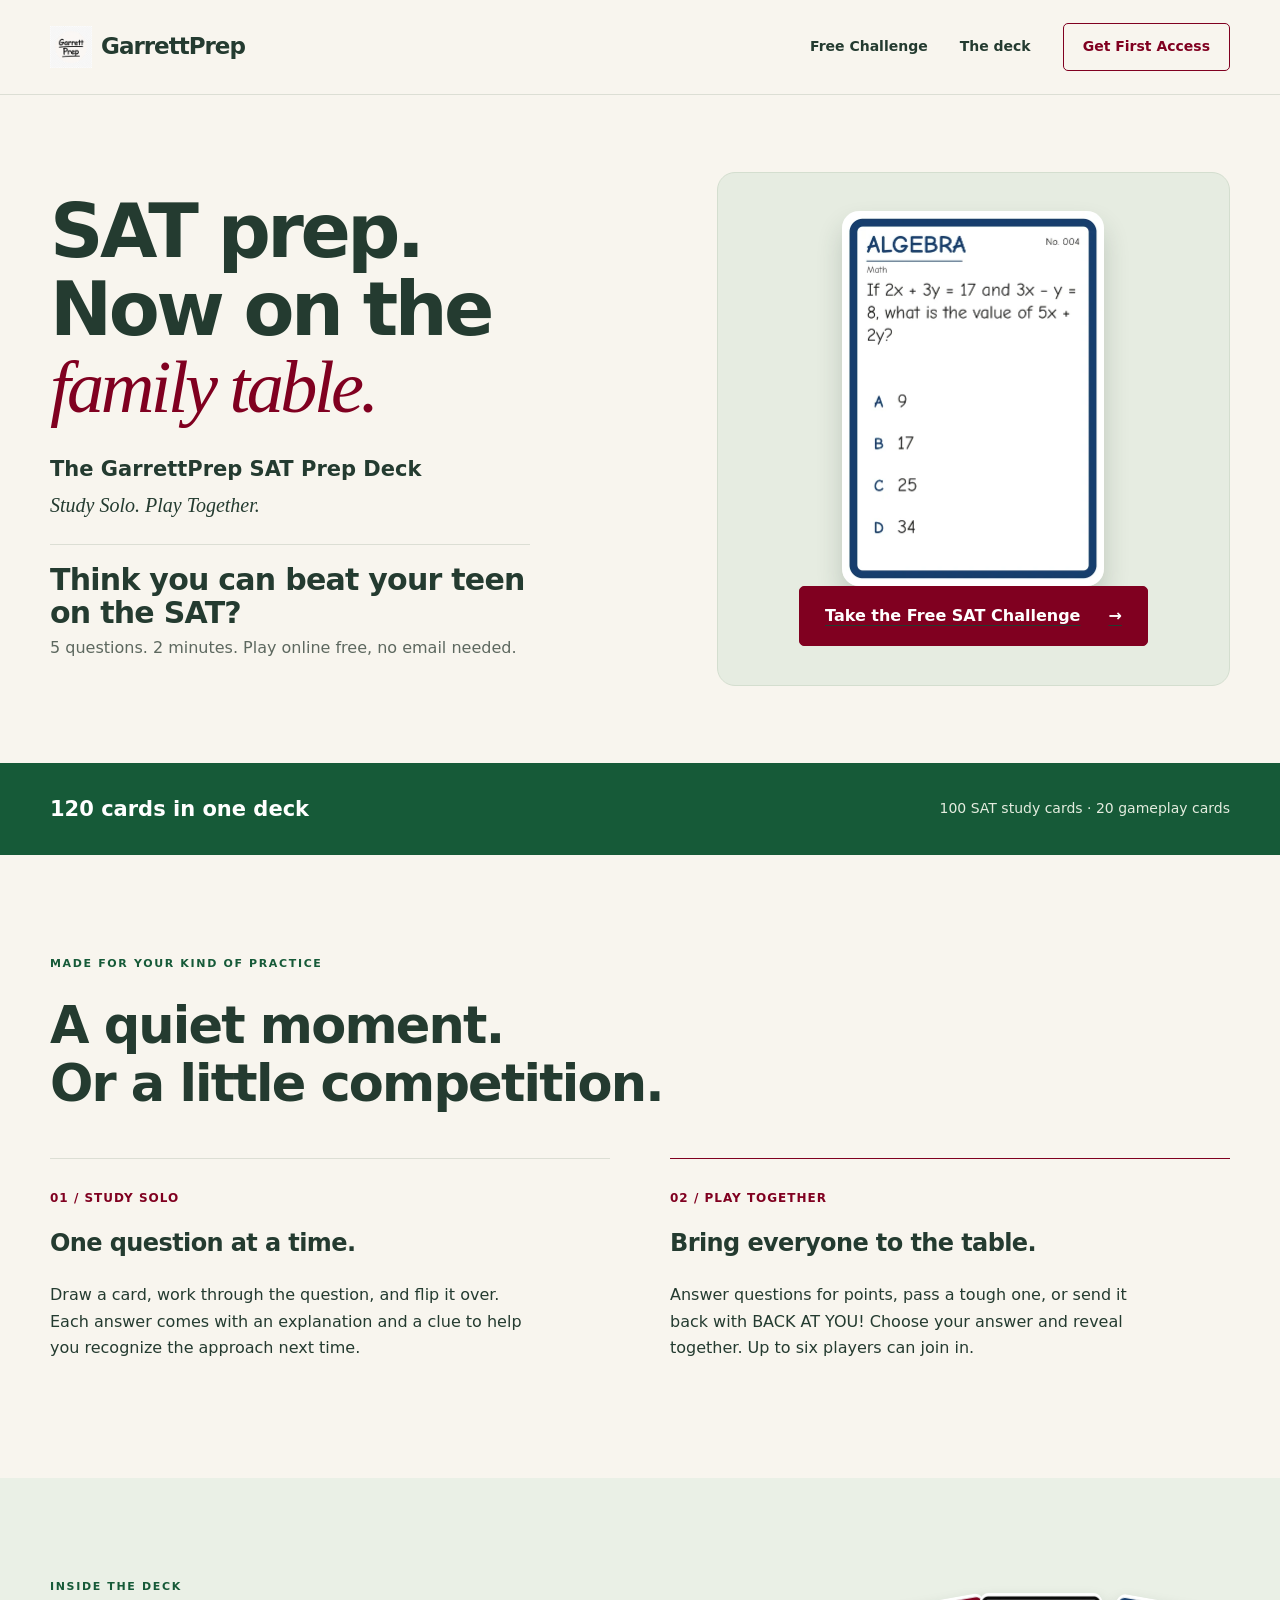
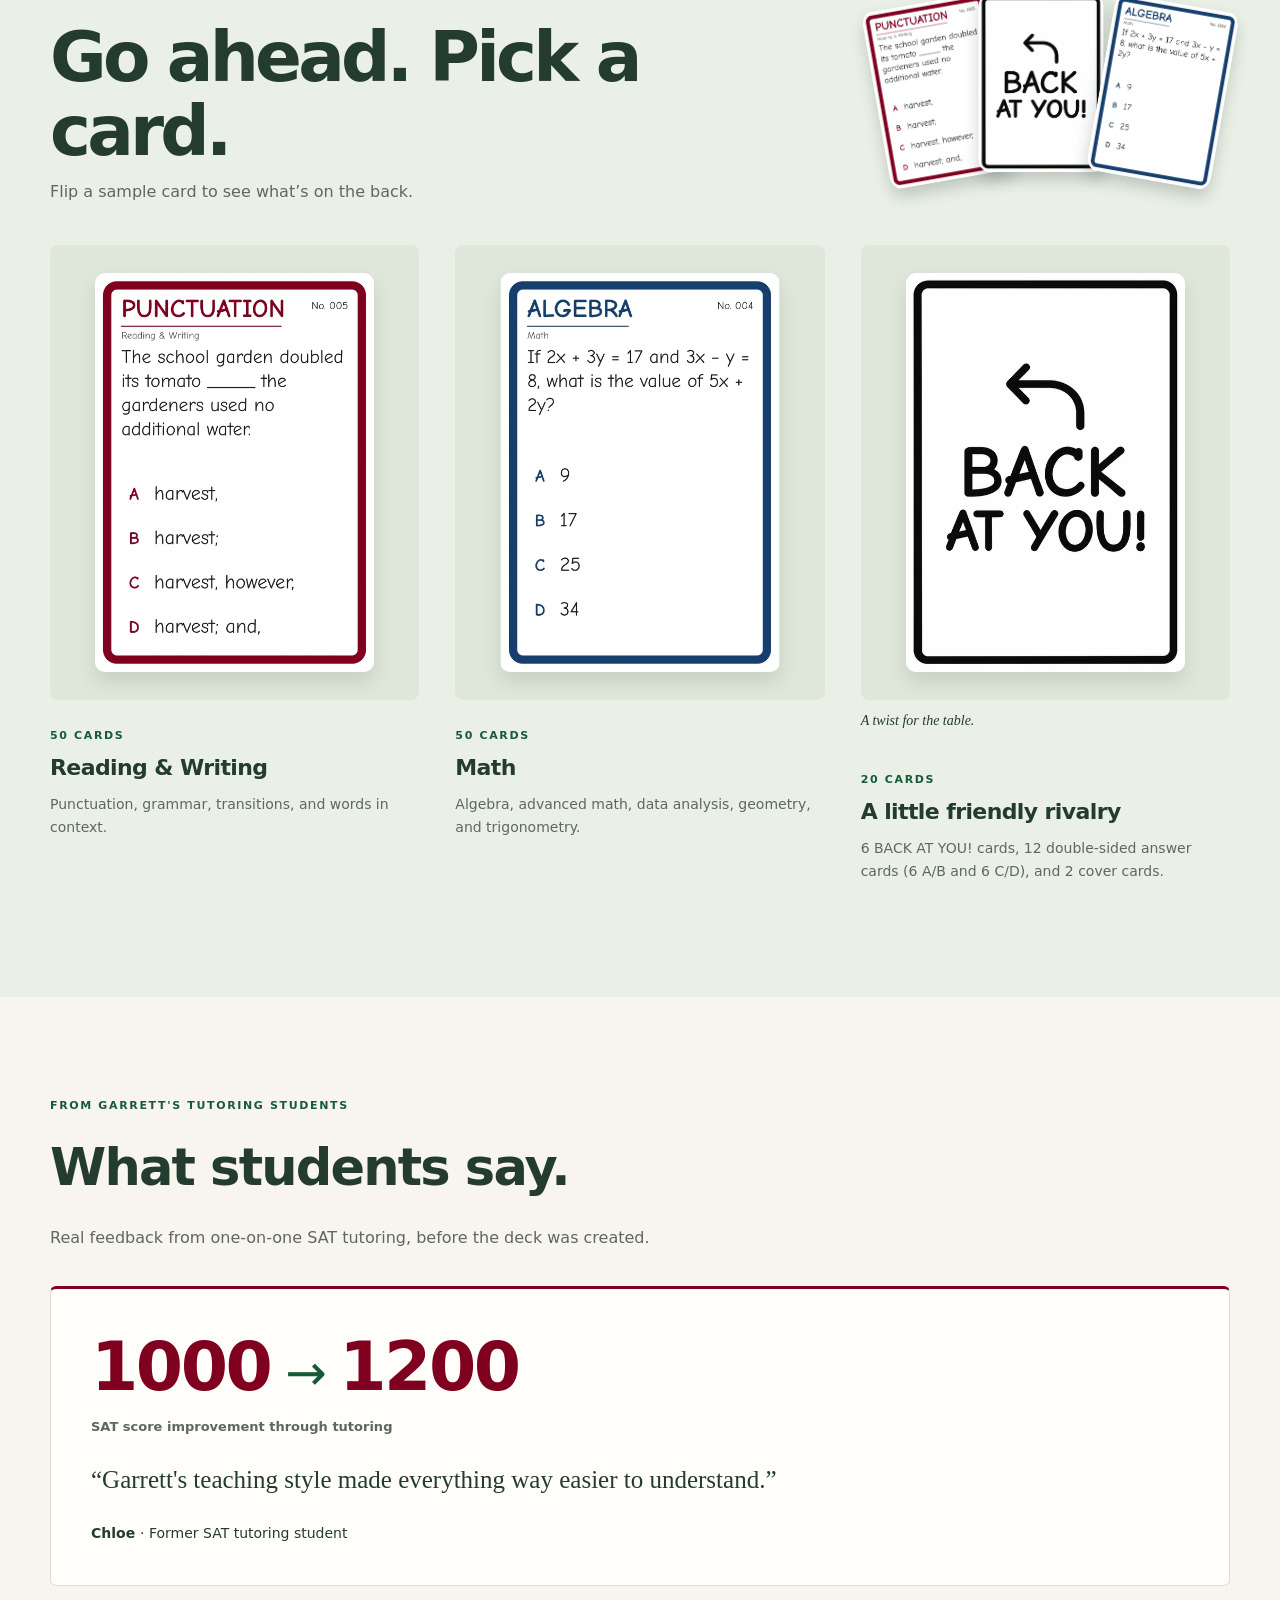
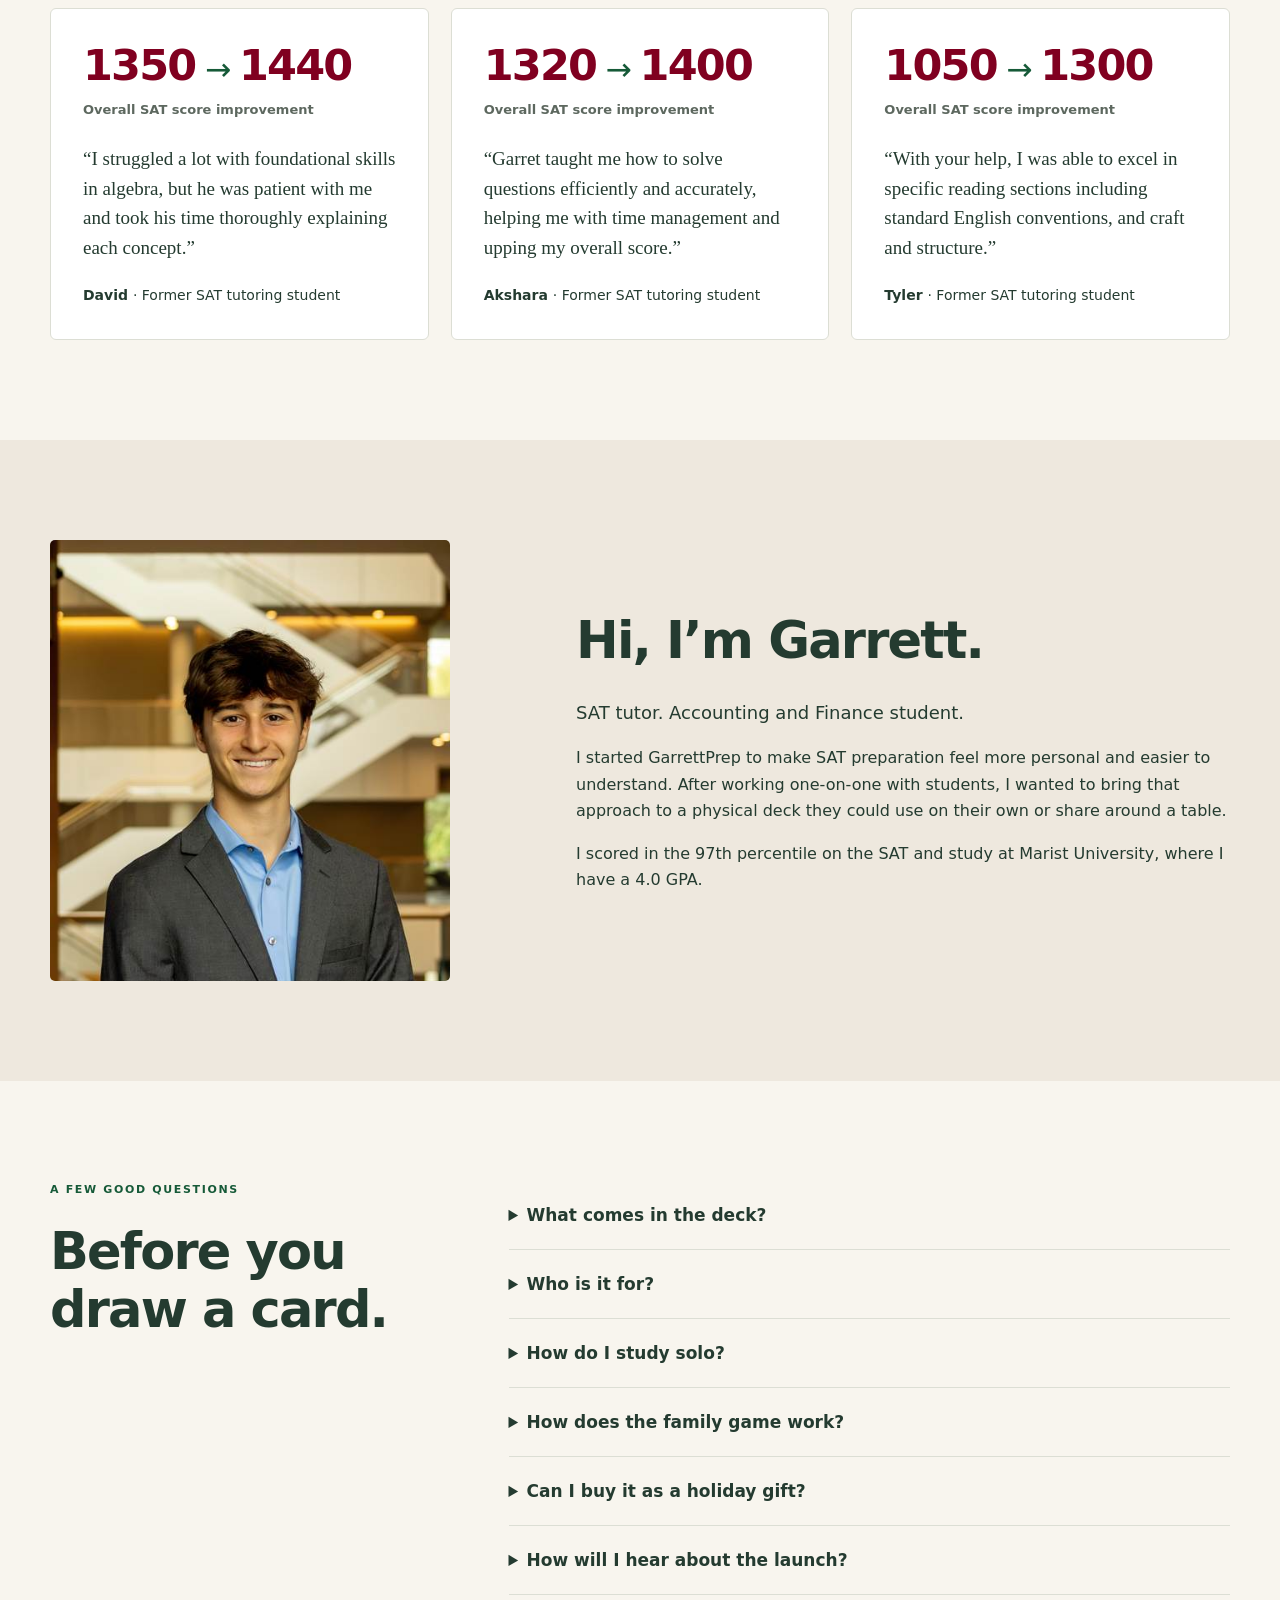
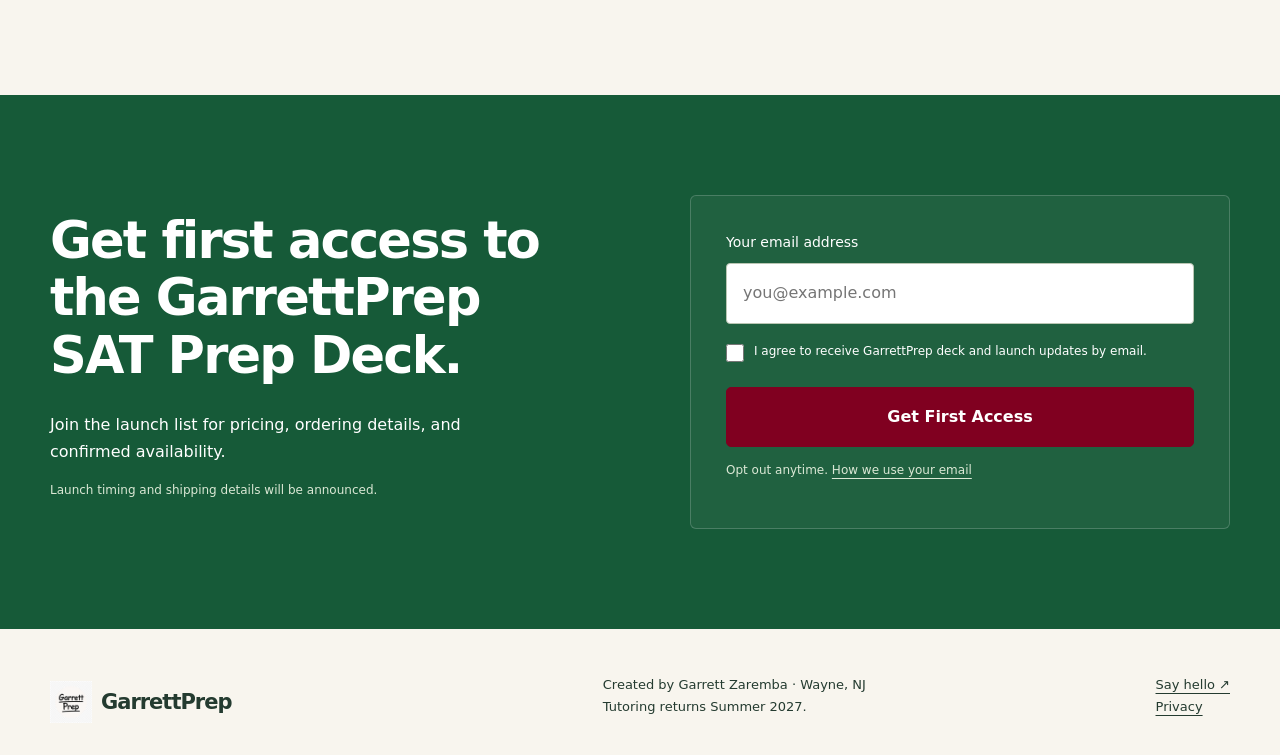
==== commit 5a04f8e5: "Improve early-access funnel: index.html" ====
--- a/index.html
+++ b/index.html
@@ -16,6 +16,7 @@
 <link rel="stylesheet" href="styles.css">
 <script src="product-config.js" defer>
 </script>
+<script src="launch.js" defer></script>
 <script src="script.js" defer>
 </script>
 </head>
@@ -30,7 +31,7 @@
 <nav aria-label="Main navigation">
 <a class="nav-challenge" href="challenge.html">Free Challenge</a>
 <a href="#inside">The deck</a>
-<a class="button button-outline small" href="#launch">Join the Waitlist</a>
+<a class="button button-outline small" href="#launch">Get First Access</a>
 </nav>
 </div>
 </header>
@@ -42,13 +43,13 @@
 <p class="tagline">Study Solo. Play Together.</p>
 <div class="hero-invitation">
 <h2>Think you can beat your teen on the SAT?</h2>
-<p>5 questions. 2 minutes. Bragging rights on the line.</p>
-</div>
-</div>
-<figure class="preview-stage">
+<p>5 questions. 2 minutes. Play online free, no email needed.</p>
+</div>
+</div>
+<a class="preview-stage" href="challenge.html?from=home" aria-label="Take the Free SAT Challenge">
 <img src="assets/math-front.webp" width="525" height="751" alt="GarrettPrep Algebra card 004. If 2x + 3y = 17 and 3x − y = 8, what is the value of 5x + 2y? A: 9. B: 17. C: 25. D: 34.">
-</figure>
-<a class="button hero-action" href="challenge.html?from=home">Take the Free SAT Challenge <span aria-hidden="true">→</span></a>
+<span class="button preview-action">Take the Free SAT Challenge <span aria-hidden="true">→</span></span>
+</a>
 </section>
 <div class="deck-count">
 <div class="wrap">
@@ -209,14 +210,19 @@
 <section class="launch section" id="launch">
 <div class="wrap launch-grid">
 <div>
-<p class="eyebrow">Something good is in the cards</p>
-<h2>SAT prep is about to<br>get a lot more fun.</h2>
-<p>Join the waitlist to hear when the GarrettPrep SAT Prep Deck is ready to order.</p>
+
+<h2>Get first access to the GarrettPrep SAT Prep Deck.</h2>
+<p>Join the launch list for pricing, ordering details, and confirmed availability.</p>
 <p class="quiet" data-fulfillment>Launch timing and shipping details will be announced.</p>
 </div>
 <div class="form-panel">
 <form name="deck-launch" method="POST" data-netlify="true" netlify-honeypot="bot-field" action="/thank-you" id="launch-form">
 <input type="hidden" name="form-name" value="deck-launch">
+<input type="hidden" name="utm_source" value="">
+<input type="hidden" name="utm_medium" value="">
+<input type="hidden" name="utm_campaign" value="">
+<input type="hidden" name="utm_content" value="">
+<input type="hidden" name="signup_location" value="homepage">
 <p hidden>
 <label>Leave this blank <input name="bot-field" tabindex="-1" autocomplete="off">
 </label>
@@ -227,7 +233,7 @@
 <input type="checkbox" name="consent" value="Yes — send me GarrettPrep deck and launch updates" required>
 <span>I agree to receive GarrettPrep deck and launch updates by email.</span>
 </label>
-<button class="button" type="submit">Join the Waitlist</button>
+<button class="button" type="submit">Get First Access</button>
 <p class="form-status" id="form-status" role="status" aria-live="polite">
 </p>
 <p class="quiet">Opt out anytime. <a href="privacy.html">How we use your email</a>
--- a/styles.css
+++ b/styles.css
@@ -10,6 +10,7 @@
   font-display:swap}
 
 :root {
+  --card-flip-motion:transform .68s cubic-bezier(.2,.72,.2,1);
   --cream:#f8f5ee;
   --ink:#243b30;
   --green:#165a38;
@@ -274,6 +275,8 @@
   width:100%;
   box-shadow:0 10px 18px #193f2820;
   border-radius:10px}
+.card-flip,.quiz-card {
+  perspective:1100px}
 .card-flip {
   display:block;
   width:100%;
@@ -283,28 +286,29 @@
   background:transparent;
   cursor:pointer;
   position:relative;
-  perspective:1100px;
   border-radius:10px}
+.card-flip-inner,.quiz-sides {
+  transform-style:preserve-3d;
+  -webkit-transform-style:preserve-3d}
 .card-flip-inner {
   display:block;
   width:100%;
   height:100%;
   position:relative;
-  transform-style:preserve-3d;
-  -webkit-transform-style:preserve-3d;
-  transition:transform .68s cubic-bezier(.2,.72,.2,1)}
-.card-flip.is-flipped .card-flip-inner {
+  transition:var(--card-flip-motion)}
+.card-flip.is-flipped .card-flip-inner,.quiz-card.is-revealed .quiz-sides {
   transform:rotateY(180deg)}
 .card-face {
   display:block;
   position:absolute;
   inset:0;
-  border-radius:10px;
+  border-radius:10px}
+.card-face,.quiz-front,.quiz-back {
   backface-visibility:hidden;
   -webkit-backface-visibility:hidden}
 .card-front {
   transform:rotateY(0deg)}
-.card-back {
+.card-back,.quiz-back {
   transform:rotateY(180deg)}
 .card-face img {
   width:100%;
@@ -557,39 +561,43 @@
 .round-progress progress::-webkit-progress-value {
   background:var(--green)}
 .quiz-card {
-  --card-color:#153c69;
-  --card-tint:#edf3f8;
   --card-border:clamp(7px,2.1vw,11px);
   position:relative;
+  border-radius:19px;
+  color:#181818;
+  font:400 clamp(19px,5.7vw,24px)/1.3 "Comic Neue","Comic Sans MS",system-ui,sans-serif}
+.quiz-sides {
   display:grid;
   aspect-ratio:7 / 10;
+  transform:rotateY(0deg)}
+.quiz-card.is-animated .quiz-sides {
+  transition:var(--card-flip-motion)}
+.quiz-front,.quiz-back {
+  display:flex;
+  flex-direction:column;
+  grid-area:1 / 1;
+  min-width:0;
   border:var(--card-border) solid var(--card-color);
   border-radius:19px;
   padding:clamp(10px,3.25vw,17px);
   background:#fff;
-  color:#181818;
-  font:400 clamp(19px,5.7vw,24px)/1.3 "Comic Neue","Comic Sans MS",system-ui,sans-serif;
   box-shadow:0 8px 20px #233c301f}
-.quiz-card.is-reading {
+.quiz-front {
+  --card-color:#153c69;
+  --card-tint:#edf3f8}
+.quiz-back {
+  --card-color:#7d5e00;
+  --card-tint:#fdf8e9}
+.quiz-card.is-reading .quiz-front {
   --card-color:var(--wine);
   --card-tint:#f9eef0}
-.quiz-card.is-revealed {
-  --card-color:#7d5e00;
-  --card-tint:#fdf8e9}
-.quiz-card.is-reading.is-revealed {
+.quiz-card.is-reading .quiz-back {
   --card-color:#12563b;
   --card-tint:#eff7f1}
-.quiz-front,.quiz-back {
-  display:flex;
-  flex-direction:column;
-  grid-area:1 / 1;
-  min-width:0}
-.quiz-card.is-checked > :is(.quiz-front,.quiz-back)[hidden] {
-  display:flex;
-  visibility:hidden}
 .quiz-flip {
   position:absolute;
-  inset:calc(-1 * var(--card-border));
+  inset:0;
+  z-index:1;
   border:0;
   border-radius:inherit;
   background:transparent;
@@ -913,7 +921,7 @@
 }
 
 @media(prefers-reduced-motion:reduce) {
-  .card-flip-inner {
+  .card-flip-inner,.quiz-card.is-animated .quiz-sides {
     transition:none}
   html {
   scroll-behavior:auto}
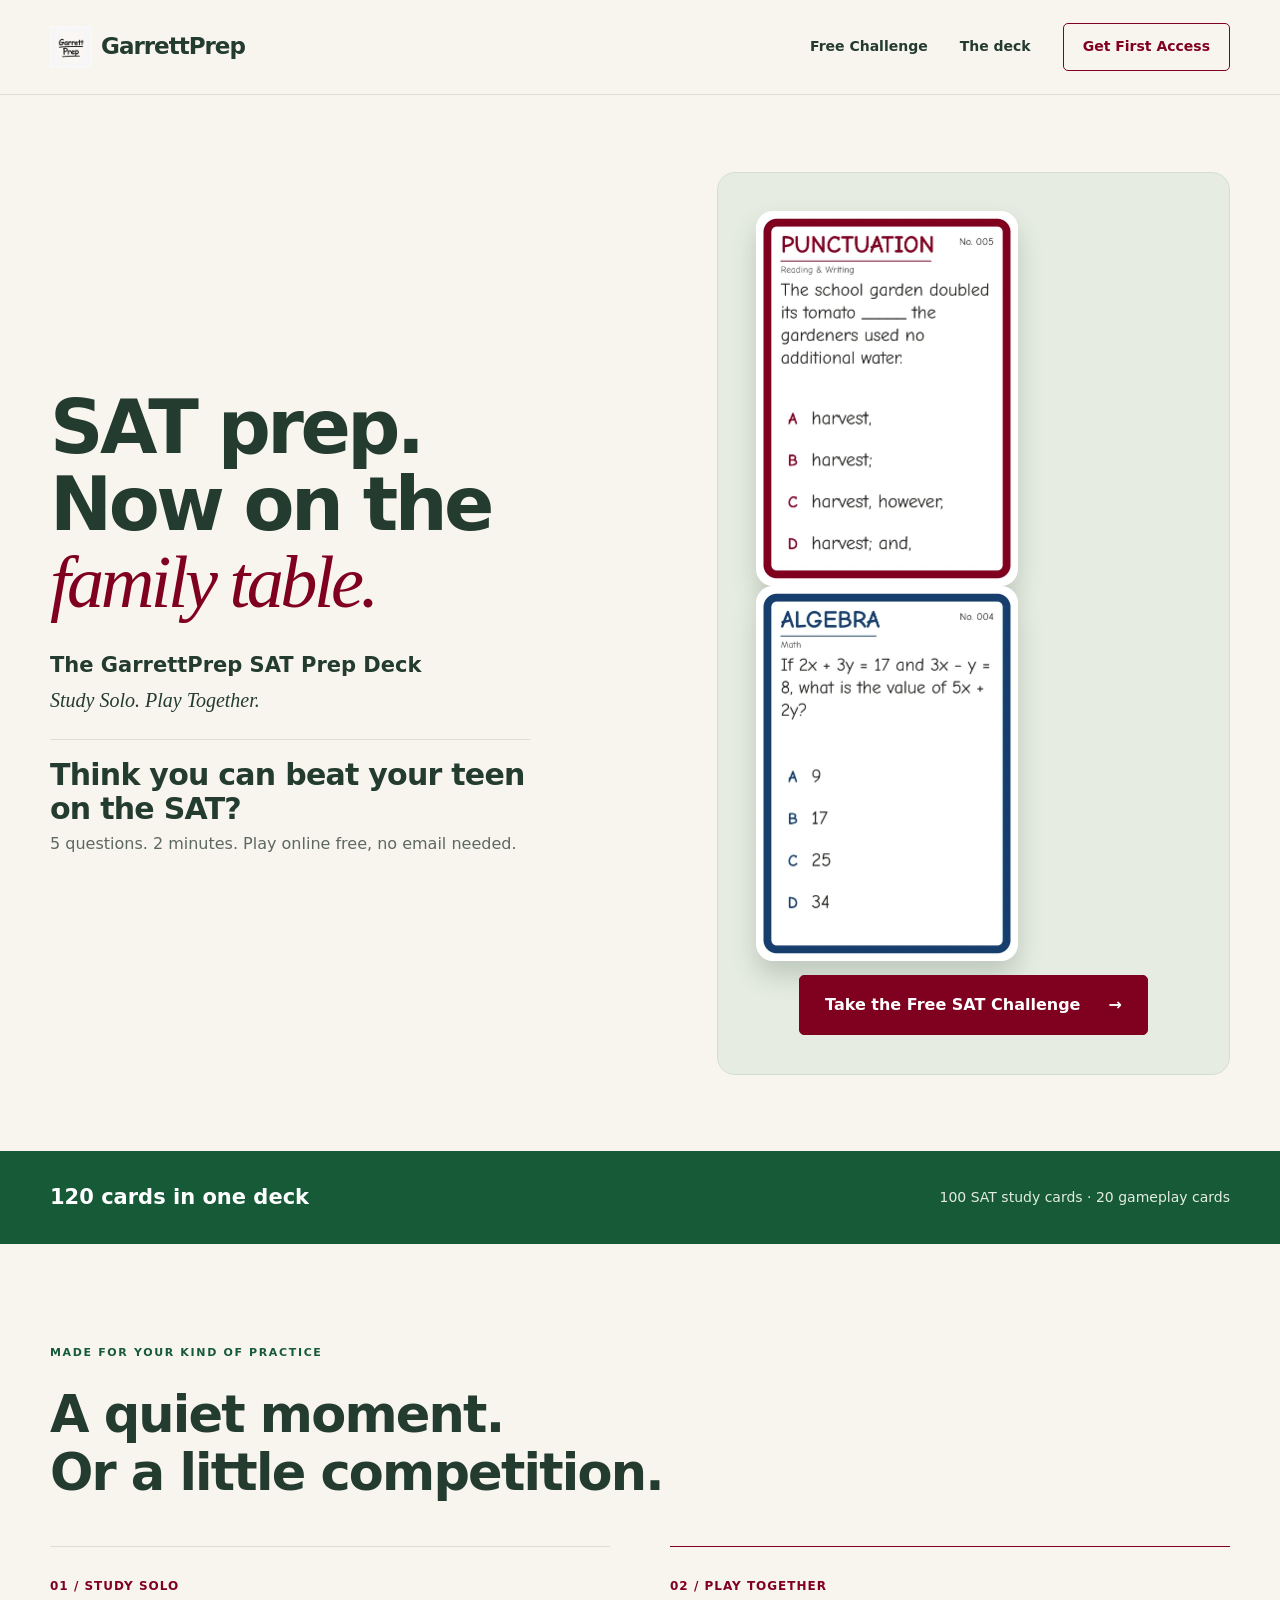
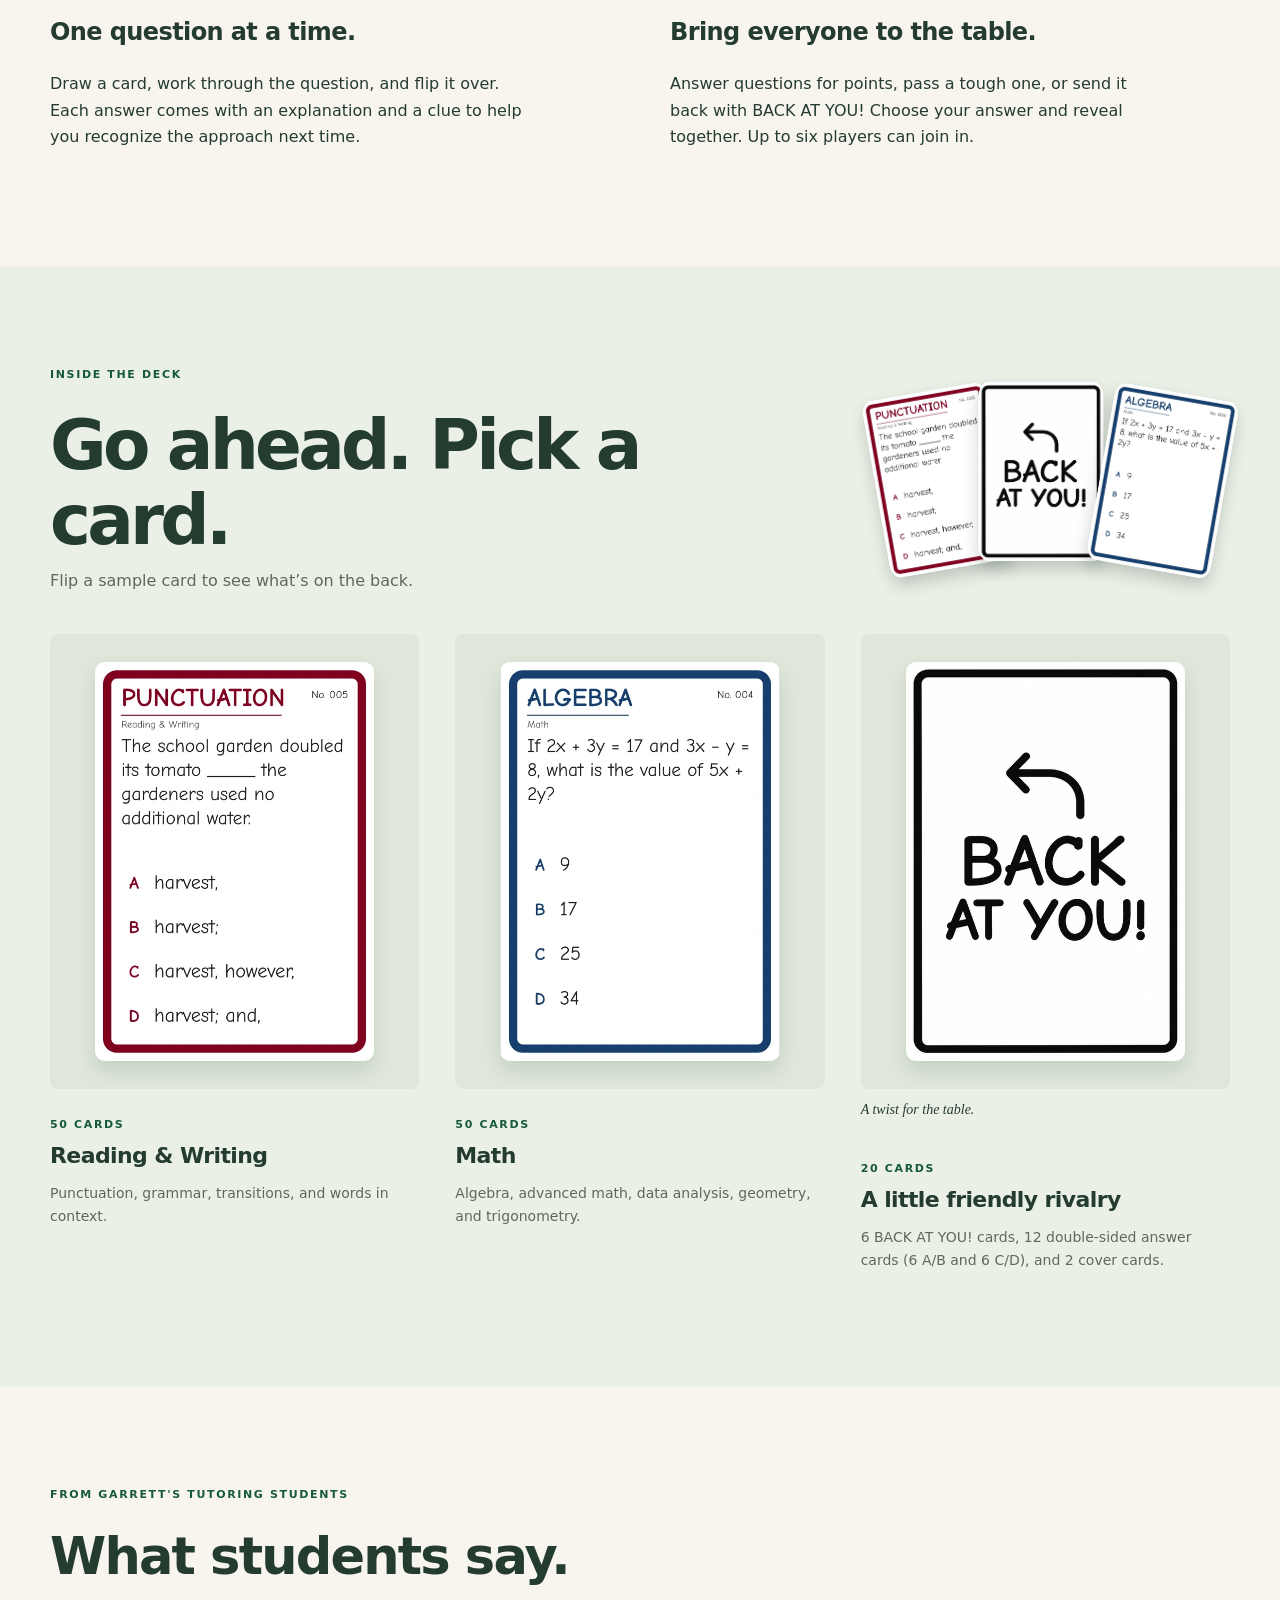
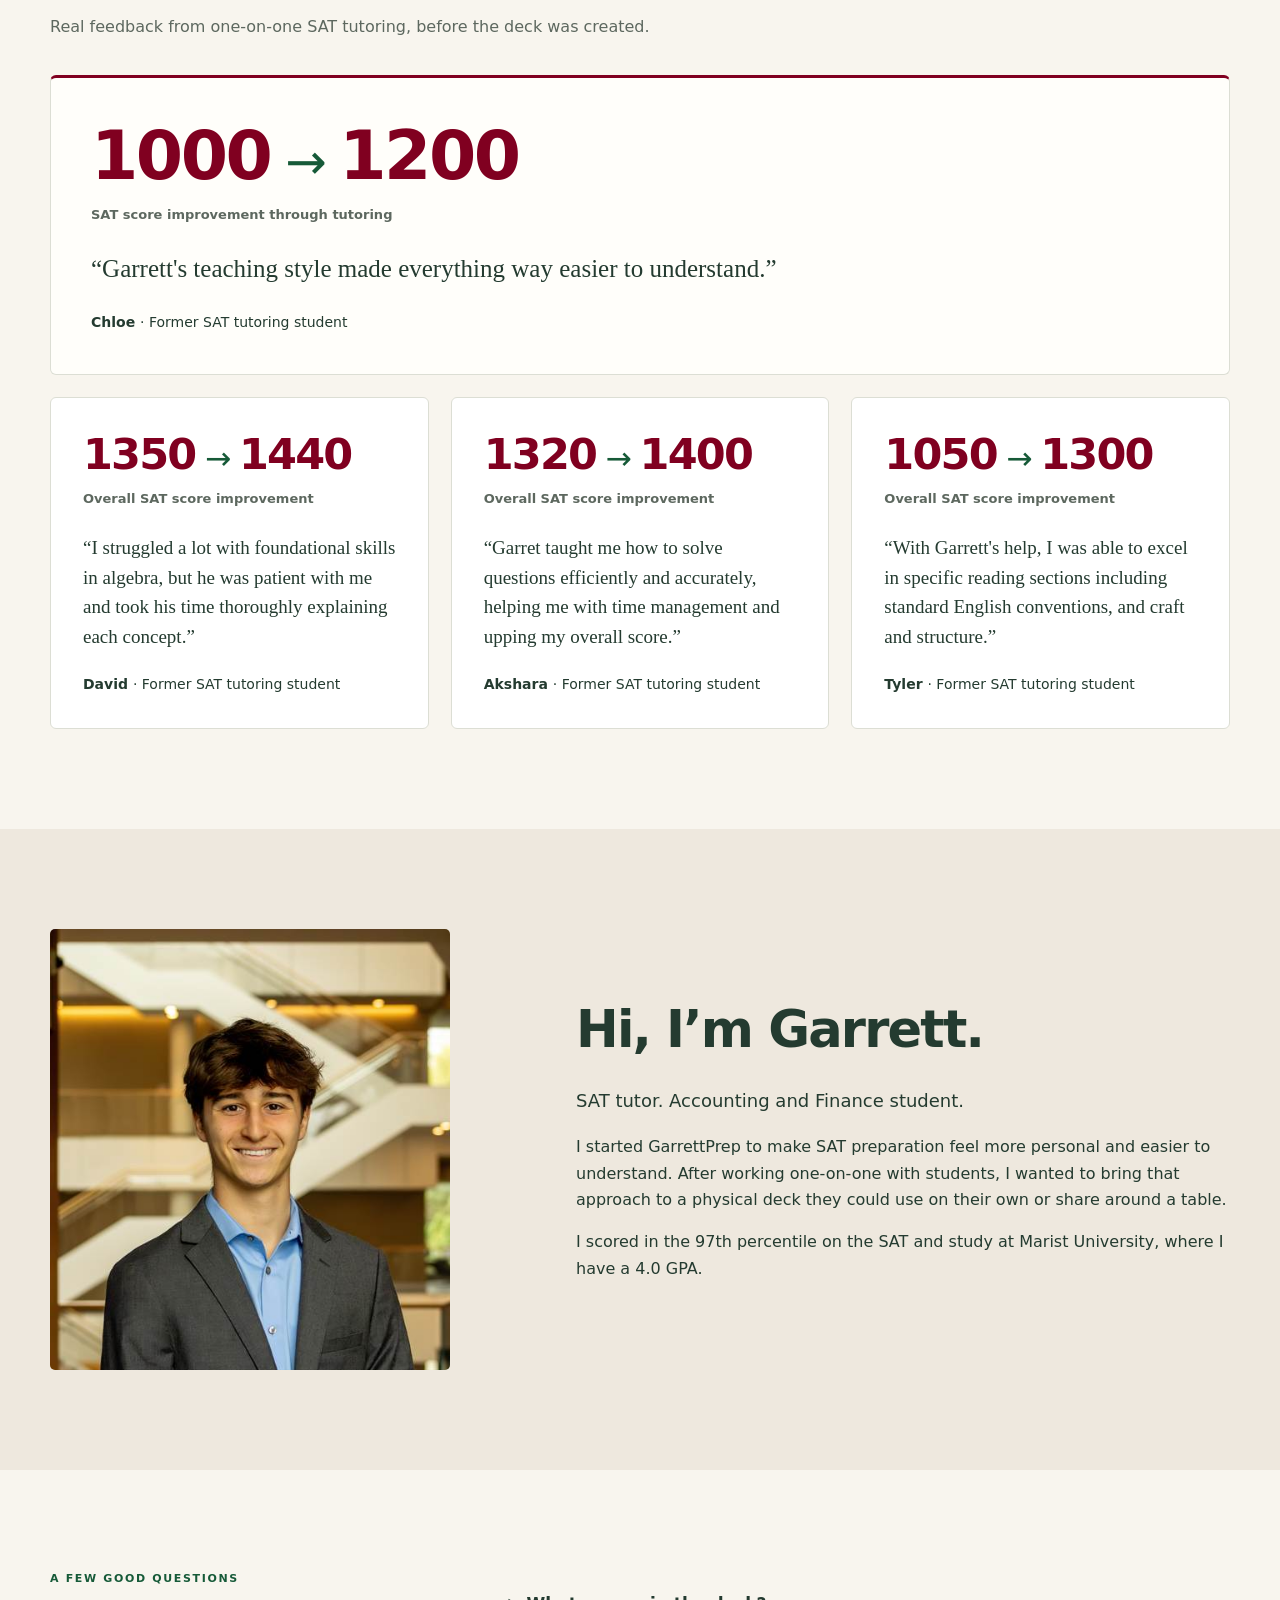
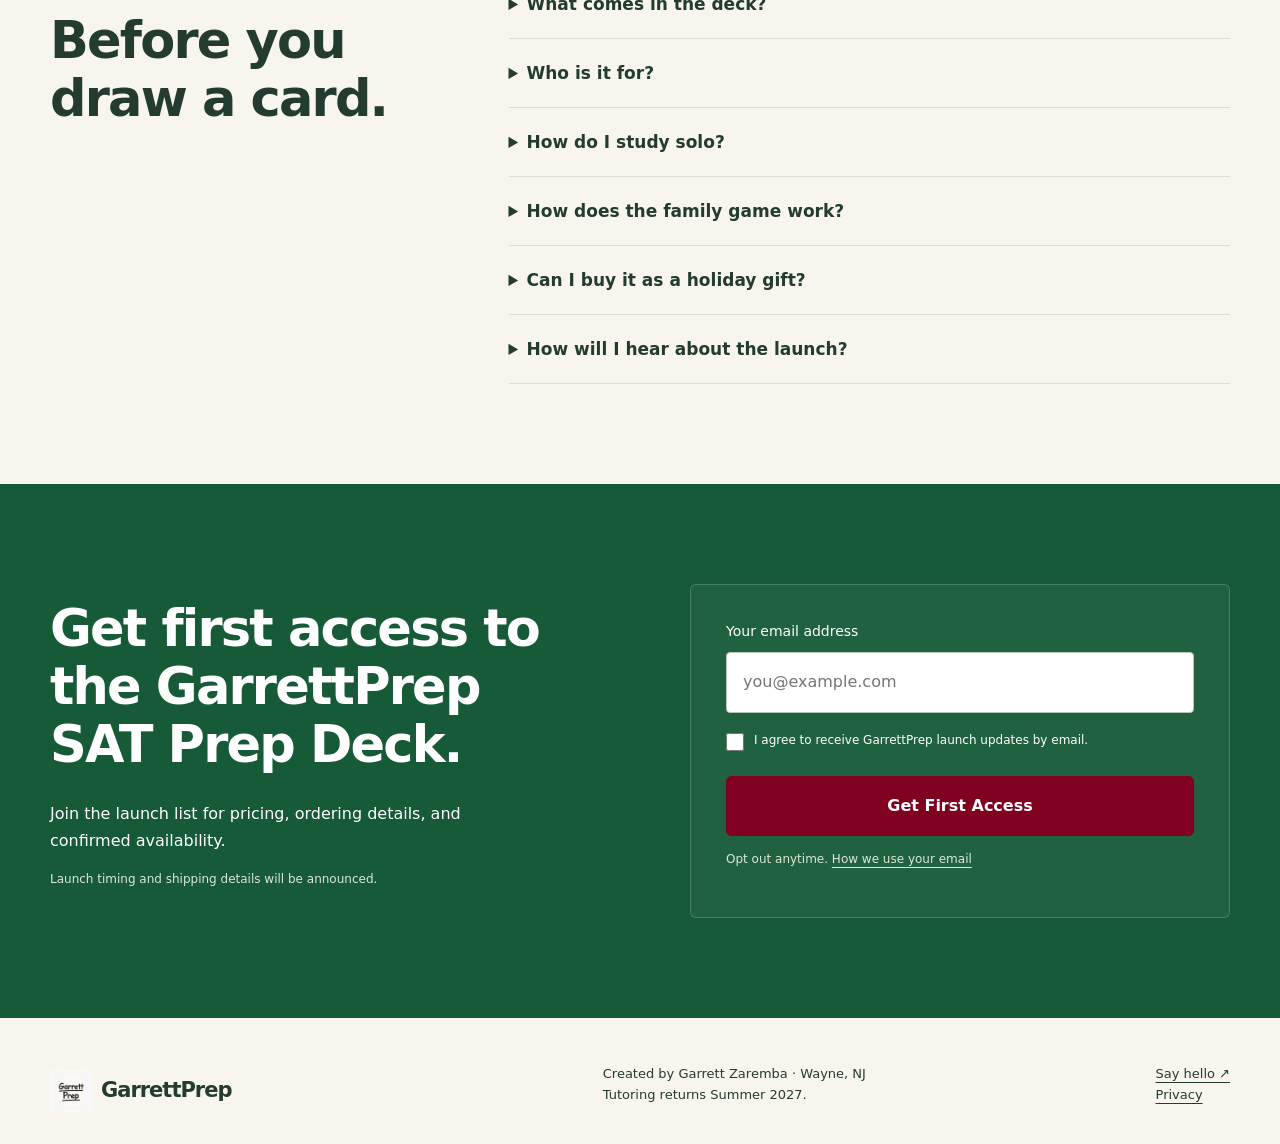
==== commit 5f03bbd4: "Show two overlapping SAT cards and update Tyler quote and email consent" ====
--- a/index.html
+++ b/index.html
@@ -46,8 +46,11 @@
 <p>5 questions. 2 minutes. Play online free, no email needed.</p>
 </div>
 </div>
-<a class="preview-stage" href="challenge.html?from=home" aria-label="Take the Free SAT Challenge">
-<img src="assets/math-front.webp" width="525" height="751" alt="GarrettPrep Algebra card 004. If 2x + 3y = 17 and 3x − y = 8, what is the value of 5x + 2y? A: 9. B: 17. C: 25. D: 34.">
+<a class="preview-stage" href="challenge.html?from=home" aria-label="Take the Free SAT Challenge. Preview Reading and Writing and Math SAT cards.">
+<span class="preview-deck" aria-hidden="true">
+<img class="preview-card preview-card-reading" src="assets/reading-front.webp" width="525" height="750" alt="">
+<img class="preview-card preview-card-math" src="assets/math-front.webp" width="525" height="750" alt="">
+</span>
 <span class="button preview-action">Take the Free SAT Challenge <span aria-hidden="true">→</span></span>
 </a>
 </section>
@@ -157,7 +160,7 @@
 <figure class="quote">
 <p class="score-jump score-jump-secondary"><span>1050</span><span class="score-arrow" aria-hidden="true">→</span><span>1300</span></p>
 <p class="score-caption">Overall SAT score improvement</p>
-<blockquote>“With your help, I was able to excel in specific reading sections including standard English conventions, and craft and structure.”</blockquote>
+<blockquote>“With Garrett's help, I was able to excel in specific reading sections including standard English conventions, and craft and structure.”</blockquote>
 <figcaption>Tyler <span>· Former SAT tutoring student</span></figcaption>
 </figure>
 </div>
@@ -231,7 +234,7 @@
 <input type="email" id="email" name="email" placeholder="you@example.com" autocomplete="email" required maxlength="254">
 <label class="consent">
 <input type="checkbox" name="consent" value="Yes — send me GarrettPrep deck and launch updates" required>
-<span>I agree to receive GarrettPrep deck and launch updates by email.</span>
+<span>I agree to receive GarrettPrep launch updates by email.</span>
 </label>
 <button class="button" type="submit">Get First Access</button>
 <p class="form-status" id="form-status" role="status" aria-live="polite">
--- a/styles.css
+++ b/styles.css
@@ -937,3 +937,21 @@
   .inside .inside-headline {
     font-size:clamp(36px,9vw,48px)}
 }
+
+.hero {grid-template-areas:"copy preview";grid-template-rows:auto}
+.hero-copy {align-self:center}
+.preview-stage {text-decoration:none;gap:14px;cursor:pointer}
+.preview-stage:focus-visible {outline:3px solid var(--wine);outline-offset:4px}
+.result-signup {grid-column:1/-1;background:#fff;border-color:#cedac9}
+@media (hover:hover) {
+  .preview-stage:hover {box-shadow:0 12px 28px #233c3029}
+  .preview-stage:hover .preview-action {background:#641329}
+}
+@media (hover:hover) and (prefers-reduced-motion:no-preference) {
+  .preview-stage {transition:transform .18s,box-shadow .18s}
+  .preview-stage:hover {transform:translateY(-3px)}
+}
+@media(max-width:800px) {
+  .hero {grid-template-areas:"copy" "preview"}
+  .preview-action {width:100%}
+}
